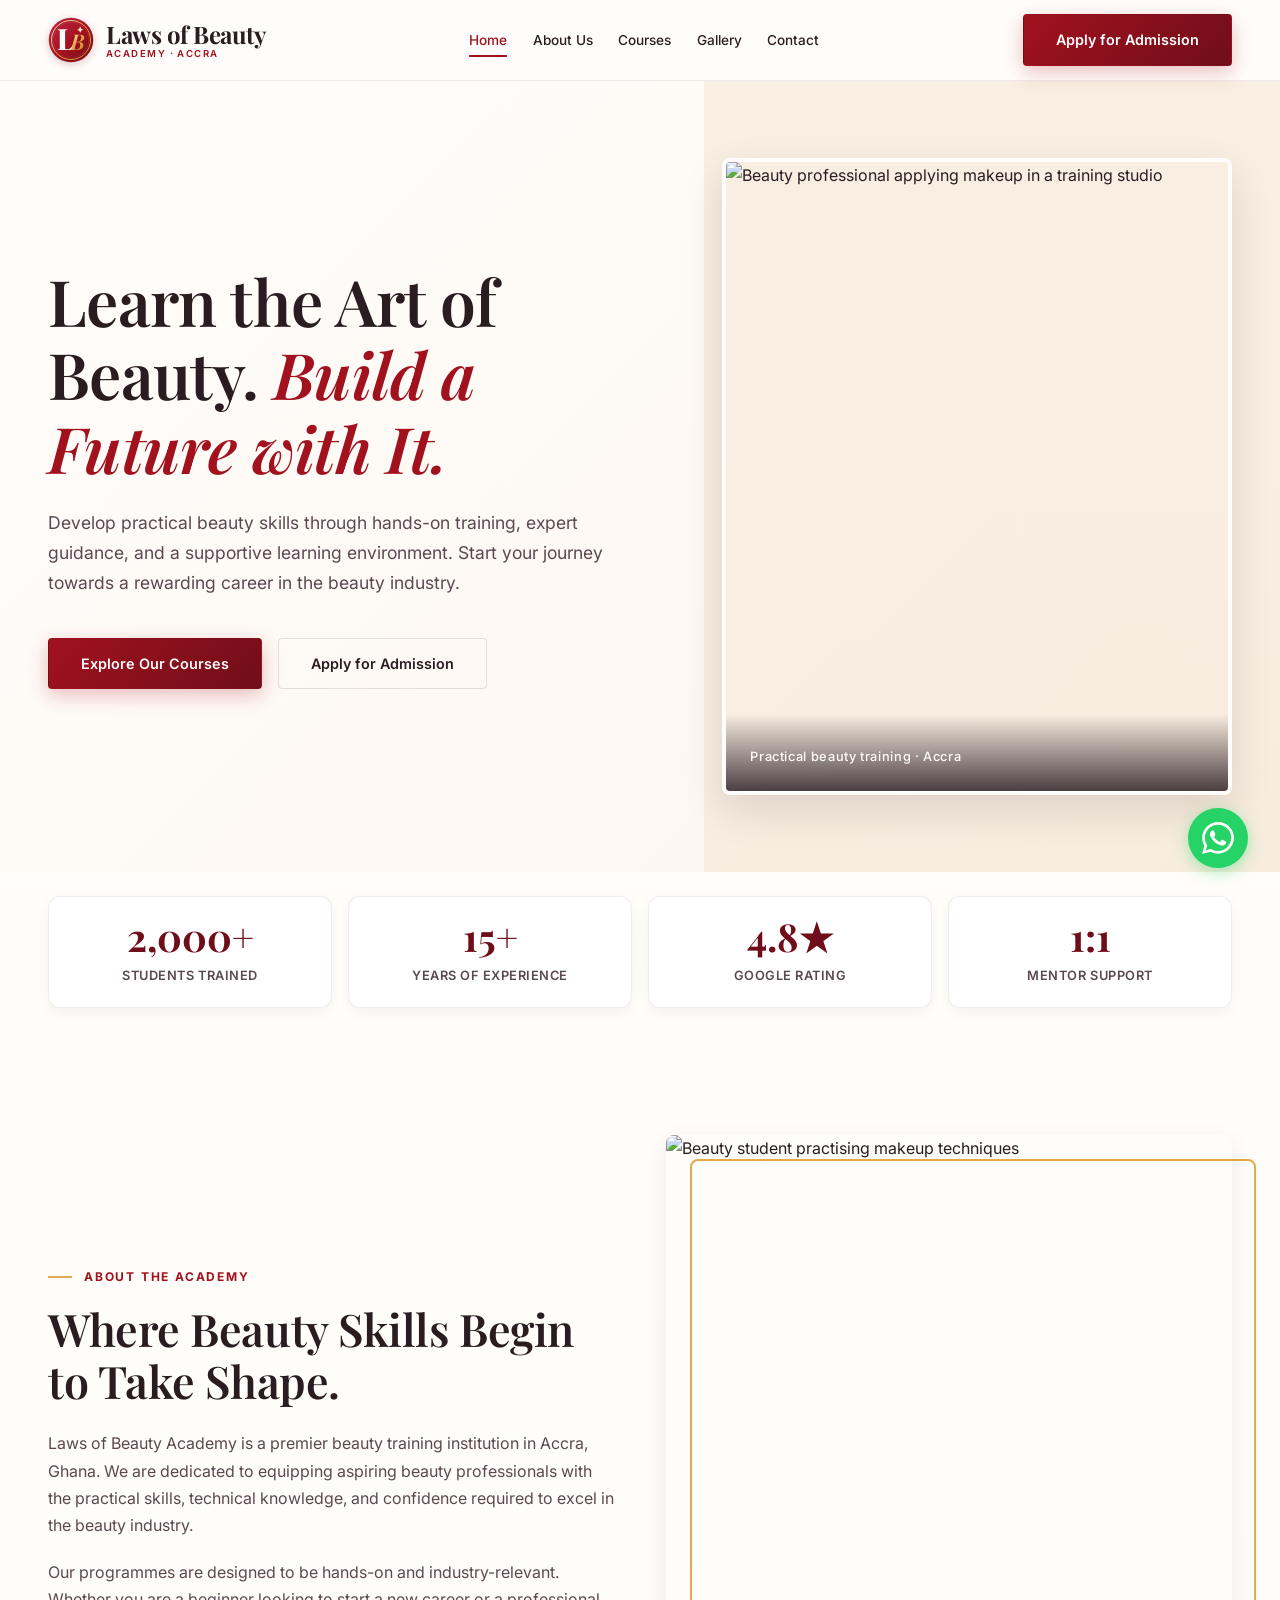
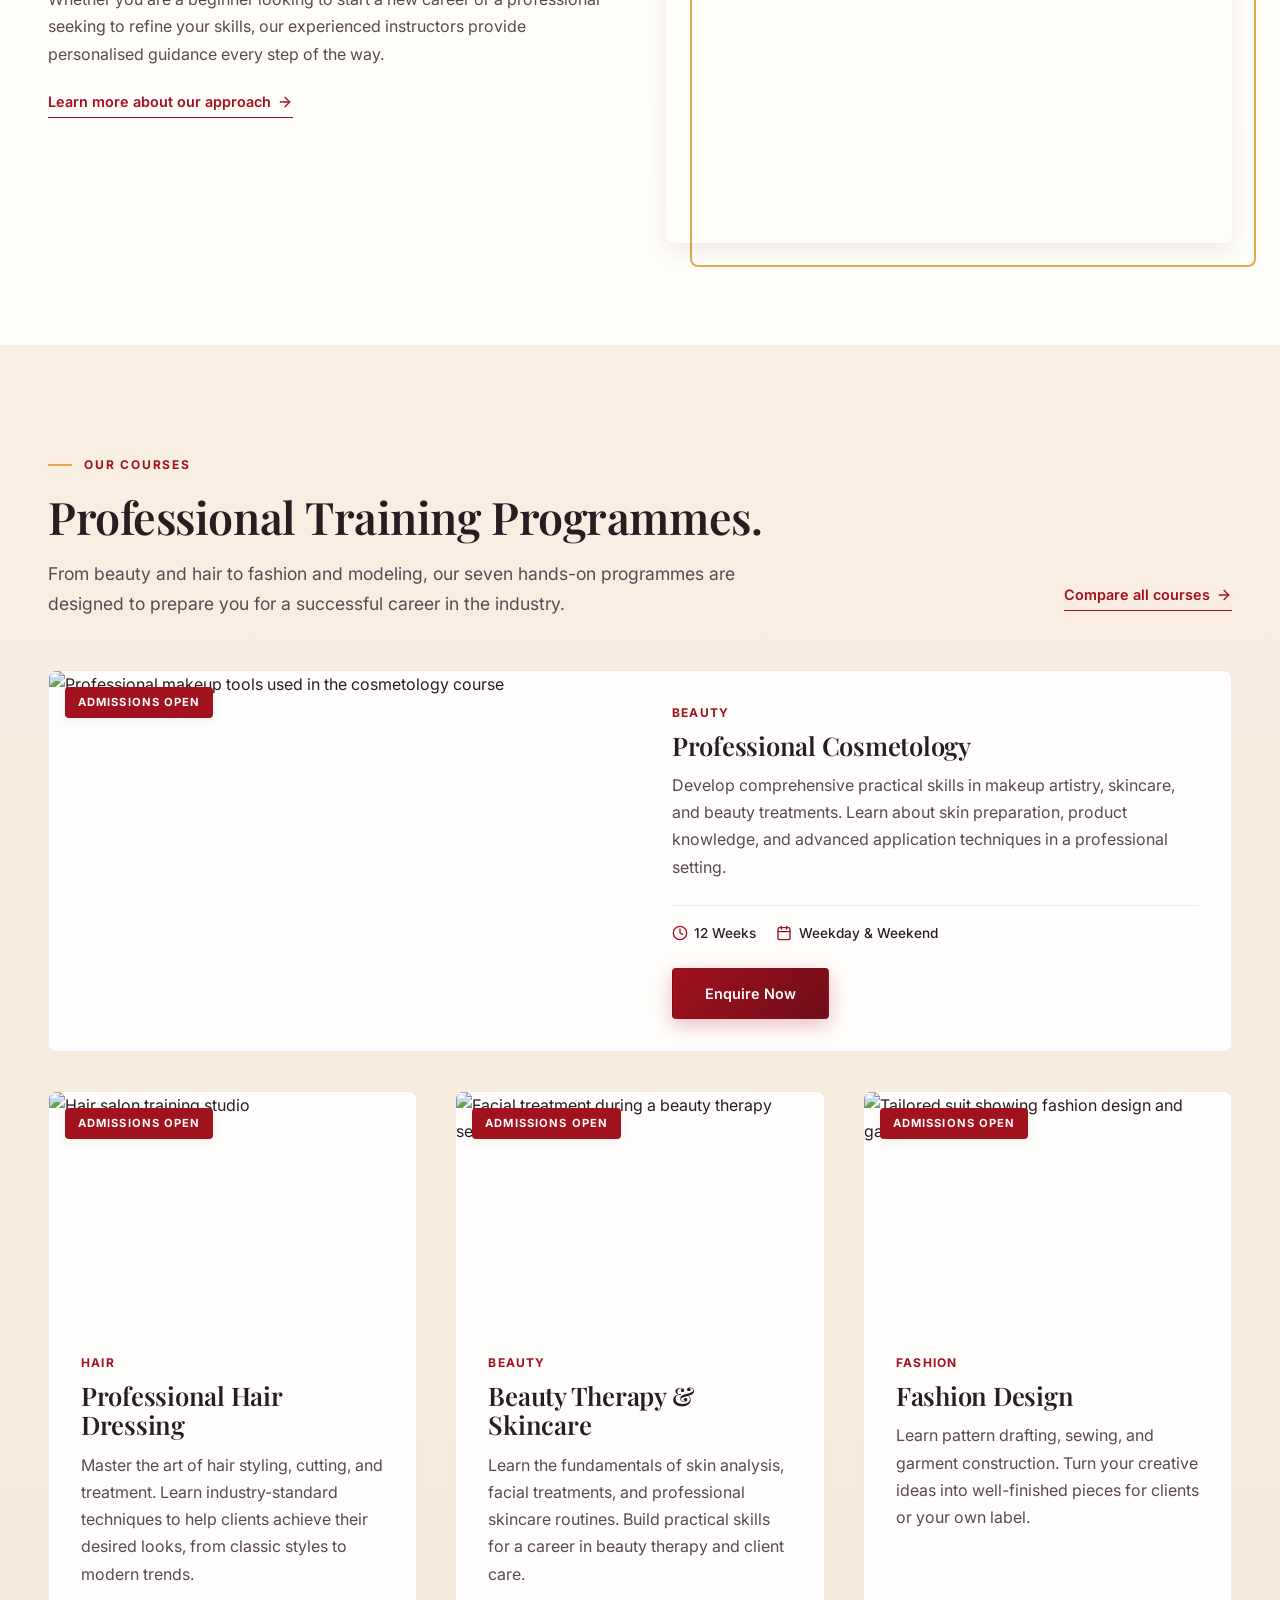
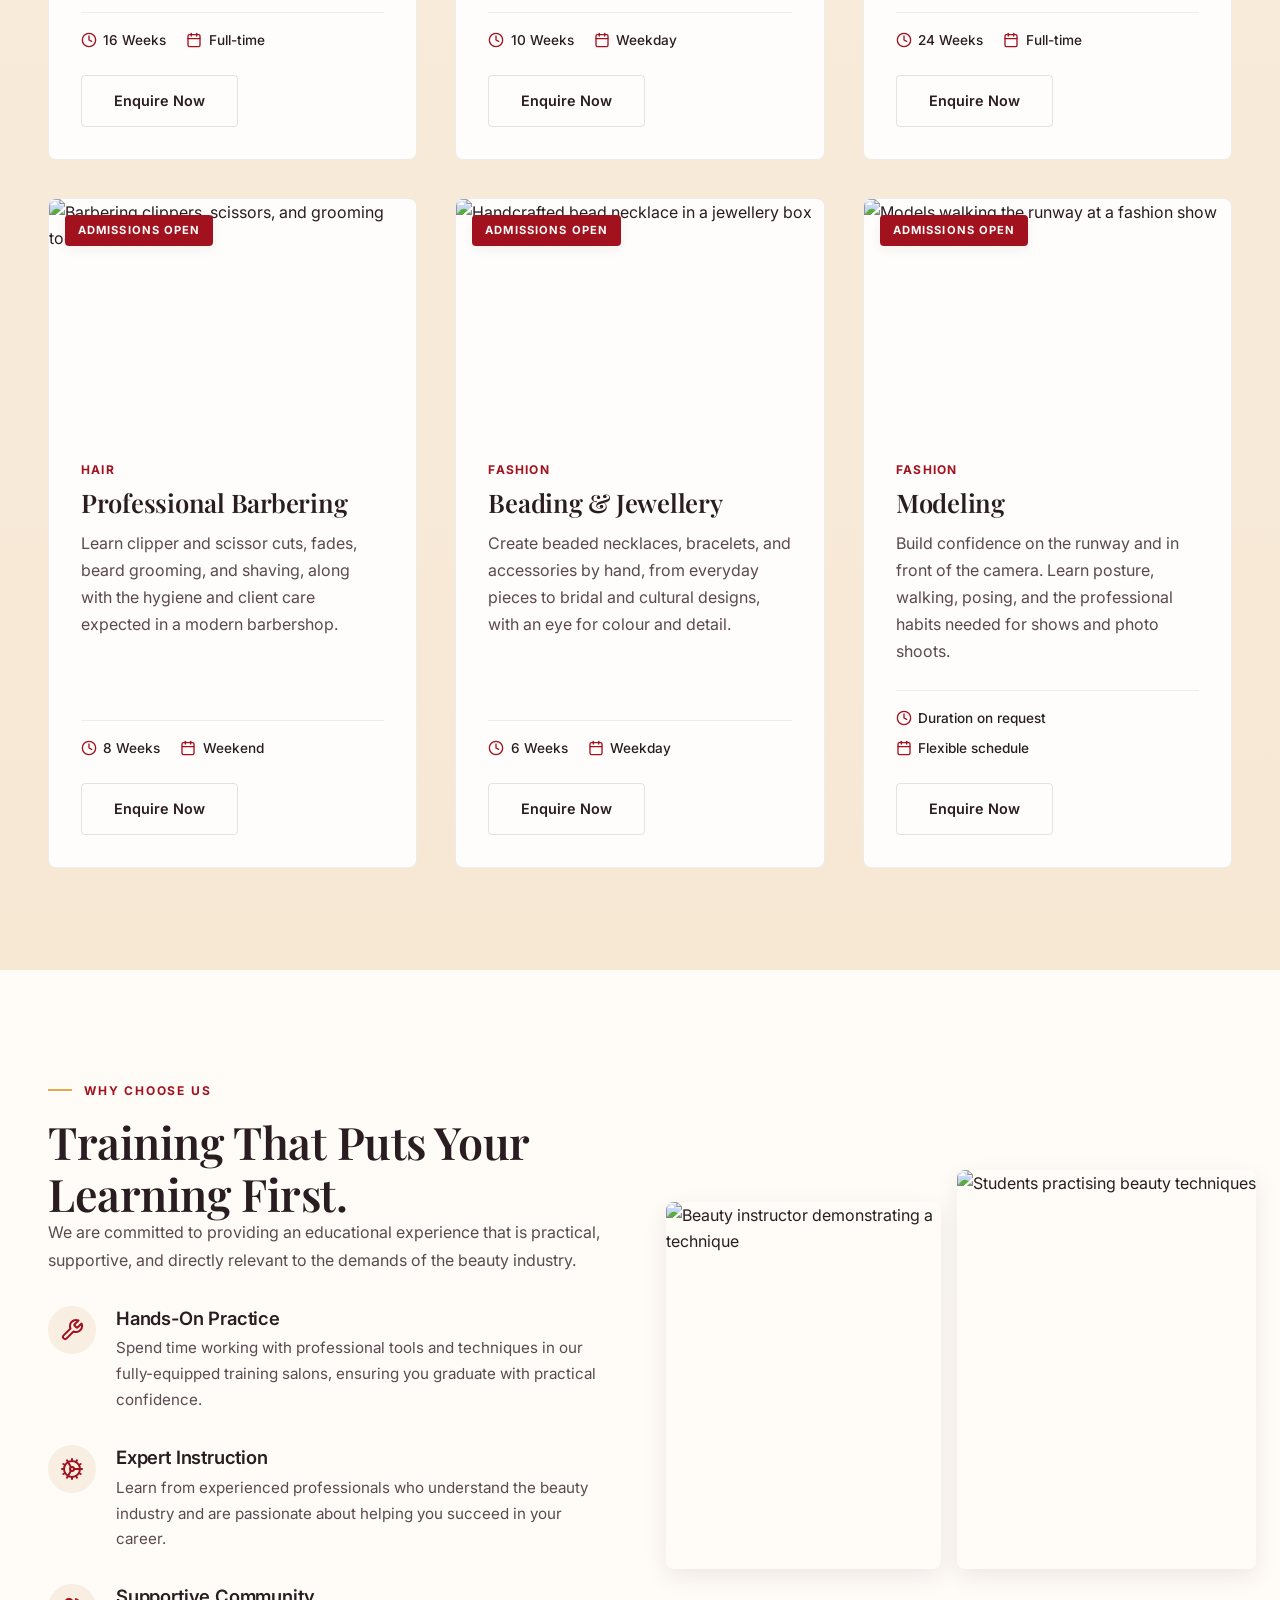
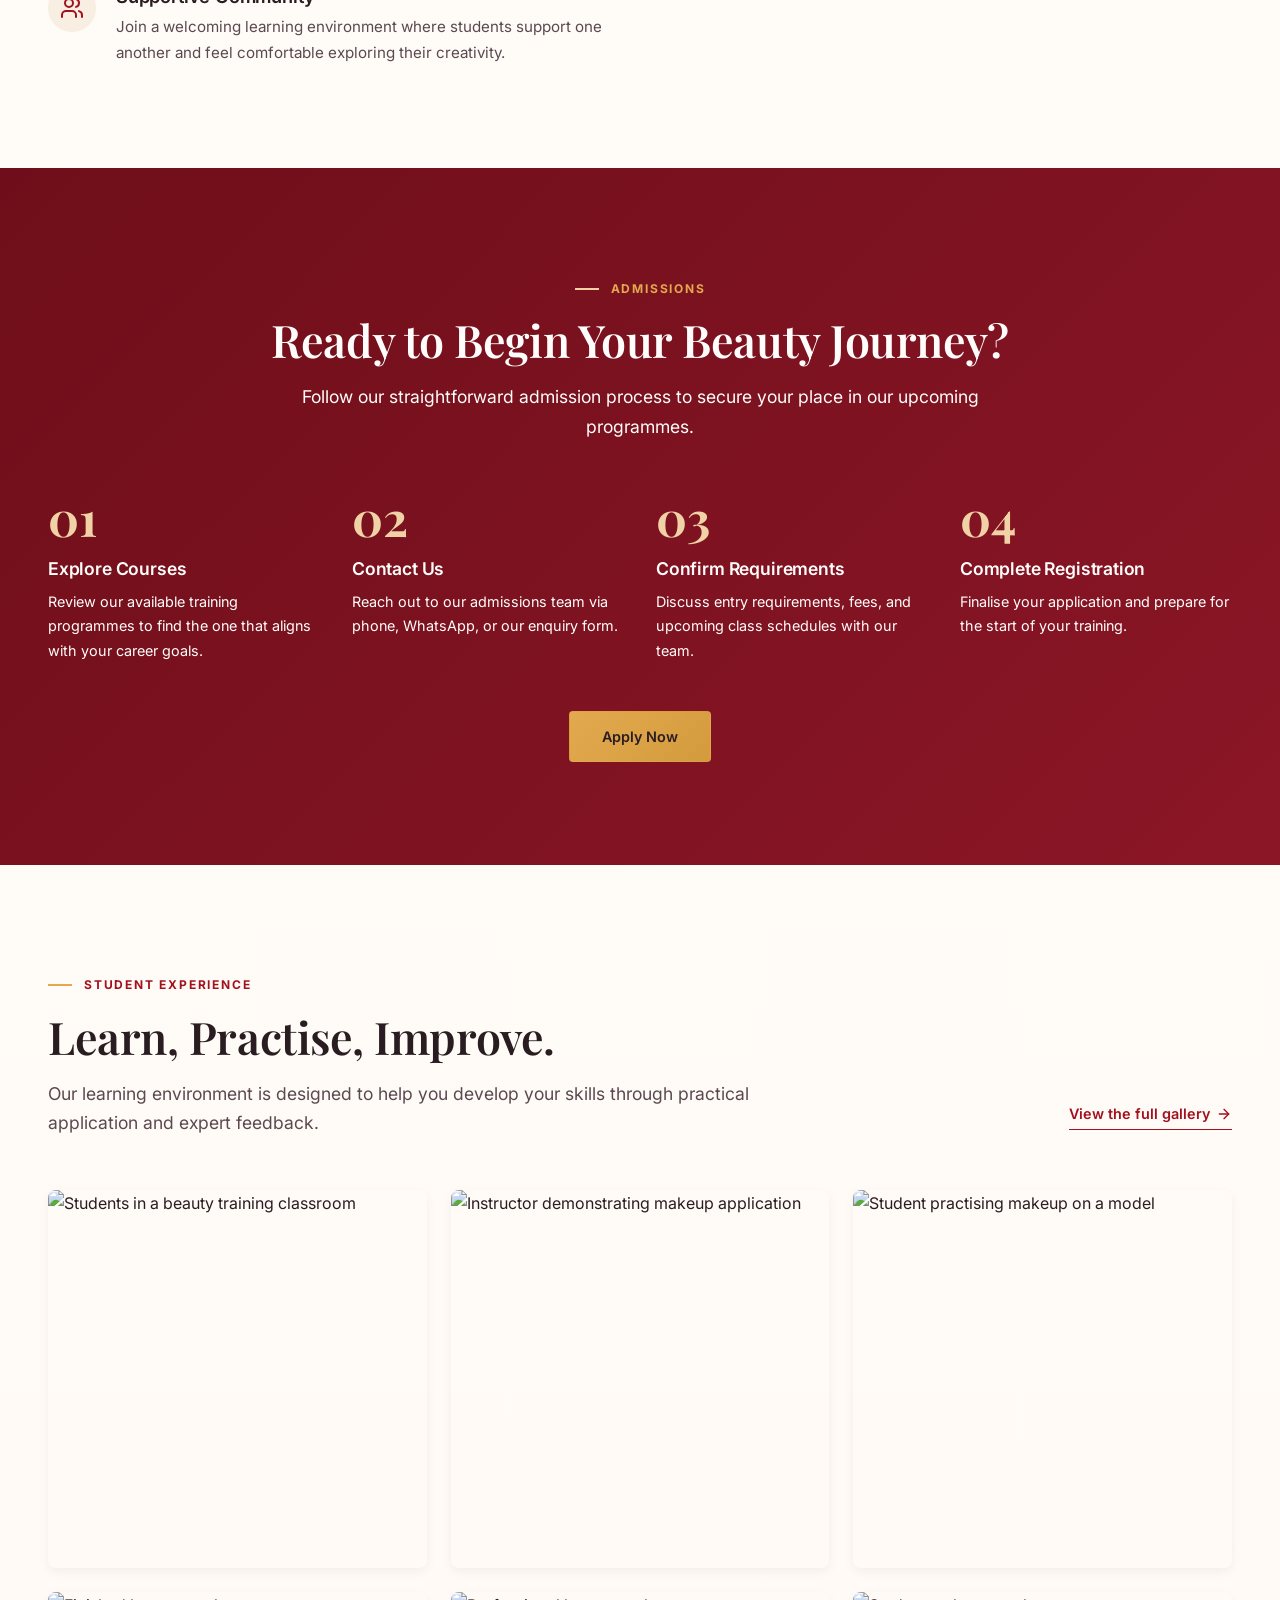
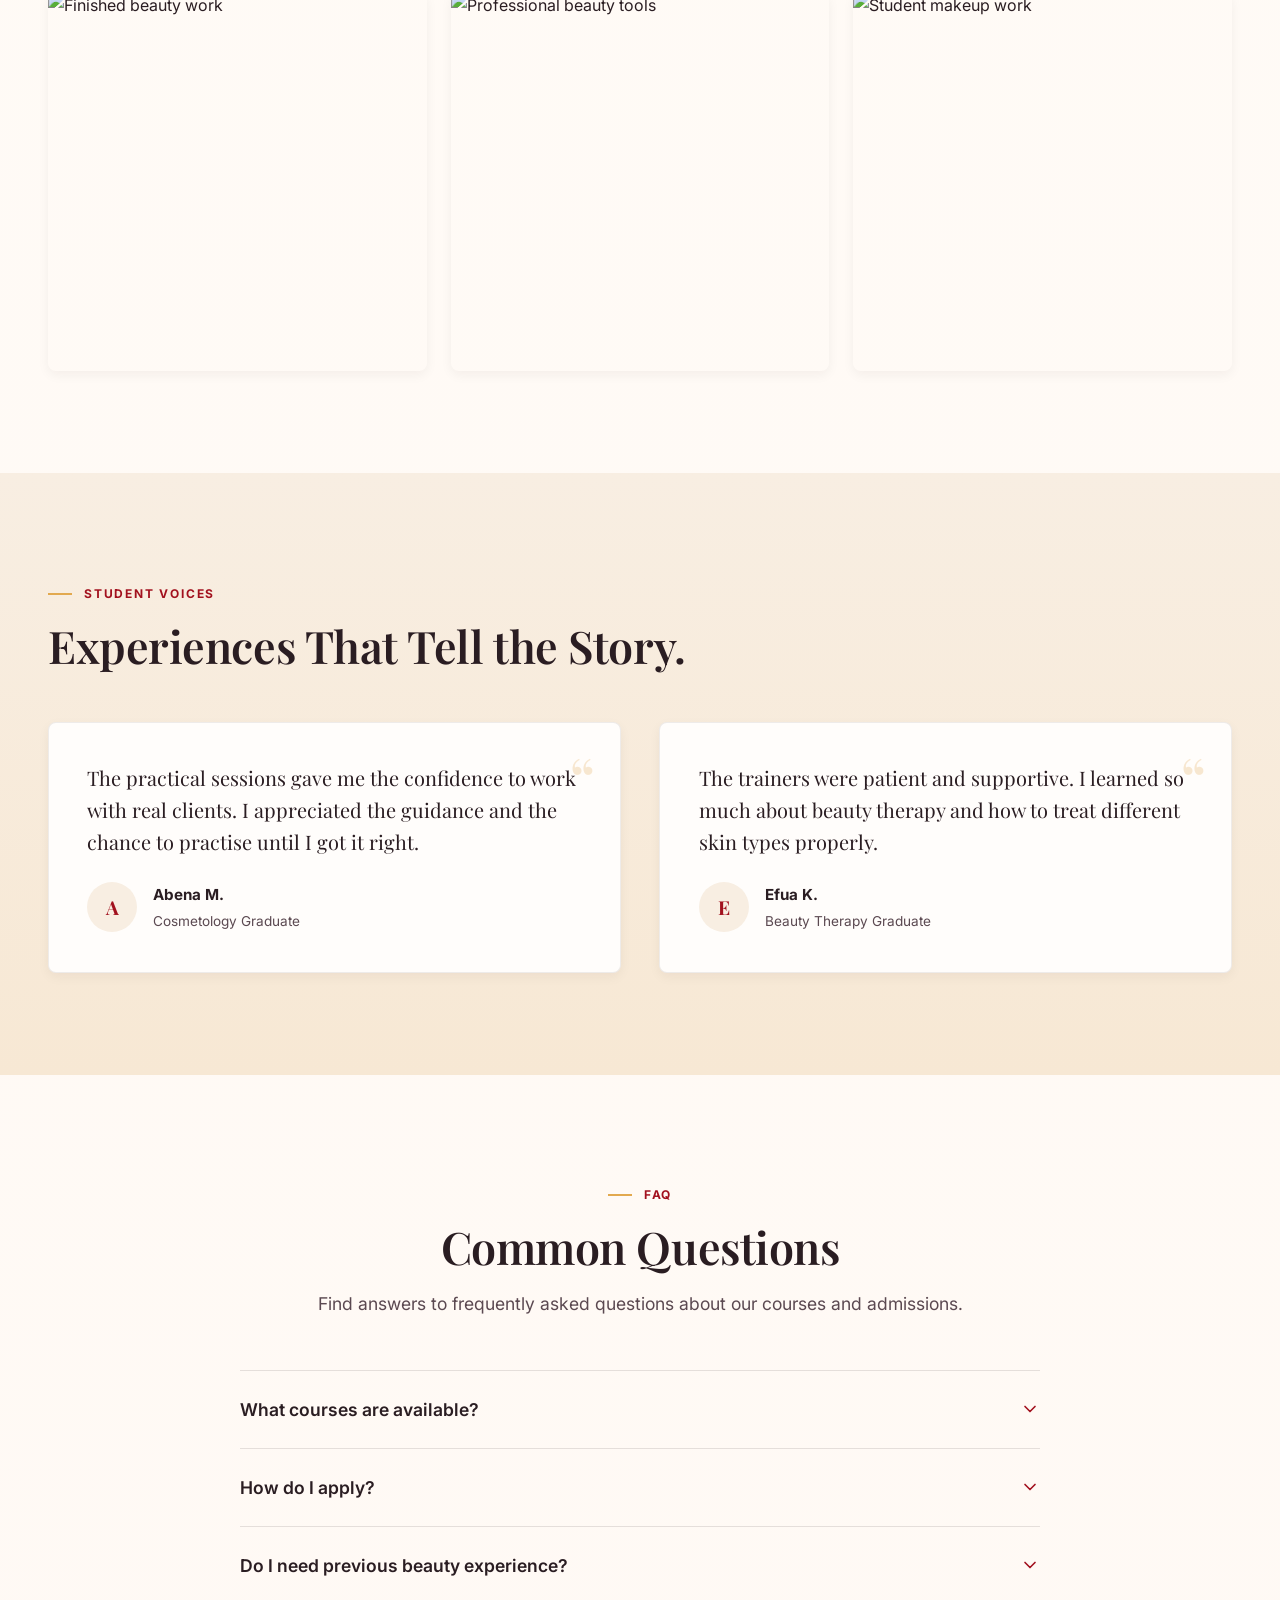
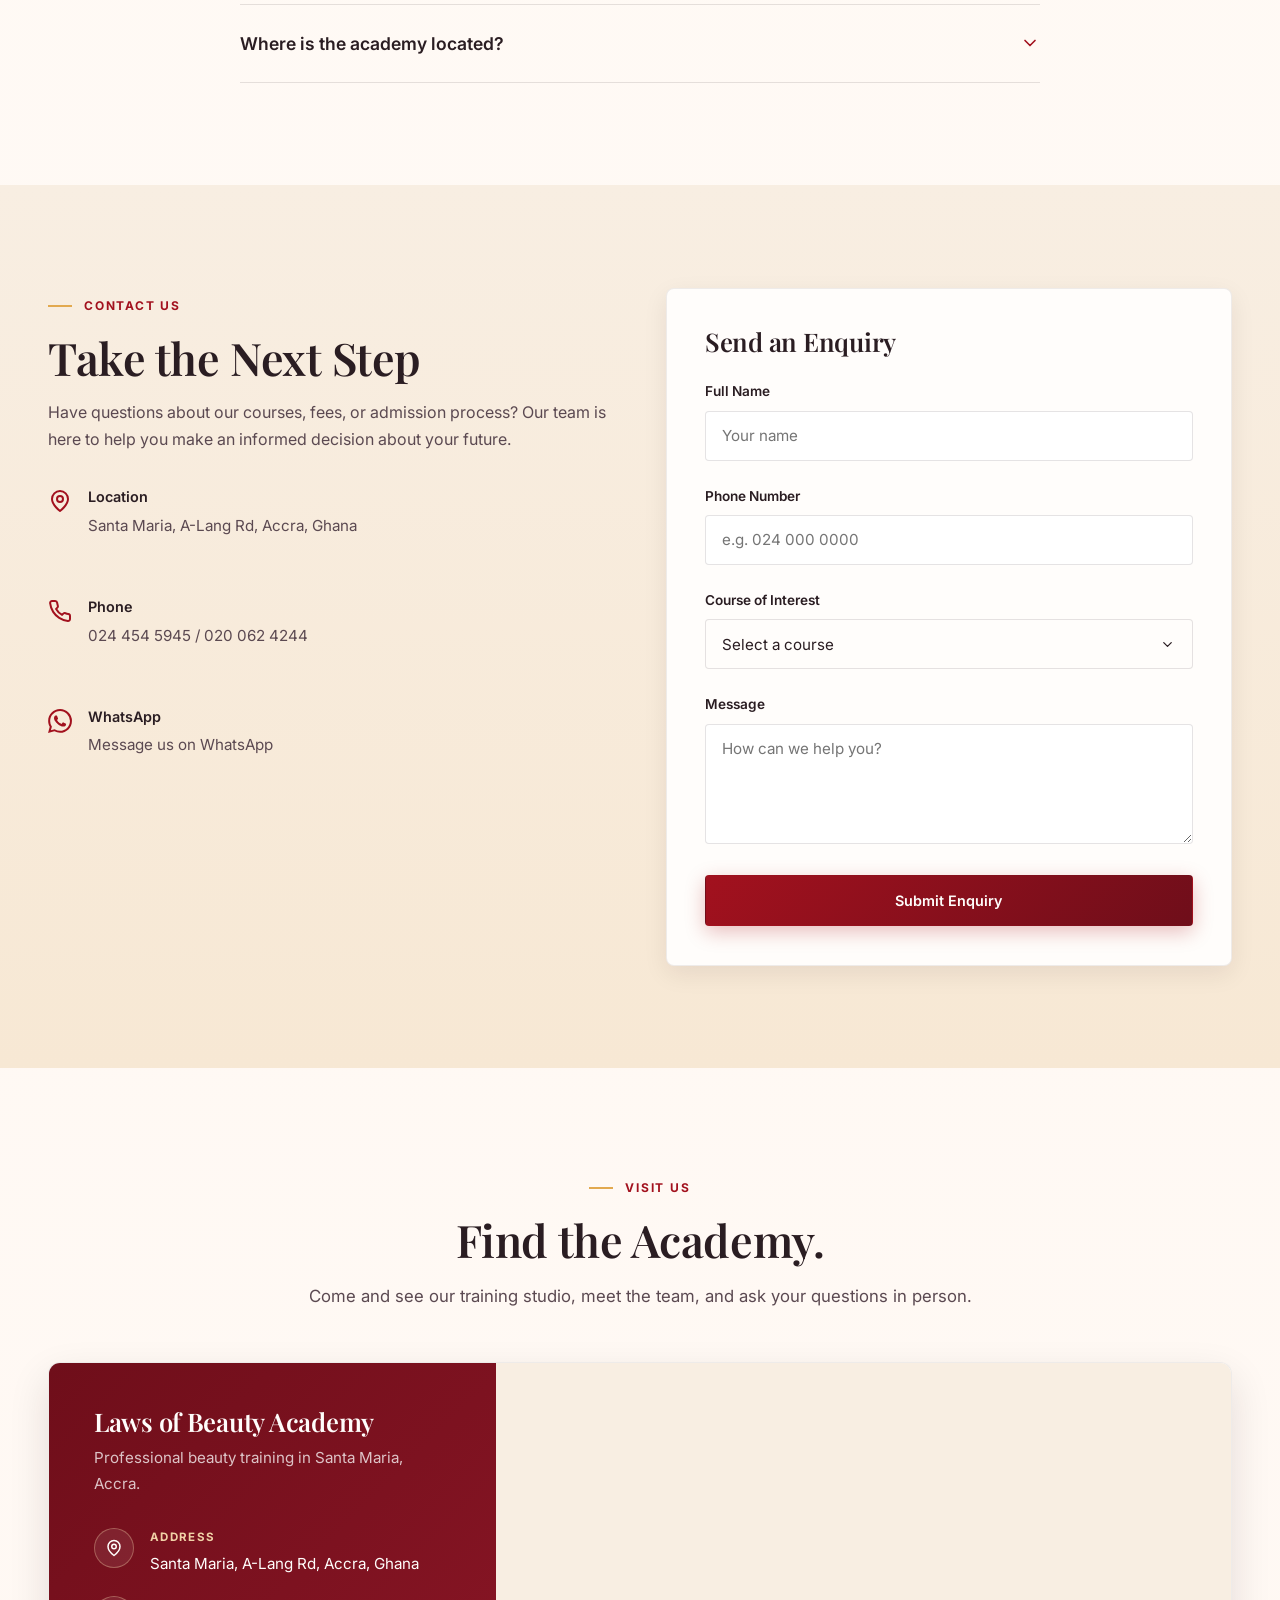
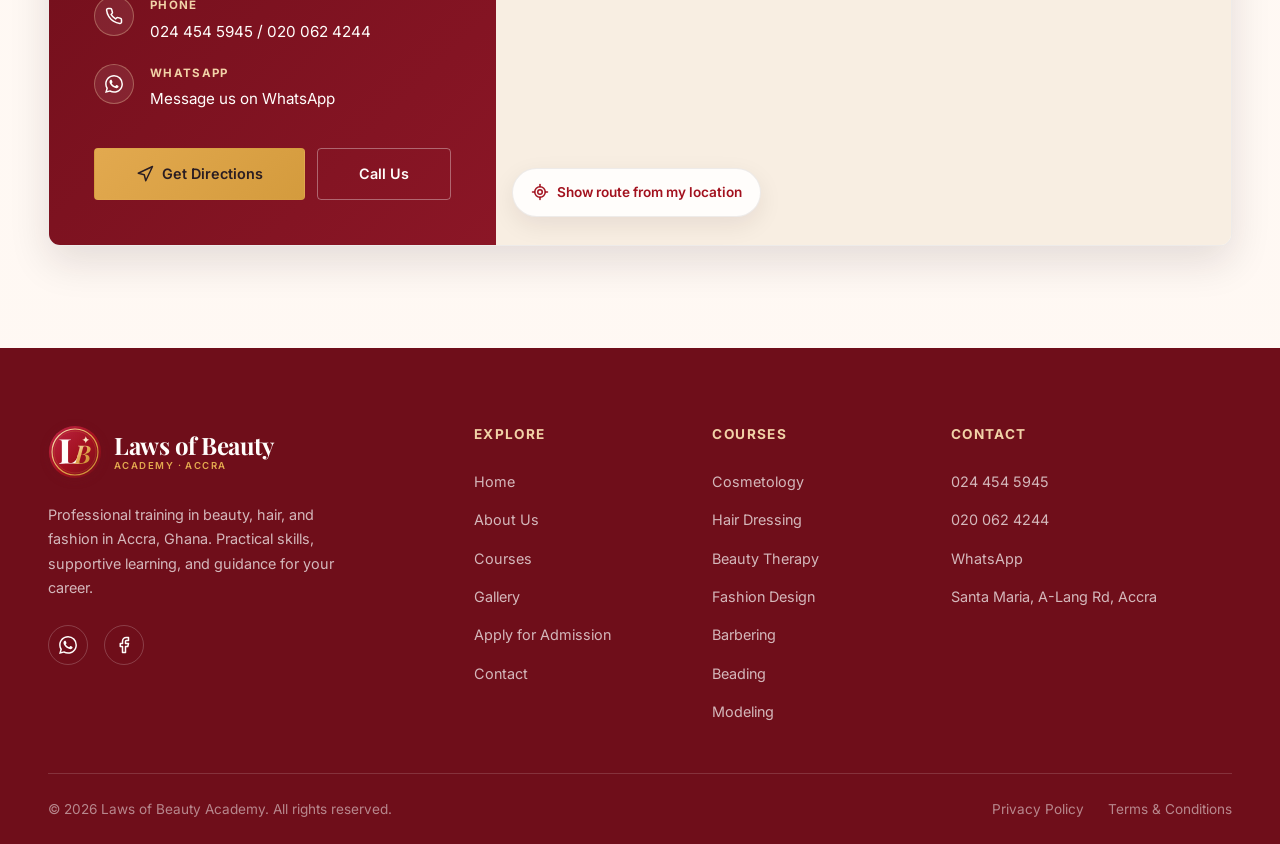
==== index.html @ 18e2b28c "Initial commit: LOBA website Co-Authored-By: Claude Opus 5.5 <noreply@anthropic.com>" ====
<!DOCTYPE html>
<html lang="en">
<head>
  <meta charset="UTF-8" />
  <meta name="viewport" content="width=device-width, initial-scale=1.0" />
  <meta name="theme-color" content="#6F0E1A" />

  <title>Laws of Beauty Academy | Beauty, Hair &amp; Fashion Training in Accra, Ghana</title>
  <meta name="description" content="Laws of Beauty Academy offers professional, hands-on training in Accra, Ghana. Courses in cosmetology, hair dressing, beauty therapy, fashion design, barbering, beading, and modeling. Admissions in progress." />
  <meta name="robots" content="index, follow" />
  <link rel="canonical" href="https://www.lawsofbeautyacademy.org/" />

  <meta property="og:type" content="website" />
  <meta property="og:site_name" content="Laws of Beauty Academy" />
  <meta property="og:locale" content="en_GH" />
  <meta property="og:title" content="Laws of Beauty Academy | Beauty, Hair &amp; Fashion Training in Accra, Ghana" />
  <meta property="og:description" content="Laws of Beauty Academy offers professional, hands-on training in Accra, Ghana. Courses in cosmetology, hair dressing, beauty therapy, fashion design, barbering, beading, and modeling. Admissions in progress." />
  <meta property="og:url" content="https://www.lawsofbeautyacademy.org/" />
  <meta property="og:image" content="https://www.lawsofbeautyacademy.org/assets/img/og-image.png" />
  <meta property="og:image:width" content="1200" />
  <meta property="og:image:height" content="630" />
  <meta name="twitter:card" content="summary_large_image" />

  <link rel="icon" href="assets/img/favicon.svg" type="image/svg+xml" />
  <link rel="apple-touch-icon" href="assets/img/apple-touch-icon.png" />
  <link rel="manifest" href="site.webmanifest" />

  <link rel="preconnect" href="https://fonts.googleapis.com" />
  <link rel="preconnect" href="https://fonts.gstatic.com" crossorigin />
  <link rel="preconnect" href="https://images.unsplash.com" />
  <link href="https://fonts.googleapis.com/css2?family=Inter:wght@400;500;600;700&family=Playfair+Display:ital,wght@0,400;0,500;0,600;0,700;1,400;1,500&display=swap" rel="stylesheet" />
  <link rel="stylesheet" href="assets/css/styles.css" />
  <script type="application/ld+json">
  {
    "@context": "https://schema.org",
    "@type": [
      "EducationalOrganization",
      "LocalBusiness"
    ],
    "name": "Laws of Beauty Academy",
    "description": "Professional, hands-on training in beauty, hair, and fashion in Accra, Ghana.",
    "url": "https://www.lawsofbeautyacademy.org/",
    "image": "https://www.lawsofbeautyacademy.org/assets/img/og-image.png",
    "logo": "https://www.lawsofbeautyacademy.org/assets/img/icon-512.png",
    "telephone": [
      "+233244545945",
      "+233200624244"
    ],
    "address": {
      "@type": "PostalAddress",
      "streetAddress": "A-Lang Rd, Santa Maria",
      "addressLocality": "Accra",
      "addressCountry": "GH"
    },
    "geo": {
      "@type": "GeoCoordinates",
      "latitude": 5.5975005,
      "longitude": -0.2749825
    },
    "hasMap": "https://www.google.com/maps?cid=10413602134288226385"
  }
  </script>
</head>
<body>
  <a class="skip-link" href="#main">Skip to main content</a>

  <!-- ==========================================================================
       HEADER
       ========================================================================== -->
  <header class="site-header" id="site-header">
    <div class="container header-inner">
      <a href="index.html" class="logo" aria-label="Laws of Beauty Academy home">
        <img class="logo-mark" src="assets/img/logo-mark.svg" alt="" width="46" height="46" />
        <span class="logo-text">
          Laws of Beauty
          <small>Academy · Accra</small>
        </span>
      </a>

      <nav class="main-nav" aria-label="Main navigation">
        <a href="index.html" aria-current="page">Home</a>
        <a href="index.html#about">About Us</a>
        <a href="courses.html">Courses</a>
        <a href="gallery.html">Gallery</a>
        <a href="index.html#contact">Contact</a>
      </nav>

      <a href="apply.html" class="btn btn--primary header-cta">Apply for Admission</a>

      <button class="menu-toggle" id="menu-toggle" aria-label="Open navigation menu" aria-expanded="false" aria-controls="mobile-nav">
        <svg class="icon-menu" xmlns="http://www.w3.org/2000/svg" width="24" height="24" viewBox="0 0 24 24" fill="none" stroke="currentColor" stroke-width="2" stroke-linecap="round" stroke-linejoin="round"><line x1="4" x2="20" y1="6" y2="6"/><line x1="4" x2="20" y1="12" y2="12"/><line x1="4" x2="20" y1="18" y2="18"/></svg>
        <svg class="icon-close" xmlns="http://www.w3.org/2000/svg" width="24" height="24" viewBox="0 0 24 24" fill="none" stroke="currentColor" stroke-width="2" stroke-linecap="round" stroke-linejoin="round"><line x1="18" x2="6" y1="6" y2="18"/><line x1="6" x2="18" y1="6" y2="18"/></svg>
      </button>
    </div>
  </header>

  <nav class="mobile-nav" id="mobile-nav" aria-label="Mobile navigation">
    <a href="index.html" aria-current="page">Home</a>
    <a href="index.html#about">About Us</a>
    <a href="courses.html">Courses</a>
    <a href="gallery.html">Gallery</a>
    <a href="index.html#contact">Contact</a>
    <a href="apply.html" class="btn btn--primary">Apply for Admission</a>
  </nav>

  <main id="main">
    <!-- ==========================================================================
         HERO
         ========================================================================== -->
    <section class="hero">
      <div class="container hero-inner">
        <div class="hero-content">
          <h1>Learn the Art of Beauty. <em>Build a Future with It.</em></h1>
          <p>
            Develop practical beauty skills through hands-on training, expert guidance, and a supportive learning environment. Start your journey towards a rewarding career in the beauty industry.
          </p>
          <div class="btn-group">
            <a href="#courses" class="btn btn--primary">Explore Our Courses</a>
            <a href="apply.html" class="btn btn--secondary">Apply for Admission</a>
          </div>
        </div>
        <div class="hero-media">
          <img
            src="https://images.unsplash.com/photo-1522335789203-aabd1fc54bc9?q=80&w=1200&auto=format&fit=crop"
            alt="Beauty professional applying makeup in a training studio"
            width="600" height="750" fetchpriority="high"
          />
          <div class="hero-media-caption">Practical beauty training · Accra</div>
        </div>
      </div>
    </section>

    <section class="section stats-strip" aria-label="Academy highlights">
      <div class="container">
        <div class="stats-grid">
          <div class="stat-card">
            <strong>2,000+</strong>
            <span>Students Trained</span>
          </div>
          <div class="stat-card">
            <strong>15+</strong>
            <span>Years of Experience</span>
          </div>
          <div class="stat-card">
            <strong>4.8★</strong>
            <span>Google Rating</span>
          </div>
          <div class="stat-card">
            <strong>1:1</strong>
            <span>Mentor Support</span>
          </div>
        </div>
      </div>
    </section>

    <!-- ==========================================================================
         ABOUT
         ========================================================================== -->
    <section class="section" id="about">
      <div class="container">
        <div class="about-grid">
          <div class="about-content">
            <span class="eyebrow">About the Academy</span>
            <h2>Where Beauty Skills Begin to Take Shape.</h2>
            <p>
              Laws of Beauty Academy is a premier beauty training institution in Accra, Ghana. We are dedicated to equipping aspiring beauty professionals with the practical skills, technical knowledge, and confidence required to excel in the beauty industry.
            </p>
            <p>
              Our programmes are designed to be hands-on and industry-relevant. Whether you are a beginner looking to start a new career or a professional seeking to refine your skills, our experienced instructors provide personalised guidance every step of the way.
            </p>
            <a href="#experience" class="text-link">
              Learn more about our approach
              <svg xmlns="http://www.w3.org/2000/svg" width="16" height="16" viewBox="0 0 24 24" fill="none" stroke="currentColor" stroke-width="2" stroke-linecap="round" stroke-linejoin="round"><line x1="5" x2="19" y1="12" y2="12"/><polyline points="12 5 19 12 12 19"/></svg>
            </a>
          </div>
          <div class="about-media">
            <img
              src="https://images.unsplash.com/photo-1487412912498-0447578fcca8?q=80&w=1000&auto=format&fit=crop"
              alt="Beauty student practising makeup techniques"
              width="600" height="750" loading="lazy"
            />
          </div>
        </div>
      </div>
    </section>

    <!-- ==========================================================================
         COURSES
         ========================================================================== -->
    <section class="section section--cream" id="courses">
      <div class="container">
        <div class="section-header section-header--split">
          <div>
            <span class="eyebrow">Our Courses</span>
            <h2>Professional Training Programmes.</h2>
            <p>From beauty and hair to fashion and modeling, our seven hands-on programmes are designed to prepare you for a successful career in the industry.</p>
          </div>
          <a href="courses.html" class="text-link">
            Compare all courses
            <svg xmlns="http://www.w3.org/2000/svg" width="16" height="16" viewBox="0 0 24 24" fill="none" stroke="currentColor" stroke-width="2" stroke-linecap="round" stroke-linejoin="round" aria-hidden="true"><line x1="5" x2="19" y1="12" y2="12"/><polyline points="12 5 19 12 12 19"/></svg>
          </a>
        </div>

        <div class="course-grid">
          <article class="course-card course-card--featured">
            <div class="course-card__image">
              <img src="https://images.unsplash.com/photo-1596462502278-27bfdc403348?q=80&w=1000&auto=format&fit=crop" alt="Professional makeup tools used in the cosmetology course" width="800" height="500" loading="lazy" decoding="async" />
              <span class="course-card__status course-card__status--open">Admissions Open</span>
            </div>
            <div class="course-card__body">
              <span class="course-card__category">Beauty</span>
              <h3>Professional Cosmetology</h3>
              <p>Develop comprehensive practical skills in makeup artistry, skincare, and beauty treatments. Learn about skin preparation, product knowledge, and advanced application techniques in a professional setting.</p>
              <div class="course-card__meta">
                <span class="course-meta-item"><svg xmlns="http://www.w3.org/2000/svg" viewBox="0 0 24 24" fill="none" stroke="currentColor" stroke-width="2" stroke-linecap="round" stroke-linejoin="round" aria-hidden="true"><circle cx="12" cy="12" r="10"/><polyline points="12 6 12 12 16 14"/></svg> 12 Weeks</span>
                <span class="course-meta-item"><svg xmlns="http://www.w3.org/2000/svg" viewBox="0 0 24 24" fill="none" stroke="currentColor" stroke-width="2" stroke-linecap="round" stroke-linejoin="round" aria-hidden="true"><rect x="3" y="4" width="18" height="18" rx="2" ry="2"/><line x1="16" y1="2" x2="16" y2="6"/><line x1="8" y1="2" x2="8" y2="6"/><line x1="3" y1="10" x2="21" y2="10"/></svg> Weekday &amp; Weekend</span>
              </div>
              <div class="course-card__actions">
                <a href="apply.html?course=cosmetology#application-form" class="btn btn--primary">Enquire Now</a>
              </div>
            </div>
          </article>

          <article class="course-card">
            <div class="course-card__image">
              <img src="https://images.unsplash.com/photo-1560066984-138dadb4c035?q=80&w=800&auto=format&fit=crop" alt="Hair salon training studio" width="600" height="375" loading="lazy" decoding="async" />
              <span class="course-card__status course-card__status--open">Admissions Open</span>
            </div>
            <div class="course-card__body">
              <span class="course-card__category">Hair</span>
              <h3>Professional Hair Dressing</h3>
              <p>Master the art of hair styling, cutting, and treatment. Learn industry-standard techniques to help clients achieve their desired looks, from classic styles to modern trends.</p>
              <div class="course-card__meta">
                <span class="course-meta-item"><svg xmlns="http://www.w3.org/2000/svg" viewBox="0 0 24 24" fill="none" stroke="currentColor" stroke-width="2" stroke-linecap="round" stroke-linejoin="round" aria-hidden="true"><circle cx="12" cy="12" r="10"/><polyline points="12 6 12 12 16 14"/></svg> 16 Weeks</span>
                <span class="course-meta-item"><svg xmlns="http://www.w3.org/2000/svg" viewBox="0 0 24 24" fill="none" stroke="currentColor" stroke-width="2" stroke-linecap="round" stroke-linejoin="round" aria-hidden="true"><rect x="3" y="4" width="18" height="18" rx="2" ry="2"/><line x1="16" y1="2" x2="16" y2="6"/><line x1="8" y1="2" x2="8" y2="6"/><line x1="3" y1="10" x2="21" y2="10"/></svg> Full-time</span>
              </div>
              <div class="course-card__actions">
                <a href="apply.html?course=hair-dressing#application-form" class="btn btn--secondary">Enquire Now</a>
              </div>
            </div>
          </article>

          <article class="course-card">
            <div class="course-card__image">
              <img src="https://images.unsplash.com/photo-1570172619644-dfd03ed5d881?q=80&w=800&auto=format&fit=crop" alt="Facial treatment during a beauty therapy session" width="600" height="375" loading="lazy" decoding="async" />
              <span class="course-card__status course-card__status--open">Admissions Open</span>
            </div>
            <div class="course-card__body">
              <span class="course-card__category">Beauty</span>
              <h3>Beauty Therapy &amp; Skincare</h3>
              <p>Learn the fundamentals of skin analysis, facial treatments, and professional skincare routines. Build practical skills for a career in beauty therapy and client care.</p>
              <div class="course-card__meta">
                <span class="course-meta-item"><svg xmlns="http://www.w3.org/2000/svg" viewBox="0 0 24 24" fill="none" stroke="currentColor" stroke-width="2" stroke-linecap="round" stroke-linejoin="round" aria-hidden="true"><circle cx="12" cy="12" r="10"/><polyline points="12 6 12 12 16 14"/></svg> 10 Weeks</span>
                <span class="course-meta-item"><svg xmlns="http://www.w3.org/2000/svg" viewBox="0 0 24 24" fill="none" stroke="currentColor" stroke-width="2" stroke-linecap="round" stroke-linejoin="round" aria-hidden="true"><rect x="3" y="4" width="18" height="18" rx="2" ry="2"/><line x1="16" y1="2" x2="16" y2="6"/><line x1="8" y1="2" x2="8" y2="6"/><line x1="3" y1="10" x2="21" y2="10"/></svg> Weekday</span>
              </div>
              <div class="course-card__actions">
                <a href="apply.html?course=beauty-therapy#application-form" class="btn btn--secondary">Enquire Now</a>
              </div>
            </div>
          </article>

          <article class="course-card">
            <div class="course-card__image">
              <img src="https://images.unsplash.com/photo-1594938298603-c8148c4dae35?q=80&w=800&auto=format&fit=crop" alt="Tailored suit showing fashion design and garment construction" width="600" height="375" loading="lazy" decoding="async" />
              <span class="course-card__status course-card__status--open">Admissions Open</span>
            </div>
            <div class="course-card__body">
              <span class="course-card__category">Fashion</span>
              <h3>Fashion Design</h3>
              <p>Learn pattern drafting, sewing, and garment construction. Turn your creative ideas into well-finished pieces for clients or your own label.</p>
              <div class="course-card__meta">
                <span class="course-meta-item"><svg xmlns="http://www.w3.org/2000/svg" viewBox="0 0 24 24" fill="none" stroke="currentColor" stroke-width="2" stroke-linecap="round" stroke-linejoin="round" aria-hidden="true"><circle cx="12" cy="12" r="10"/><polyline points="12 6 12 12 16 14"/></svg> 24 Weeks</span>
                <span class="course-meta-item"><svg xmlns="http://www.w3.org/2000/svg" viewBox="0 0 24 24" fill="none" stroke="currentColor" stroke-width="2" stroke-linecap="round" stroke-linejoin="round" aria-hidden="true"><rect x="3" y="4" width="18" height="18" rx="2" ry="2"/><line x1="16" y1="2" x2="16" y2="6"/><line x1="8" y1="2" x2="8" y2="6"/><line x1="3" y1="10" x2="21" y2="10"/></svg> Full-time</span>
              </div>
              <div class="course-card__actions">
                <a href="apply.html?course=fashion-design#application-form" class="btn btn--secondary">Enquire Now</a>
              </div>
            </div>
          </article>

          <article class="course-card">
            <div class="course-card__image">
              <img src="https://images.unsplash.com/photo-1621605815971-fbc98d665033?q=80&w=800&auto=format&fit=crop" alt="Barbering clippers, scissors, and grooming tools" width="600" height="375" loading="lazy" decoding="async" />
              <span class="course-card__status course-card__status--open">Admissions Open</span>
            </div>
            <div class="course-card__body">
              <span class="course-card__category">Hair</span>
              <h3>Professional Barbering</h3>
              <p>Learn clipper and scissor cuts, fades, beard grooming, and shaving, along with the hygiene and client care expected in a modern barbershop.</p>
              <div class="course-card__meta">
                <span class="course-meta-item"><svg xmlns="http://www.w3.org/2000/svg" viewBox="0 0 24 24" fill="none" stroke="currentColor" stroke-width="2" stroke-linecap="round" stroke-linejoin="round" aria-hidden="true"><circle cx="12" cy="12" r="10"/><polyline points="12 6 12 12 16 14"/></svg> 8 Weeks</span>
                <span class="course-meta-item"><svg xmlns="http://www.w3.org/2000/svg" viewBox="0 0 24 24" fill="none" stroke="currentColor" stroke-width="2" stroke-linecap="round" stroke-linejoin="round" aria-hidden="true"><rect x="3" y="4" width="18" height="18" rx="2" ry="2"/><line x1="16" y1="2" x2="16" y2="6"/><line x1="8" y1="2" x2="8" y2="6"/><line x1="3" y1="10" x2="21" y2="10"/></svg> Weekend</span>
              </div>
              <div class="course-card__actions">
                <a href="apply.html?course=barbering#application-form" class="btn btn--secondary">Enquire Now</a>
              </div>
            </div>
          </article>

          <article class="course-card">
            <div class="course-card__image">
              <img src="https://images.unsplash.com/photo-1515562141207-7a88fb7ce338?q=80&w=800&auto=format&fit=crop" alt="Handcrafted bead necklace in a jewellery box" width="600" height="375" loading="lazy" decoding="async" />
              <span class="course-card__status course-card__status--open">Admissions Open</span>
            </div>
            <div class="course-card__body">
              <span class="course-card__category">Fashion</span>
              <h3>Beading &amp; Jewellery</h3>
              <p>Create beaded necklaces, bracelets, and accessories by hand, from everyday pieces to bridal and cultural designs, with an eye for colour and detail.</p>
              <div class="course-card__meta">
                <span class="course-meta-item"><svg xmlns="http://www.w3.org/2000/svg" viewBox="0 0 24 24" fill="none" stroke="currentColor" stroke-width="2" stroke-linecap="round" stroke-linejoin="round" aria-hidden="true"><circle cx="12" cy="12" r="10"/><polyline points="12 6 12 12 16 14"/></svg> 6 Weeks</span>
                <span class="course-meta-item"><svg xmlns="http://www.w3.org/2000/svg" viewBox="0 0 24 24" fill="none" stroke="currentColor" stroke-width="2" stroke-linecap="round" stroke-linejoin="round" aria-hidden="true"><rect x="3" y="4" width="18" height="18" rx="2" ry="2"/><line x1="16" y1="2" x2="16" y2="6"/><line x1="8" y1="2" x2="8" y2="6"/><line x1="3" y1="10" x2="21" y2="10"/></svg> Weekday</span>
              </div>
              <div class="course-card__actions">
                <a href="apply.html?course=beading#application-form" class="btn btn--secondary">Enquire Now</a>
              </div>
            </div>
          </article>

          <article class="course-card">
            <div class="course-card__image">
              <img src="https://images.unsplash.com/photo-1605289355680-75fb41239154?q=80&w=800&auto=format&fit=crop" alt="Models walking the runway at a fashion show" width="600" height="375" loading="lazy" decoding="async" />
              <span class="course-card__status course-card__status--open">Admissions Open</span>
            </div>
            <div class="course-card__body">
              <span class="course-card__category">Fashion</span>
              <h3>Modeling</h3>
              <p>Build confidence on the runway and in front of the camera. Learn posture, walking, posing, and the professional habits needed for shows and photo shoots.</p>
              <div class="course-card__meta">
                <span class="course-meta-item"><svg xmlns="http://www.w3.org/2000/svg" viewBox="0 0 24 24" fill="none" stroke="currentColor" stroke-width="2" stroke-linecap="round" stroke-linejoin="round" aria-hidden="true"><circle cx="12" cy="12" r="10"/><polyline points="12 6 12 12 16 14"/></svg> Duration on request</span>
                <span class="course-meta-item"><svg xmlns="http://www.w3.org/2000/svg" viewBox="0 0 24 24" fill="none" stroke="currentColor" stroke-width="2" stroke-linecap="round" stroke-linejoin="round" aria-hidden="true"><rect x="3" y="4" width="18" height="18" rx="2" ry="2"/><line x1="16" y1="2" x2="16" y2="6"/><line x1="8" y1="2" x2="8" y2="6"/><line x1="3" y1="10" x2="21" y2="10"/></svg> Flexible schedule</span>
              </div>
              <div class="course-card__actions">
                <a href="apply.html?course=modeling#application-form" class="btn btn--secondary">Enquire Now</a>
              </div>
            </div>
          </article>
        </div>
      </div>
    </section>

    <!-- ==========================================================================
         WHY CHOOSE US
         ========================================================================== -->
    <section class="section">
      <div class="container">
        <div class="why-grid">
          <div class="why-content">
            <span class="eyebrow">Why Choose Us</span>
            <h2>Training That Puts Your Learning First.</h2>
            <p>We are committed to providing an educational experience that is practical, supportive, and directly relevant to the demands of the beauty industry.</p>
            
            <div class="why-list">
              <div class="why-item">
                <div class="why-item__icon">
                  <svg xmlns="http://www.w3.org/2000/svg" width="24" height="24" viewBox="0 0 24 24" fill="none" stroke="currentColor" stroke-width="2" stroke-linecap="round" stroke-linejoin="round"><path d="M14.7 6.3a1 1 0 0 0 0 1.4l1.6 1.6a1 1 0 0 0 1.4 0l3.77-3.77a6 6 0 0 1-7.94 7.94l-6.91 6.91a2.12 2.12 0 0 1-3-3l6.91-6.91a6 6 0 0 1 7.94-7.94l-3.76 3.76z"/></svg>
                </div>
                <div>
                  <h4>Hands-On Practice</h4>
                  <p>Spend time working with professional tools and techniques in our fully-equipped training salons, ensuring you graduate with practical confidence.</p>
                </div>
              </div>
              
              <div class="why-item">
                <div class="why-item__icon">
                  <svg xmlns="http://www.w3.org/2000/svg" width="24" height="24" viewBox="0 0 24 24" fill="none" stroke="currentColor" stroke-width="2" stroke-linecap="round" stroke-linejoin="round"><path d="M12 20a8 8 0 1 0 0-16 8 8 0 0 0 0 16Z"/><path d="M12 14a2 2 0 1 0 0-4 2 2 0 0 0 0 4Z"/><path d="M12 2v2"/><path d="M12 22v-2"/><path d="m17 20.66-1-1.73"/><path d="M11 10.27 7 3.34"/><path d="m20.66 17-1.73-1"/><path d="m3.34 7 1.73 1"/><path d="M14 12h8"/><path d="M2 12h2"/><path d="m20.66 7-1.73 1"/><path d="m3.34 17 1.73-1"/><path d="m17 3.34-1 1.73"/><path d="m11 13.73-4 6.93"/></svg>
                </div>
                <div>
                  <h4>Expert Instruction</h4>
                  <p>Learn from experienced professionals who understand the beauty industry and are passionate about helping you succeed in your career.</p>
                </div>
              </div>
              
              <div class="why-item">
                <div class="why-item__icon">
                  <svg xmlns="http://www.w3.org/2000/svg" width="24" height="24" viewBox="0 0 24 24" fill="none" stroke="currentColor" stroke-width="2" stroke-linecap="round" stroke-linejoin="round"><path d="M16 21v-2a4 4 0 0 0-4-4H6a4 4 0 0 0-4 4v2"/><circle cx="9" cy="7" r="4"/><path d="M22 21v-2a4 4 0 0 0-3-3.87"/><path d="M16 3.13a4 4 0 0 1 0 7.75"/></svg>
                </div>
                <div>
                  <h4>Supportive Community</h4>
                  <p>Join a welcoming learning environment where students support one another and feel comfortable exploring their creativity.</p>
                </div>
              </div>
            </div>
          </div>
          <div class="why-media">
            <img src="https://images.unsplash.com/photo-1522338242992-e1a54906a8da?q=80&w=800&auto=format&fit=crop" alt="Beauty instructor demonstrating a technique" width="400" height="533" loading="lazy" decoding="async" />
            <img src="https://images.unsplash.com/photo-1516975080664-ed2fc6a32937?q=80&w=800&auto=format&fit=crop" alt="Students practising beauty techniques" width="400" height="533" loading="lazy" decoding="async" />
          </div>
        </div>
      </div>
    </section>

    <!-- ==========================================================================
         ADMISSION PROCESS
         ========================================================================== -->
    <section class="section section--maroon" id="admission">
      <div class="container">
        <div class="section-header section-header--center">
          <span class="eyebrow">Admissions</span>
          <h2>Ready to Begin Your Beauty Journey?</h2>
          <p>Follow our straightforward admission process to secure your place in our upcoming programmes.</p>
        </div>
        
        <div class="process-grid">
          <div class="process-step">
            <div class="process-step__number">01</div>
            <h4>Explore Courses</h4>
            <p>Review our available training programmes to find the one that aligns with your career goals.</p>
          </div>
          <div class="process-step">
            <div class="process-step__number">02</div>
            <h4>Contact Us</h4>
            <p>Reach out to our admissions team via phone, WhatsApp, or our enquiry form.</p>
          </div>
          <div class="process-step">
            <div class="process-step__number">03</div>
            <h4>Confirm Requirements</h4>
            <p>Discuss entry requirements, fees, and upcoming class schedules with our team.</p>
          </div>
          <div class="process-step">
            <div class="process-step__number">04</div>
            <h4>Complete Registration</h4>
            <p>Finalise your application and prepare for the start of your training.</p>
          </div>
        </div>
        
        <div class="section-cta">
          <a href="apply.html" class="btn btn--gold">Apply Now</a>
        </div>
      </div>
    </section>

    <!-- ==========================================================================
         STUDENT EXPERIENCE / GALLERY
         ========================================================================== -->
    <section class="section" id="experience">
      <div class="container">
        <div class="section-header section-header--split">
          <div>
            <span class="eyebrow">Student Experience</span>
            <h2>Learn, Practise, Improve.</h2>
            <p>Our learning environment is designed to help you develop your skills through practical application and expert feedback.</p>
          </div>
          <a href="gallery.html" class="text-link">
            View the full gallery
            <svg xmlns="http://www.w3.org/2000/svg" width="16" height="16" viewBox="0 0 24 24" fill="none" stroke="currentColor" stroke-width="2" stroke-linecap="round" stroke-linejoin="round"><line x1="5" x2="19" y1="12" y2="12"/><polyline points="12 5 19 12 12 19"/></svg>
          </a>
        </div>

        <div class="gallery-grid" id="gallery">
          <a href="gallery.html" class="gallery-item">
            <img src="https://images.unsplash.com/photo-1560066984-138dadb4c035?q=80&w=600&auto=format&fit=crop" alt="Students in a beauty training classroom" width="400" height="400" loading="lazy" decoding="async" />
            <div class="gallery-item__overlay">Practical Sessions</div>
          </a>
          <a href="gallery.html" class="gallery-item">
            <img src="https://images.unsplash.com/photo-1522337360788-8b13dee7a37e?q=80&w=600&auto=format&fit=crop" alt="Instructor demonstrating makeup application" width="400" height="400" loading="lazy" decoding="async" />
            <div class="gallery-item__overlay">Instructor Demonstrations</div>
          </a>
          <a href="gallery.html" class="gallery-item">
            <img src="https://images.unsplash.com/photo-1487412947147-5cebf100ffc2?q=80&w=600&auto=format&fit=crop" alt="Student practising makeup on a model" width="400" height="400" loading="lazy" decoding="async" />
            <div class="gallery-item__overlay">Student Practice</div>
          </a>
          <a href="gallery.html" class="gallery-item">
            <img src="https://images.unsplash.com/photo-1519014816548-bf5fe059798b?q=80&w=600&auto=format&fit=crop" alt="Finished beauty work" width="400" height="400" loading="lazy" decoding="async" />
            <div class="gallery-item__overlay">Finished Work</div>
          </a>
          <a href="gallery.html" class="gallery-item">
            <img src="https://images.unsplash.com/photo-1600948836101-f9ffda59d250?q=80&w=600&auto=format&fit=crop" alt="Professional beauty tools" width="400" height="400" loading="lazy" decoding="async" />
            <div class="gallery-item__overlay">Professional Tools</div>
          </a>
          <a href="gallery.html" class="gallery-item">
            <img src="https://images.unsplash.com/photo-1512496015851-a90fb38ba796?q=80&w=600&auto=format&fit=crop" alt="Student makeup work" width="400" height="400" loading="lazy" decoding="async" />
            <div class="gallery-item__overlay">Student Creations</div>
          </a>
        </div>
      </div>
    </section>

    <!-- ==========================================================================
         TESTIMONIALS
         ========================================================================== -->
    <section class="section section--cream">
      <div class="container">
        <div class="section-header">
          <span class="eyebrow">Student Voices</span>
          <h2>Experiences That Tell the Story.</h2>
        </div>
        
        <div class="testimonial-grid">
          <div class="testimonial-card">
            <span class="testimonial-card__quote" aria-hidden="true">&ldquo;</span>
            <blockquote>The practical sessions gave me the confidence to work with real clients. I appreciated the guidance and the chance to practise until I got it right.</blockquote>
            <div class="testimonial-card__author">
              <div class="testimonial-card__avatar" aria-hidden="true">A</div>
              <div class="testimonial-card__author-info">
                <strong>Abena M.</strong>
                <span>Cosmetology Graduate</span>
              </div>
            </div>
          </div>
          <div class="testimonial-card">
            <span class="testimonial-card__quote" aria-hidden="true">&ldquo;</span>
            <blockquote>The trainers were patient and supportive. I learned so much about beauty therapy and how to treat different skin types properly.</blockquote>
            <div class="testimonial-card__author">
              <div class="testimonial-card__avatar" aria-hidden="true">E</div>
              <div class="testimonial-card__author-info">
                <strong>Efua K.</strong>
                <span>Beauty Therapy Graduate</span>
              </div>
            </div>
          </div>
        </div>
      </div>
    </section>

    <!-- ==========================================================================
         FAQ
         ========================================================================== -->
    <section class="section">
      <div class="container">
        <div class="section-header section-header--center">
          <span class="eyebrow">FAQ</span>
          <h2>Common Questions</h2>
          <p>Find answers to frequently asked questions about our courses and admissions.</p>
        </div>
        
        <div class="faq-list">
          <div class="faq-item">
            <button class="faq-question" aria-expanded="false">
              What courses are available?
              <svg xmlns="http://www.w3.org/2000/svg" width="20" height="20" viewBox="0 0 24 24" fill="none" stroke="currentColor" stroke-width="2" stroke-linecap="round" stroke-linejoin="round"><polyline points="6 9 12 15 18 9"/></svg>
            </button>
            <div class="faq-answer">
              <div class="faq-answer-inner">
                We offer seven programmes: Cosmetology, Hair Dressing, Beauty Therapy, Fashion Design, Barbering, Beading, and Modeling. Please contact our admissions team for upcoming start dates.
              </div>
            </div>
          </div>
          <div class="faq-item">
            <button class="faq-question" aria-expanded="false">
              How do I apply?
              <svg xmlns="http://www.w3.org/2000/svg" width="20" height="20" viewBox="0 0 24 24" fill="none" stroke="currentColor" stroke-width="2" stroke-linecap="round" stroke-linejoin="round"><polyline points="6 9 12 15 18 9"/></svg>
            </button>
            <div class="faq-answer">
              <div class="faq-answer-inner">
                Start by exploring our courses, then contact our admissions team to confirm availability, fees, and the registration process. We will guide you through each step.
              </div>
            </div>
          </div>
          <div class="faq-item">
            <button class="faq-question" aria-expanded="false">
              Do I need previous beauty experience?
              <svg xmlns="http://www.w3.org/2000/svg" width="20" height="20" viewBox="0 0 24 24" fill="none" stroke="currentColor" stroke-width="2" stroke-linecap="round" stroke-linejoin="round"><polyline points="6 9 12 15 18 9"/></svg>
            </button>
            <div class="faq-answer">
              <div class="faq-answer-inner">
                Most of our programmes are suitable for beginners. Some advanced courses may have prerequisites. Our admissions team can advise you on the best starting point.
              </div>
            </div>
          </div>
          <div class="faq-item">
            <button class="faq-question" aria-expanded="false">
              Where is the academy located?
              <svg xmlns="http://www.w3.org/2000/svg" width="20" height="20" viewBox="0 0 24 24" fill="none" stroke="currentColor" stroke-width="2" stroke-linecap="round" stroke-linejoin="round"><polyline points="6 9 12 15 18 9"/></svg>
            </button>
            <div class="faq-answer">
              <div class="faq-answer-inner">
                We are located at Santa Maria, A-Lang Rd, Accra. Please contact us if you need directions.
              </div>
            </div>
          </div>
        </div>
      </div>
    </section>

    <!-- ==========================================================================
         CONTACT
         ========================================================================== -->
    <section class="section section--cream" id="contact">
      <div class="container">
        <div class="contact-grid">
          <div class="contact-info">
            <span class="eyebrow">Contact Us</span>
            <h2>Take the Next Step</h2>
            <p>Have questions about our courses, fees, or admission process? Our team is here to help you make an informed decision about your future.</p>
            
            <div class="contact-details">
              <div class="contact-item">
                <svg xmlns="http://www.w3.org/2000/svg" width="24" height="24" viewBox="0 0 24 24" fill="none" stroke="currentColor" stroke-width="2" stroke-linecap="round" stroke-linejoin="round"><path d="M20 10c0 6-8 12-8 12s-8-6-8-12a8 8 0 0 1 16 0Z"/><circle cx="12" cy="10" r="3"/></svg>
                <div>
                  <strong>Location</strong>
                  <p>Santa Maria, A-Lang Rd, Accra, Ghana</p>
                </div>
              </div>
              
              <div class="contact-item">
                <svg xmlns="http://www.w3.org/2000/svg" width="24" height="24" viewBox="0 0 24 24" fill="none" stroke="currentColor" stroke-width="2" stroke-linecap="round" stroke-linejoin="round"><path d="M22 16.92v3a2 2 0 0 1-2.18 2 19.79 19.79 0 0 1-8.63-3.07 19.5 19.5 0 0 1-6-6 19.79 19.79 0 0 1-3.07-8.67A2 2 0 0 1 4.11 2h3a2 2 0 0 1 2 1.72 12.84 12.84 0 0 0 .7 2.81 2 2 0 0 1-.45 2.11L8.09 9.91a16 16 0 0 0 6 6l1.27-1.27a2 2 0 0 1 2.11-.45 12.84 12.84 0 0 0 2.81.7A2 2 0 0 1 22 16.92z"/></svg>
                <div>
                  <strong>Phone</strong>
                  <p><a href="tel:+233244545945">024 454 5945</a> / <a href="tel:+233200624244">020 062 4244</a></p>
                </div>
              </div>
              
              <div class="contact-item">
                <svg xmlns="http://www.w3.org/2000/svg" width="24" height="24" viewBox="0 0 24 24" fill="currentColor"><path d="M17.472 14.382c-.297-.149-1.758-.867-2.03-.967-.273-.099-.471-.148-.67.15-.197.297-.767.966-.94 1.164-.173.199-.347.223-.644.075-.297-.15-1.255-.463-2.39-1.475-.883-.788-1.48-1.761-1.653-2.059-.173-.297-.018-.458.13-.606.134-.133.298-.347.446-.52.149-.174.198-.298.298-.497.099-.198.05-.371-.025-.52-.075-.149-.669-1.612-.916-2.207-.242-.579-.487-.5-.669-.51-.173-.008-.371-.01-.57-.01-.198 0-.52.074-.792.372-.272.297-1.04 1.016-1.04 2.479 0 1.462 1.065 2.875 1.213 3.074.149.198 2.096 3.2 5.077 4.487.709.306 1.262.489 1.694.625.712.227 1.36.195 1.871.118.571-.085 1.758-.719 2.006-1.413.248-.694.248-1.289.173-1.413-.074-.124-.272-.198-.57-.347m-5.421 7.403h-.004a9.87 9.87 0 0 1-5.031-1.378l-.361-.214-3.741.982.998-3.648-.235-.374a9.86 9.86 0 0 1-1.51-5.26c.001-5.45 4.436-9.884 9.888-9.884 2.64 0 5.122 1.03 6.988 2.898a9.825 9.825 0 0 1 2.893 6.994c-.003 5.45-4.437 9.884-9.885 9.884m8.413-18.297A11.815 11.815 0 0 0 12.05 0C5.495 0 .16 5.335.157 11.892c0 2.096.547 4.142 1.588 5.945L.057 24l6.305-1.654a11.882 11.882 0 0 0 5.683 1.448h.005c6.554 0 11.89-5.335 11.893-11.893a11.821 11.821 0 0 0-3.48-8.413Z"/></svg>
                <div>
                  <strong>WhatsApp</strong>
                  <p><a href="https://wa.me/233244545945" target="_blank" rel="noopener">Message us on WhatsApp</a></p>
                </div>
              </div>
            </div>
          </div>
          
          <div class="contact-form">
            <h3>Send an Enquiry</h3>
            <form id="enquiry-form" aria-label="Admission enquiry form" data-whatsapp-form="Hello, I have an enquiry about Laws of Beauty Academy.">
              <div class="form-group">
                <label for="name">Full Name</label>
                <input type="text" id="name" name="name" data-label="Name" class="form-control" placeholder="Your name" autocomplete="name" required />
              </div>
              <div class="form-group">
                <label for="phone">Phone Number</label>
                <input type="tel" id="phone" name="phone" data-label="Phone" class="form-control" placeholder="e.g. 024 000 0000" autocomplete="tel" required />
              </div>
              <div class="form-group">
                <label for="course">Course of Interest</label>
                <select id="course" name="course" data-label="Course of interest" class="form-control" required>
                  <option value="">Select a course</option>
                  <option value="cosmetology">Cosmetology</option>
                  <option value="hair-dressing">Hair Dressing</option>
                  <option value="beauty-therapy">Beauty Therapy</option>
                  <option value="fashion-design">Fashion Design</option>
                  <option value="barbering">Barbering</option>
                  <option value="beading">Beading</option>
                  <option value="modeling">Modeling</option>
                </select>
              </div>
              <div class="form-group">
                <label for="message">Message</label>
                <textarea id="message" name="message" data-label="Message" class="form-control" placeholder="How can we help you?" required></textarea>
              </div>
              <button type="submit" class="btn btn--primary form-submit">Submit Enquiry</button>
              <div class="form-message" id="form-message" aria-live="polite">Thank you. WhatsApp has opened with your enquiry. Just tap send and our team will get back to you soon.</div>
            </form>
          </div>
        </div>
      </div>
    </section>
    <!-- ==========================================================================
         LOCATION
         ========================================================================== -->
    <section class="section" id="location">
      <div class="container">
        <div class="location-header">
          <span class="eyebrow">Visit Us</span>
          <h2>Find the Academy.</h2>
          <p>Come and see our training studio, meet the team, and ask your questions in person.</p>
        </div>

        <div class="location-card">
          <div class="location-details">
            <h3>Laws of Beauty Academy</h3>
            <p>Professional beauty training in Santa Maria, Accra.</p>

            <ul class="location-list">
              <li>
                <span class="location-list__icon" aria-hidden="true">
                  <svg xmlns="http://www.w3.org/2000/svg" viewBox="0 0 24 24" fill="none" stroke="currentColor" stroke-width="2" stroke-linecap="round" stroke-linejoin="round"><path d="M20 10c0 6-8 12-8 12s-8-6-8-12a8 8 0 0 1 16 0Z"/><circle cx="12" cy="10" r="3"/></svg>
                </span>
                <div>
                  <strong>Address</strong>
                  <a href="https://www.google.com/maps?cid=10413602134288226385" target="_blank" rel="noopener">Santa Maria, A-Lang Rd, Accra, Ghana</a>
                </div>
              </li>
              <li>
                <span class="location-list__icon" aria-hidden="true">
                  <svg xmlns="http://www.w3.org/2000/svg" viewBox="0 0 24 24" fill="none" stroke="currentColor" stroke-width="2" stroke-linecap="round" stroke-linejoin="round"><path d="M22 16.92v3a2 2 0 0 1-2.18 2 19.79 19.79 0 0 1-8.63-3.07 19.5 19.5 0 0 1-6-6 19.79 19.79 0 0 1-3.07-8.67A2 2 0 0 1 4.11 2h3a2 2 0 0 1 2 1.72 12.84 12.84 0 0 0 .7 2.81 2 2 0 0 1-.45 2.11L8.09 9.91a16 16 0 0 0 6 6l1.27-1.27a2 2 0 0 1 2.11-.45 12.84 12.84 0 0 0 2.81.7A2 2 0 0 1 22 16.92z"/></svg>
                </span>
                <div>
                  <strong>Phone</strong>
                  <a href="tel:+233244545945">024 454 5945</a> / <a href="tel:+233200624244">020 062 4244</a>
                </div>
              </li>
              <li>
                <span class="location-list__icon" aria-hidden="true">
                  <svg xmlns="http://www.w3.org/2000/svg" viewBox="0 0 24 24" fill="currentColor"><path d="M17.472 14.382c-.297-.149-1.758-.867-2.03-.967-.273-.099-.471-.148-.67.15-.197.297-.767.966-.94 1.164-.173.199-.347.223-.644.075-.297-.15-1.255-.463-2.39-1.475-.883-.788-1.48-1.761-1.653-2.059-.173-.297-.018-.458.13-.606.134-.133.298-.347.446-.52.149-.174.198-.298.298-.497.099-.198.05-.371-.025-.52-.075-.149-.669-1.612-.916-2.207-.242-.579-.487-.5-.669-.51-.173-.008-.371-.01-.57-.01-.198 0-.52.074-.792.372-.272.297-1.04 1.016-1.04 2.479 0 1.462 1.065 2.875 1.213 3.074.149.198 2.096 3.2 5.077 4.487.709.306 1.262.489 1.694.625.712.227 1.36.195 1.871.118.571-.085 1.758-.719 2.006-1.413.248-.694.248-1.289.173-1.413-.074-.124-.272-.198-.57-.347m-5.421 7.403h-.004a9.87 9.87 0 0 1-5.031-1.378l-.361-.214-3.741.982.998-3.648-.235-.374a9.86 9.86 0 0 1-1.51-5.26c.001-5.45 4.436-9.884 9.888-9.884 2.64 0 5.122 1.03 6.988 2.898a9.825 9.825 0 0 1 2.893 6.994c-.003 5.45-4.437 9.884-9.885 9.884m8.413-18.297A11.815 11.815 0 0 0 12.05 0C5.495 0 .16 5.335.157 11.892c0 2.096.547 4.142 1.588 5.945L.057 24l6.305-1.654a11.882 11.882 0 0 0 5.683 1.448h.005c6.554 0 11.89-5.335 11.893-11.893a11.821 11.821 0 0 0-3.48-8.413Z"/></svg>
                </span>
                <div>
                  <strong>WhatsApp</strong>
                  <a href="https://wa.me/233244545945" target="_blank" rel="noopener">Message us on WhatsApp</a>
                </div>
              </li>
            </ul>

            <div class="location-actions">
              <a href="https://www.google.com/maps/dir/?api=1&amp;destination=Laws+of+Beauty+Academy,+A-Lang+Rd,+Accra" class="btn btn--gold" target="_blank" rel="noopener">
                <svg xmlns="http://www.w3.org/2000/svg" width="18" height="18" viewBox="0 0 24 24" fill="none" stroke="currentColor" stroke-width="2" stroke-linecap="round" stroke-linejoin="round" aria-hidden="true"><polygon points="3 11 22 2 13 21 11 13 3 11"/></svg>
                Get Directions
              </a>
              <a href="tel:+233244545945" class="btn btn--outline-light">Call Us</a>
            </div>
          </div>

          <div class="location-map">
            <iframe
              id="location-map"
              src="https://www.google.com/maps?q=Laws+of+Beauty+Academy,+A-Lang+Rd,+Accra&amp;ll=5.5975005,-0.2749825&amp;z=17&amp;output=embed"
              title="Map showing Laws of Beauty Academy, A-Lang Rd, Santa Maria, Accra"
              loading="lazy"
              referrerpolicy="no-referrer-when-downgrade"
              allowfullscreen
            ></iframe>

            <div class="locator">
              <button type="button" class="locate-btn" id="locate-btn">
                <svg xmlns="http://www.w3.org/2000/svg" viewBox="0 0 24 24" fill="none" stroke="currentColor" stroke-width="2" stroke-linecap="round" stroke-linejoin="round" aria-hidden="true"><circle cx="12" cy="12" r="3"/><path d="M12 2v3"/><path d="M12 19v3"/><path d="M2 12h3"/><path d="M19 12h3"/><circle cx="12" cy="12" r="7"/></svg>
                <span id="locate-label">Show route from my location</span>
              </button>
              <p class="locate-status" id="locate-status" aria-live="polite"></p>
            </div>
          </div>
        </div>
      </div>
    </section>
  </main>

  <!-- ==========================================================================
       FOOTER
       ========================================================================== -->
  <footer class="site-footer">
    <div class="container">
      <div class="footer-grid">
        <div class="footer-brand">
          <a href="index.html" class="logo" aria-label="Laws of Beauty Academy home">
            <img class="logo-mark" src="assets/img/logo-mark.svg" alt="" width="46" height="46" />
            <span class="logo-text">
              Laws of Beauty
              <small>Academy · Accra</small>
            </span>
          </a>
          <p>Professional training in beauty, hair, and fashion in Accra, Ghana. Practical skills, supportive learning, and guidance for your career.</p>
          <div class="footer-social">
            <a href="https://wa.me/233244545945" aria-label="WhatsApp" target="_blank" rel="noopener">
              <svg xmlns="http://www.w3.org/2000/svg" width="18" height="18" viewBox="0 0 24 24" fill="currentColor" aria-hidden="true"><path d="M17.472 14.382c-.297-.149-1.758-.867-2.03-.967-.273-.099-.471-.148-.67.15-.197.297-.767.966-.94 1.164-.173.199-.347.223-.644.075-.297-.15-1.255-.463-2.39-1.475-.883-.788-1.48-1.761-1.653-2.059-.173-.297-.018-.458.13-.606.134-.133.298-.347.446-.52.149-.174.198-.298.298-.497.099-.198.05-.371-.025-.52-.075-.149-.669-1.612-.916-2.207-.242-.579-.487-.5-.669-.51-.173-.008-.371-.01-.57-.01-.198 0-.52.074-.792.372-.272.297-1.04 1.016-1.04 2.479 0 1.462 1.065 2.875 1.213 3.074.149.198 2.096 3.2 5.077 4.487.709.306 1.262.489 1.694.625.712.227 1.36.195 1.871.118.571-.085 1.758-.719 2.006-1.413.248-.694.248-1.289.173-1.413-.074-.124-.272-.198-.57-.347m-5.421 7.403h-.004a9.87 9.87 0 0 1-5.031-1.378l-.361-.214-3.741.982.998-3.648-.235-.374a9.86 9.86 0 0 1-1.51-5.26c.001-5.45 4.436-9.884 9.888-9.884 2.64 0 5.122 1.03 6.988 2.898a9.825 9.825 0 0 1 2.893 6.994c-.003 5.45-4.437 9.884-9.885 9.884m8.413-18.297A11.815 11.815 0 0 0 12.05 0C5.495 0 .16 5.335.157 11.892c0 2.096.547 4.142 1.588 5.945L.057 24l6.305-1.654a11.882 11.882 0 0 0 5.683 1.448h.005c6.554 0 11.89-5.335 11.893-11.893a11.821 11.821 0 0 0-3.48-8.413Z"/></svg>
            </a>
            <!-- TODO: replace with the academy's Facebook page URL -->
            <a href="https://www.facebook.com/search/top?q=Laws%20of%20Beauty%20Academy" aria-label="Facebook" target="_blank" rel="noopener">
              <svg xmlns="http://www.w3.org/2000/svg" width="18" height="18" viewBox="0 0 24 24" fill="none" stroke="currentColor" stroke-width="2" stroke-linecap="round" stroke-linejoin="round" aria-hidden="true"><path d="M18 2h-3a5 5 0 0 0-5 5v3H7v4h3v8h4v-8h3l1-4h-4V7a1 1 0 0 1 1-1h3z"/></svg>
            </a>
          </div>
        </div>

        <div class="footer-col">
          <h4>Explore</h4>
          <ul>
            <li><a href="index.html">Home</a></li>
            <li><a href="index.html#about">About Us</a></li>
            <li><a href="courses.html">Courses</a></li>
            <li><a href="gallery.html">Gallery</a></li>
            <li><a href="apply.html">Apply for Admission</a></li>
            <li><a href="index.html#contact">Contact</a></li>
          </ul>
        </div>

        <div class="footer-col">
          <h4>Courses</h4>
          <ul>
            <li><a href="courses.html#cosmetology">Cosmetology</a></li>
            <li><a href="courses.html#hair-dressing">Hair Dressing</a></li>
            <li><a href="courses.html#beauty-therapy">Beauty Therapy</a></li>
            <li><a href="courses.html#fashion-design">Fashion Design</a></li>
            <li><a href="courses.html#barbering">Barbering</a></li>
            <li><a href="courses.html#beading">Beading</a></li>
            <li><a href="courses.html#modeling">Modeling</a></li>
          </ul>
        </div>

        <div class="footer-col">
          <h4>Contact</h4>
          <ul>
            <li><a href="tel:+233244545945">024 454 5945</a></li>
            <li><a href="tel:+233200624244">020 062 4244</a></li>
            <li><a href="https://wa.me/233244545945" target="_blank" rel="noopener">WhatsApp</a></li>
            <li><a href="https://www.google.com/maps?cid=10413602134288226385" target="_blank" rel="noopener">Santa Maria, A-Lang Rd, Accra</a></li>
          </ul>
        </div>
      </div>

      <div class="footer-bottom">
        <span>&copy; <span id="year">2026</span> Laws of Beauty Academy. All rights reserved.</span>
        <div class="footer-legal">
          <a href="privacy.html">Privacy Policy</a>
          <a href="terms.html">Terms &amp; Conditions</a>
        </div>
      </div>
    </div>
  </footer>

  <!-- WhatsApp Float -->
  <a href="https://wa.me/233244545945" class="whatsapp-float" target="_blank" rel="noopener" aria-label="Chat with us on WhatsApp">
    <svg xmlns="http://www.w3.org/2000/svg" viewBox="0 0 24 24" fill="currentColor" aria-hidden="true"><path d="M17.472 14.382c-.297-.149-1.758-.867-2.03-.967-.273-.099-.471-.148-.67.15-.197.297-.767.966-.94 1.164-.173.199-.347.223-.644.075-.297-.15-1.255-.463-2.39-1.475-.883-.788-1.48-1.761-1.653-2.059-.173-.297-.018-.458.13-.606.134-.133.298-.347.446-.52.149-.174.198-.298.298-.497.099-.198.05-.371-.025-.52-.075-.149-.669-1.612-.916-2.207-.242-.579-.487-.5-.669-.51-.173-.008-.371-.01-.57-.01-.198 0-.52.074-.792.372-.272.297-1.04 1.016-1.04 2.479 0 1.462 1.065 2.875 1.213 3.074.149.198 2.096 3.2 5.077 4.487.709.306 1.262.489 1.694.625.712.227 1.36.195 1.871.118.571-.085 1.758-.719 2.006-1.413.248-.694.248-1.289.173-1.413-.074-.124-.272-.198-.57-.347m-5.421 7.403h-.004a9.87 9.87 0 0 1-5.031-1.378l-.361-.214-3.741.982.998-3.648-.235-.374a9.86 9.86 0 0 1-1.51-5.26c.001-5.45 4.436-9.884 9.888-9.884 2.64 0 5.122 1.03 6.988 2.898a9.825 9.825 0 0 1 2.893 6.994c-.003 5.45-4.437 9.884-9.885 9.884m8.413-18.297A11.815 11.815 0 0 0 12.05 0C5.495 0 .16 5.335.157 11.892c0 2.096.547 4.142 1.588 5.945L.057 24l6.305-1.654a11.882 11.882 0 0 0 5.683 1.448h.005c6.554 0 11.89-5.335 11.893-11.893a11.821 11.821 0 0 0-3.48-8.413Z"/></svg>
  </a>

  <script src="assets/js/main.js" defer></script>
</body>
</html>
---- assets/css/styles.css ----
/* ==========================================================================
   Laws of Beauty Academy – site stylesheet
   Shared by every page. Sections 1–20 cover the core design system and the
   homepage; 21+ cover the inner pages.
   ========================================================================== */

/* ==========================================================================
   1. DESIGN SYSTEM & CSS VARIABLES
   ========================================================================== */
:root {
  /* Brand palette */
  --color-crimson: #A2111E;
  --color-maroon: #6F0E1A;
  --color-cherry: #BF2648;
  --color-marigold: #E2A94F;
  --color-champagne: #F1D2A7;
  --color-pale-gold: #F8E7C3;
  --color-white: #FFFDFB;
  --color-cream: #F8EEE2;
  --color-cream-strong: #F1E1CB;
  --color-charcoal: #2A1D22;
  --color-charcoal-soft: #5B4951;

  /* UI Colours */
  --color-border: rgba(42, 29, 34, 0.12);
  --color-border-light: rgba(42, 29, 34, 0.08);
  --color-text-muted: #5B4951;

  /* Typography */
  --font-serif: 'Playfair Display', Georgia, serif;
  --font-sans: 'Inter', -apple-system, BlinkMacSystemFont, 'Segoe UI', sans-serif;

  /* Spacing & Layout */
  --max-width: 1280px;
  --header-height: 80px;
  --section-padding: clamp(4rem, 8vw, 7rem);
  --container-padding: clamp(1.25rem, 4vw, 3rem);

  /* Transitions */
  --transition-fast: 0.2s ease;
  --transition-smooth: 0.4s cubic-bezier(0.22, 0.61, 0.36, 1);

  /* Shadows */
  --shadow-sm: 0 4px 12px rgba(33, 19, 28, 0.05);
  --shadow-md: 0 8px 24px rgba(33, 19, 28, 0.08);
  --shadow-lg: 0 16px 40px rgba(33, 19, 28, 0.12);
  --shadow-crimson: 0 6px 20px rgba(162, 4, 10, 0.25);
}

/* ==========================================================================
   2. RESET & BASE
   ========================================================================== */
*, *::before, *::after {
  box-sizing: border-box;
  margin: 0;
  padding: 0;
}

html {
  scroll-behavior: smooth;
  scroll-padding-top: calc(var(--header-height) + 1rem);
  -webkit-text-size-adjust: 100%;
}

body {
  font-family: var(--font-sans);
  background: linear-gradient(180deg, #fffefa 0%, #fff8f3 100%);
  color: var(--color-charcoal);
  line-height: 1.65;
  font-weight: 400;
  -webkit-font-smoothing: antialiased;
  -moz-osx-font-smoothing: grayscale;
  overflow-x: hidden;
}

img {
  max-width: 100%;
  height: auto;
  display: block;
}

a {
  color: inherit;
  text-decoration: none;
}

button {
  font: inherit;
  cursor: pointer;
  border: none;
  background: none;
  color: inherit;
}

ul, ol {
  list-style: none;
}

/* Accessibility */
:focus-visible {
  outline: 2px solid var(--color-crimson);
  outline-offset: 3px;
}

.sr-only {
  position: absolute;
  width: 1px;
  height: 1px;
  padding: 0;
  margin: -1px;
  overflow: hidden;
  clip: rect(0, 0, 0, 0);
  white-space: nowrap;
  border-width: 0;
}

@media (prefers-reduced-motion: reduce) {
  *, *::before, *::after {
    animation-duration: 0.01ms !important;
    animation-iteration-count: 1 !important;
    transition-duration: 0.01ms !important;
    scroll-behavior: auto !important;
  }
}

/* ==========================================================================
   3. TYPOGRAPHY
   ========================================================================== */
h1, h2, h3, h4 {
  font-family: var(--font-serif);
  font-weight: 600;
  line-height: 1.15;
  color: var(--color-charcoal);
  letter-spacing: -0.01em;
}

h1 { font-size: clamp(2.5rem, 5vw, 4rem); }
h2 { font-size: clamp(2rem, 3.5vw, 3rem); }
h3 { font-size: clamp(1.35rem, 2vw, 1.75rem); }
h4 { font-size: 1.1rem; font-family: var(--font-sans); font-weight: 600; line-height: 1.4; }

p {
  max-width: 65ch;
  color: var(--color-text-muted);
  line-height: 1.7;
}

.eyebrow {
  display: inline-flex;
  align-items: center;
  gap: 0.75rem;
  font-family: var(--font-sans);
  font-size: 0.75rem;
  font-weight: 700;
  letter-spacing: 0.15em;
  text-transform: uppercase;
  color: var(--color-crimson);
  margin-bottom: 1rem;
}

.eyebrow::before {
  content: '';
  width: 24px;
  height: 2px;
  background-color: var(--color-marigold);
}

.section-header {
  margin-bottom: clamp(2.5rem, 4vw, 4rem);
  max-width: 760px;
}

.section-header h2 {
  margin-bottom: 1rem;
}

.section-header p {
  font-size: 1.1rem;
}

.section-header--split {
  display: flex;
  justify-content: space-between;
  align-items: flex-end;
  gap: 2rem;
  max-width: none;
}

/* ==========================================================================
   4. LAYOUT UTILITIES
   ========================================================================== */
.container {
  width: 100%;
  max-width: var(--max-width);
  margin: 0 auto;
  padding: 0 var(--container-padding);
}

.section {
  padding: var(--section-padding) 0;
}

.section--cream {
  background: linear-gradient(180deg, var(--color-cream) 0%, #f7e8d4 100%);
}

.section--maroon {
  background: linear-gradient(135deg, var(--color-maroon) 0%, #8b1626 100%);
  color: var(--color-white);
}

.section--maroon h2, .section--maroon h3, .section--maroon h4, .section--maroon p {
  color: var(--color-white);
}

.section--maroon .eyebrow {
  color: var(--color-marigold);
}

.section--maroon .eyebrow::before {
  background-color: var(--color-champagne);
}

.grid-2 {
  display: grid;
  grid-template-columns: 1fr 1fr;
  gap: clamp(2rem, 4vw, 4rem);
  align-items: center;
}

/* ==========================================================================
   5. BUTTONS
   ========================================================================== */
.btn {
  display: inline-flex;
  align-items: center;
  justify-content: center;
  gap: 0.5rem;
  font-family: var(--font-sans);
  font-size: 0.9rem;
  font-weight: 600;
  padding: 1rem 2rem;
  border-radius: 4px;
  transition: all var(--transition-fast);
  border: 1px solid transparent;
  text-align: center;
  line-height: 1.2;
  white-space: nowrap;
}

.btn--primary {
  background: linear-gradient(135deg, var(--color-crimson) 0%, var(--color-maroon) 100%);
  color: var(--color-white);
  box-shadow: var(--shadow-crimson);
}

.btn--primary:hover {
  background: linear-gradient(135deg, var(--color-maroon) 0%, var(--color-crimson) 100%);
  transform: translateY(-2px);
}

.btn--secondary {
  background-color: transparent;
  color: var(--color-charcoal);
  border-color: var(--color-border);
}

.btn--secondary:hover {
  border-color: var(--color-charcoal);
  background-color: rgba(33, 19, 28, 0.03);
}

.btn--gold {
  background: linear-gradient(135deg, var(--color-marigold) 0%, #d49b3d 100%);
  color: var(--color-charcoal);
}

.btn--gold:hover {
  background: linear-gradient(135deg, #d49b3d 0%, var(--color-marigold) 100%);
  transform: translateY(-2px);
}

.btn--whatsapp {
  background-color: #25D366;
  color: var(--color-white);
}

.btn--whatsapp:hover {
  background-color: #1ebe5a;
  transform: translateY(-2px);
}

.btn-group {
  display: flex;
  flex-wrap: wrap;
  gap: 1rem;
}

.text-link {
  display: inline-flex;
  align-items: center;
  gap: 0.4rem;
  font-weight: 600;
  font-size: 0.9rem;
  color: var(--color-crimson);
  border-bottom: 1px solid var(--color-crimson);
  padding-bottom: 0.2rem;
  transition: color var(--transition-fast);
}

.text-link:hover {
  color: var(--color-maroon);
}

.text-link svg {
  transition: transform var(--transition-fast);
}

.text-link:hover svg {
  transform: translateX(4px);
}

/* ==========================================================================
   6. HEADER & NAVIGATION
   ========================================================================== */
.site-header {
  position: sticky;
  top: 0;
  z-index: 100;
  background-color: rgba(255, 253, 251, 0.92);
  backdrop-filter: blur(12px);
  -webkit-backdrop-filter: blur(12px);
  border-bottom: 1px solid var(--color-border-light);
  transition: box-shadow var(--transition-fast), background-color var(--transition-fast);
}

.site-header.is-scrolled {
  box-shadow: var(--shadow-sm);
}

.header-inner {
  display: flex;
  align-items: center;
  justify-content: space-between;
  height: var(--header-height);
  gap: 1.5rem;
}

.logo {
  display: flex;
  align-items: center;
  gap: 0.75rem;
  font-family: var(--font-serif);
  font-weight: 700;
  font-size: 1.5rem;
  color: var(--color-charcoal);
  letter-spacing: -0.02em;
}

.logo-mark {
  width: 46px;
  height: 46px;
  flex-shrink: 0;
  filter: drop-shadow(0 2px 4px rgba(111, 14, 26, 0.25));
}

.logo-text {
  display: flex;
  flex-direction: column;
  line-height: 1.1;
  min-width: 0;
}

.logo-text small {
  font-family: var(--font-sans);
  font-size: 0.6rem;
  font-weight: 600;
  letter-spacing: 0.15em;
  text-transform: uppercase;
  color: var(--color-crimson);
  margin-top: 2px;
}

.main-nav {
  display: flex;
  align-items: center;
  gap: clamp(1.25rem, 2vw, 2rem);
}

.main-nav a {
  font-size: 0.85rem;
  font-weight: 500;
  color: var(--color-charcoal);
  position: relative;
  padding: 0.25rem 0;
  transition: color var(--transition-fast);
}

.main-nav a::after {
  content: '';
  position: absolute;
  left: 0;
  bottom: -2px;
  width: 0;
  height: 2px;
  background-color: var(--color-crimson);
  transition: width var(--transition-fast);
}

.main-nav a:hover, .main-nav a[aria-current="page"] {
  color: var(--color-crimson);
}

.main-nav a:hover::after, .main-nav a[aria-current="page"]::after {
  width: 100%;
}

.header-cta {
  display: inline-flex;
}

.menu-toggle {
  display: none;
  width: 44px;
  height: 44px;
  align-items: center;
  justify-content: center;
  border-radius: 4px;
  color: var(--color-charcoal);
  transition: background-color var(--transition-fast);
}

.menu-toggle:hover {
  background-color: var(--color-cream);
}

.menu-toggle svg {
  width: 24px;
  height: 24px;
}

.menu-toggle .icon-close { display: none; }
.menu-toggle[aria-expanded="true"] .icon-menu { display: none; }
.menu-toggle[aria-expanded="true"] .icon-close { display: block; }

/* Lives outside .site-header: the header's backdrop-filter would otherwise
   become the containing block for this fixed element and collapse it. */
.mobile-nav {
  display: none;
  position: fixed;
  inset: var(--header-height) 0 0 0;
  background-color: var(--color-white);
  z-index: 99;
  padding: 1rem var(--container-padding) 2rem;
  flex-direction: column;
  overflow-y: auto;
  overscroll-behavior: contain;
  opacity: 0;
  visibility: hidden;
  transform: translateY(-0.75rem);
  transition: opacity var(--transition-fast), transform var(--transition-fast), visibility 0s linear 0.2s;
}

.mobile-nav.is-open {
  opacity: 1;
  visibility: visible;
  transform: none;
  transition: opacity var(--transition-fast), transform var(--transition-fast), visibility 0s;
}

.mobile-nav a:not(.btn) {
  display: flex;
  align-items: center;
  justify-content: space-between;
  font-family: var(--font-serif);
  font-size: 1.35rem;
  padding: 1rem 0;
  border-bottom: 1px solid var(--color-border-light);
  color: var(--color-charcoal);
  transition: color var(--transition-fast);
}

.mobile-nav a:not(.btn)::after {
  content: '→';
  font-family: var(--font-sans);
  font-size: 1rem;
  color: var(--color-marigold);
}

.mobile-nav a:not(.btn):hover {
  color: var(--color-crimson);
}

.mobile-nav .btn {
  margin-top: 2rem;
  width: 100%;
}

/* ==========================================================================
   7. HERO SECTION
   ========================================================================== */
.hero {
  position: relative;
  background: linear-gradient(135deg, #fffdfb 0%, #fdf5ed 100%);
  overflow: hidden;
}

.hero::before {
  content: '';
  position: absolute;
  top: 0;
  right: 0;
  width: 45%;
  height: 100%;
  background: linear-gradient(180deg, var(--color-cream) 0%, rgba(241, 225, 203, 0.45) 100%);
  z-index: 0;
}

.hero-inner {
  position: relative;
  z-index: 1;
  display: grid;
  grid-template-columns: 1.1fr 0.9fr;
  align-items: center;
  gap: clamp(2rem, 4vw, 5rem);
  padding-block: clamp(3rem, 6vw, 5.5rem);
}

.hero-content {
  max-width: 580px;
}

.hero-content h1 {
  margin-bottom: 1.5rem;
}

.hero-content h1 em {
  font-style: italic;
  color: var(--color-crimson);
}

.hero-content p {
  font-size: 1.1rem;
  margin-bottom: 2.5rem;
}

.hero-media {
  position: relative;
  border-radius: 8px;
  overflow: hidden;
  box-shadow: var(--shadow-lg);
  aspect-ratio: 4 / 5;
  border: 4px solid var(--color-white);
}

.hero-media img {
  width: 100%;
  height: 100%;
  object-fit: cover;
  transition: transform 1s var(--transition-smooth);
}

.hero-media:hover img {
  transform: scale(1.04);
}

.hero-media-caption {
  position: absolute;
  bottom: 0;
  left: 0;
  right: 0;
  padding: 2rem 1.5rem 1.5rem;
  background: linear-gradient(to top, rgba(33, 19, 28, 0.8), transparent);
  color: var(--color-white);
  font-size: 0.8rem;
  font-weight: 500;
  letter-spacing: 0.05em;
  pointer-events: none;
}

/* ==========================================================================
   8. ABOUT SECTION
   ========================================================================== */
.about-grid {
  display: grid;
  grid-template-columns: 1fr 1fr;
  gap: clamp(2rem, 4vw, 5rem);
  align-items: center;
}

.about-media {
  position: relative;
}

.about-media img {
  width: 100%;
  aspect-ratio: 4 / 5;
  object-fit: cover;
  border-radius: 8px;
  box-shadow: var(--shadow-md);
}

.about-media::after {
  content: '';
  position: absolute;
  inset: 1.5rem -1.5rem -1.5rem 1.5rem;
  border: 2px solid var(--color-marigold);
  border-radius: 8px;
  z-index: -1;
}

.about-content h2 {
  margin-bottom: 1.5rem;
}

.about-content p {
  margin-bottom: 1.25rem;
}

/* ==========================================================================
   9. COURSES SECTION
   ========================================================================== */
.course-grid {
  display: grid;
  grid-template-columns: repeat(3, 1fr);
  gap: clamp(1.5rem, 3vw, 2.5rem);
}

.course-card {
  display: flex;
  flex-direction: column;
  background-color: var(--color-white);
  border: 1px solid var(--color-border-light);
  border-radius: 8px;
  overflow: hidden;
  transition: box-shadow var(--transition-smooth), transform var(--transition-smooth);
}

.course-card:hover {
  box-shadow: var(--shadow-lg);
  transform: translateY(-4px);
}

.course-card--featured {
  grid-column: 1 / -1;
  display: grid;
  grid-template-columns: 1fr 1fr;
}

.course-card__image {
  position: relative;
  overflow: hidden;
  aspect-ratio: 16 / 10;
}

.course-card--featured .course-card__image {
  aspect-ratio: auto;
  min-height: 340px;
}

/* Let the text set the featured card's height; the photo just fills it */
.course-card--featured .course-card__image img {
  position: absolute;
  inset: 0;
}

.course-card--featured .course-card__body {
  justify-content: center;
}

.course-card--featured .course-card__body p {
  flex: none;
}

.course-card__image img {
  width: 100%;
  height: 100%;
  object-fit: cover;
  transition: transform var(--transition-smooth);
}

.course-card:hover .course-card__image img {
  transform: scale(1.05);
}

.course-card__status {
  position: absolute;
  top: 1rem;
  left: 1rem;
  background-color: var(--color-white);
  color: var(--color-charcoal);
  font-size: 0.7rem;
  font-weight: 700;
  letter-spacing: 0.1em;
  text-transform: uppercase;
  padding: 0.4rem 0.8rem;
  border-radius: 4px;
  box-shadow: var(--shadow-sm);
}

.course-card__status--open {
  background-color: var(--color-crimson);
  color: var(--color-white);
}

.course-card__body {
  padding: clamp(1.5rem, 2.5vw, 2.5rem);
  display: flex;
  flex-direction: column;
  flex: 1;
}

.course-card__category {
  font-size: 0.75rem;
  font-weight: 700;
  letter-spacing: 0.1em;
  text-transform: uppercase;
  color: var(--color-crimson);
  margin-bottom: 0.5rem;
}

.course-card__body h3 {
  margin-bottom: 0.75rem;
}

.course-card__body p {
  margin-bottom: 1.5rem;
  flex: 1;
}

.course-card__actions {
  display: flex;
  flex-wrap: wrap;
  gap: 0.75rem;
  margin-top: auto;
}

/* ==========================================================================
   10. WHY CHOOSE US
   ========================================================================== */
.why-grid {
  display: grid;
  grid-template-columns: 1fr 1fr;
  gap: clamp(2rem, 4vw, 5rem);
  align-items: center;
}

.why-list {
  display: flex;
  flex-direction: column;
  gap: 2rem;
  margin-top: 2rem;
}

.why-item {
  display: flex;
  gap: 1.25rem;
  align-items: flex-start;
}

.why-item__icon {
  flex-shrink: 0;
  width: 48px;
  height: 48px;
  background-color: var(--color-cream);
  border-radius: 50%;
  display: flex;
  align-items: center;
  justify-content: center;
  color: var(--color-crimson);
}

.why-item__icon svg {
  width: 24px;
  height: 24px;
}

.why-item h4 {
  margin-bottom: 0.25rem;
  font-size: 1.15rem;
}

.why-item p {
  font-size: 0.95rem;
}

.why-media {
  display: grid;
  grid-template-columns: 1fr 1fr;
  gap: 1rem;
}

.why-media img {
  width: 100%;
  aspect-ratio: 3 / 4;
  object-fit: cover;
  border-radius: 8px;
  box-shadow: var(--shadow-md);
}

.why-media img:first-child {
  margin-top: 2rem;
}

/* ==========================================================================
   11. ADMISSION PROCESS
   ========================================================================== */
.process-grid {
  display: grid;
  grid-template-columns: repeat(4, 1fr);
  gap: 2rem;
  margin-top: 3rem;
}

.process-step {
  position: relative;
}

.process-step__number {
  font-family: var(--font-serif);
  font-size: 3rem;
  font-weight: 700;
  color: var(--color-champagne);
  line-height: 1;
  margin-bottom: 1rem;
}

.process-step h4 {
  margin-bottom: 0.5rem;
  font-size: 1.1rem;
}

.process-step p {
  font-size: 0.9rem;
}

/* ==========================================================================
   12. GALLERY SECTION
   ========================================================================== */
.gallery-grid {
  display: grid;
  grid-template-columns: repeat(3, 1fr);
  gap: 1.5rem;
}

.gallery-item {
  position: relative;
  overflow: hidden;
  border-radius: 8px;
  aspect-ratio: 1 / 1;
  cursor: pointer;
  box-shadow: var(--shadow-sm);
}

.gallery-item img {
  width: 100%;
  height: 100%;
  object-fit: cover;
  transition: transform var(--transition-smooth);
}

.gallery-item:hover img {
  transform: scale(1.05);
}

.gallery-item__overlay {
  position: absolute;
  inset: 0;
  background: linear-gradient(to top, rgba(125, 11, 18, 0.8), transparent 60%);
  opacity: 0;
  transition: opacity var(--transition-fast);
  display: flex;
  align-items: flex-end;
  padding: 1.5rem;
  color: var(--color-white);
  font-size: 0.9rem;
  font-weight: 500;
}

.gallery-item:hover .gallery-item__overlay {
  opacity: 1;
}

/* ==========================================================================
   13. TESTIMONIALS
   ========================================================================== */
.testimonial-grid {
  display: grid;
  grid-template-columns: repeat(2, 1fr);
  gap: clamp(1.5rem, 3vw, 2.5rem);
}

.testimonial-card {
  background-color: var(--color-white);
  padding: clamp(2rem, 3vw, 2.5rem);
  border-radius: 8px;
  border: 1px solid var(--color-border-light);
  box-shadow: var(--shadow-sm);
  position: relative;
}

.testimonial-card__quote {
  font-family: var(--font-serif);
  font-size: 4rem;
  line-height: 1;
  color: var(--color-champagne);
  position: absolute;
  top: 1.5rem;
  right: 1.5rem;
  opacity: 0.5;
  pointer-events: none;
}

.testimonial-card blockquote {
  font-family: var(--font-serif);
  font-size: 1.25rem;
  line-height: 1.6;
  color: var(--color-charcoal);
  margin-bottom: 1.5rem;
  position: relative;
  z-index: 1;
}

.testimonial-card__author {
  display: flex;
  align-items: center;
  gap: 1rem;
}

.testimonial-card__avatar {
  width: 50px;
  height: 50px;
  border-radius: 50%;
  background-color: var(--color-cream);
  display: flex;
  align-items: center;
  justify-content: center;
  font-family: var(--font-serif);
  font-size: 1.2rem;
  font-weight: 700;
  color: var(--color-crimson);
  flex-shrink: 0;
}

.testimonial-card__author-info strong {
  display: block;
  font-size: 0.95rem;
  color: var(--color-charcoal);
}

.testimonial-card__author-info span {
  font-size: 0.85rem;
  color: var(--color-text-muted);
}

/* ==========================================================================
   14. FAQ SECTION
   ========================================================================== */
.faq-list {
  max-width: 800px;
  margin: 0 auto;
}

.faq-item {
  border-bottom: 1px solid var(--color-border);
}

.faq-item:first-child {
  border-top: 1px solid var(--color-border);
}

.faq-question {
  display: flex;
  justify-content: space-between;
  align-items: center;
  width: 100%;
  padding: 1.5rem 0;
  text-align: left;
  font-family: var(--font-sans);
  font-size: 1.1rem;
  font-weight: 600;
  color: var(--color-charcoal);
  transition: color var(--transition-fast);
}

.faq-question:hover {
  color: var(--color-crimson);
}

.faq-question svg {
  flex-shrink: 0;
  width: 20px;
  height: 20px;
  color: var(--color-crimson);
  transition: transform var(--transition-fast);
}

.faq-question[aria-expanded="true"] svg {
  transform: rotate(180deg);
}

.faq-answer {
  max-height: 0;
  overflow: hidden;
  transition: max-height 0.4s var(--transition-smooth);
}

.faq-answer-inner {
  padding-bottom: 1.5rem;
  color: var(--color-text-muted);
  font-size: 0.95rem;
  line-height: 1.7;
}

/* ==========================================================================
   15. STATS / TRUST BAR
   ========================================================================== */
.stats-strip {
  padding-top: 1.5rem;
  padding-bottom: 0;
}

.stats-grid {
  display: grid;
  grid-template-columns: repeat(4, minmax(0, 1fr));
  gap: 1rem;
  margin-bottom: 1.5rem;
}

.stat-card {
  background: rgba(255, 255, 255, 0.9);
  border: 1px solid var(--color-border-light);
  border-radius: 12px;
  padding: 1.25rem 1rem;
  text-align: center;
  box-shadow: var(--shadow-sm);
}

.stat-card strong {
  display: block;
  font-family: var(--font-serif);
  font-size: clamp(1.8rem, 3vw, 2.5rem);
  line-height: 1;
  color: var(--color-maroon);
  margin-bottom: 0.35rem;
}

.stat-card span {
  font-size: 0.8rem;
  font-weight: 600;
  letter-spacing: 0.04em;
  text-transform: uppercase;
  color: var(--color-text-muted);
}

/* ==========================================================================
   16. CONTACT & CTA
   ========================================================================== */
.contact-grid {
  display: grid;
  grid-template-columns: 1fr 1fr;
  gap: clamp(2rem, 4vw, 4rem);
  align-items: start;
}

.contact-info h2 {
  margin-bottom: 1rem;
}

.contact-info p {
  margin-bottom: 2rem;
}

.contact-details {
  display: flex;
  flex-direction: column;
  gap: 1.5rem;
  margin-bottom: 2rem;
}

.contact-item {
  display: flex;
  gap: 1rem;
  align-items: flex-start;
}

.contact-item svg {
  width: 24px;
  height: 24px;
  color: var(--color-crimson);
  flex-shrink: 0;
  margin-top: 0.25rem;
}

.contact-item strong {
  display: block;
  font-size: 0.9rem;
  font-weight: 600;
  color: var(--color-charcoal);
  margin-bottom: 0.25rem;
}

.contact-item p, .contact-item a {
  font-size: 0.95rem;
  color: var(--color-text-muted);
}

.contact-item a:hover {
  color: var(--color-crimson);
}

.contact-form {
  background-color: var(--color-white);
  padding: clamp(2rem, 3vw, 3rem);
  border-radius: 8px;
  box-shadow: var(--shadow-md);
  border: 1px solid var(--color-border-light);
}

.form-group {
  margin-bottom: 1.5rem;
}

.form-group label {
  display: block;
  font-size: 0.85rem;
  font-weight: 600;
  color: var(--color-charcoal);
  margin-bottom: 0.5rem;
}

.form-control {
  width: 100%;
  padding: 0.9rem 1rem;
  border: 1px solid var(--color-border);
  border-radius: 4px;
  font-family: var(--font-sans);
  font-size: 0.95rem;
  color: var(--color-charcoal);
  transition: border-color var(--transition-fast);
}

.form-control:focus {
  outline: none;
  border-color: var(--color-crimson);
}

textarea.form-control {
  min-height: 120px;
  resize: vertical;
}

.form-submit {
  width: 100%;
}

/* ==========================================================================
   17. LOCATION MAP
   ========================================================================== */
.location-header {
  text-align: center;
  max-width: 700px;
  margin: 0 auto clamp(2.5rem, 4vw, 3.5rem);
}

.location-header .eyebrow {
  justify-content: center;
}

.location-header h2 {
  margin-bottom: 1rem;
}

.location-header p {
  margin: 0 auto;
  font-size: 1.05rem;
}

.location-card {
  display: grid;
  grid-template-columns: minmax(300px, 0.85fr) 1.4fr;
  border-radius: 12px;
  overflow: hidden;
  background-color: var(--color-white);
  border: 1px solid var(--color-border-light);
  box-shadow: var(--shadow-lg);
}

.location-details {
  display: flex;
  flex-direction: column;
  padding: clamp(2rem, 3.5vw, 3rem);
  background: linear-gradient(135deg, var(--color-maroon) 0%, #8b1626 100%);
  color: var(--color-white);
}

.location-details h3 {
  color: var(--color-white);
  margin-bottom: 0.5rem;
}

.location-details > p {
  color: rgba(255, 255, 255, 0.75);
  font-size: 0.95rem;
  margin-bottom: 2rem;
}

.location-list {
  display: flex;
  flex-direction: column;
  gap: 1.25rem;
  margin-bottom: 2.25rem;
}

.location-list li {
  display: flex;
  gap: 1rem;
  align-items: flex-start;
}

.location-list__icon {
  flex-shrink: 0;
  width: 40px;
  height: 40px;
  border-radius: 50%;
  background-color: rgba(255, 255, 255, 0.08);
  border: 1px solid rgba(241, 210, 167, 0.35);
  display: flex;
  align-items: center;
  justify-content: center;
  color: var(--color-marigold);
}

.location-list__icon svg {
  width: 18px;
  height: 18px;
}

.location-list strong {
  display: block;
  font-size: 0.72rem;
  font-weight: 700;
  letter-spacing: 0.12em;
  text-transform: uppercase;
  color: var(--color-champagne);
  margin-bottom: 0.15rem;
}

.location-list span,
.location-list a {
  font-size: 0.95rem;
  color: var(--color-white);
  transition: color var(--transition-fast);
}

.location-list a:hover {
  color: var(--color-marigold);
}

.location-list a[href^="tel:"] {
  white-space: nowrap;
}

.location-actions {
  display: flex;
  flex-wrap: wrap;
  gap: 0.75rem;
  margin-top: auto;
}

.location-actions .btn {
  flex: 1 1 auto;
}

.btn--outline-light {
  color: var(--color-white);
  border-color: rgba(255, 255, 255, 0.35);
}

.btn--outline-light:hover {
  border-color: var(--color-white);
  background-color: rgba(255, 255, 255, 0.08);
}

.location-map {
  position: relative;
  min-height: 480px;
  background-color: var(--color-cream);
}

.location-map iframe {
  position: absolute;
  inset: 0;
  width: 100%;
  height: 100%;
  border: 0;
}

/* "Show route from my location" control, floated over the map */
.locator {
  position: absolute;
  left: 1rem;
  right: 4rem;
  bottom: 1.75rem;
  display: flex;
  flex-wrap: wrap;
  align-items: center;
  gap: 0.5rem 0.75rem;
  pointer-events: none;
}

.locate-btn {
  pointer-events: auto;
  display: inline-flex;
  align-items: center;
  gap: 0.5rem;
  padding: 0.75rem 1.15rem;
  border-radius: 999px;
  background-color: var(--color-white);
  color: var(--color-crimson);
  border: 1px solid var(--color-border-light);
  font-size: 0.85rem;
  font-weight: 600;
  box-shadow: var(--shadow-md);
  transition: transform var(--transition-fast), box-shadow var(--transition-fast);
}

.locate-btn:hover {
  transform: translateY(-2px);
  box-shadow: var(--shadow-lg);
}

.locate-btn:disabled {
  cursor: wait;
  opacity: 0.75;
  transform: none;
}

.locate-btn svg {
  width: 18px;
  height: 18px;
  flex-shrink: 0;
}

.locate-status {
  pointer-events: auto;
  max-width: 100%;
  padding: 0.45rem 0.8rem;
  border-radius: 6px;
  background-color: rgba(42, 29, 34, 0.88);
  color: var(--color-white);
  font-size: 0.8rem;
  line-height: 1.4;
}

.locate-status:empty {
  display: none;
}

@media (max-width: 900px) {
  .location-card { grid-template-columns: 1fr; }
  .location-map { order: -1; min-height: 380px; }
}

@media (max-width: 600px) {
  .location-card { border-radius: 8px; }
  .location-map { min-height: 320px; }
  .locator { left: 0.75rem; right: 3.25rem; bottom: 1.5rem; }
  .locate-btn { padding: 0.65rem 1rem; font-size: 0.8rem; }
  .location-actions { flex-direction: column; }
  .location-actions .btn { width: 100%; }
}

/* ==========================================================================
   18. FOOTER
   ========================================================================== */
.site-footer {
  background-color: var(--color-maroon);
  color: var(--color-white);
  padding: clamp(3rem, 6vw, 5rem) 0 0;
}

.footer-grid {
  display: grid;
  grid-template-columns: 2fr 1fr 1fr 1.5fr;
  gap: clamp(2rem, 4vw, 4rem);
  padding-bottom: 3rem;
  border-bottom: 1px solid rgba(255, 255, 255, 0.15);
}

.footer-brand .logo {
  color: var(--color-white);
  margin-bottom: 1.5rem;
}

.footer-brand .logo-mark {
  width: 54px;
  height: 54px;
}

.footer-brand .logo-text small {
  color: var(--color-marigold);
}

.footer-brand p {
  color: rgba(255, 255, 255, 0.7);
  font-size: 0.9rem;
  margin-bottom: 1.5rem;
  max-width: 300px;
}

.footer-social {
  display: flex;
  gap: 1rem;
}

.footer-social a {
  width: 40px;
  height: 40px;
  border-radius: 50%;
  border: 1px solid rgba(255, 255, 255, 0.2);
  display: flex;
  align-items: center;
  justify-content: center;
  transition: background-color var(--transition-fast);
}

.footer-social a:hover {
  background-color: var(--color-crimson);
  border-color: var(--color-crimson);
}

.footer-social svg {
  width: 18px;
  height: 18px;
}

.footer-col h4 {
  font-size: 0.85rem;
  font-weight: 700;
  letter-spacing: 0.1em;
  text-transform: uppercase;
  color: var(--color-champagne);
  margin-bottom: 1.5rem;
}

.footer-col ul {
  display: flex;
  flex-direction: column;
  gap: 0.75rem;
}

.footer-col a {
  color: rgba(255, 255, 255, 0.7);
  font-size: 0.9rem;
  transition: color var(--transition-fast);
}

.footer-col a:hover {
  color: var(--color-white);
}

.footer-bottom {
  display: flex;
  justify-content: space-between;
  align-items: center;
  padding: 1.5rem 0;
  font-size: 0.85rem;
  color: rgba(255, 255, 255, 0.5);
}

.footer-legal {
  display: flex;
  gap: 1.5rem;
}

.footer-legal a:hover {
  color: var(--color-white);
}

.form-message {
  display: none;
  margin-top: 1rem;
  padding: 0.85rem 1rem;
  border-radius: 6px;
  background: rgba(162, 17, 30, 0.08);
  color: var(--color-maroon);
  font-size: 0.9rem;
  font-weight: 600;
}

.form-message.is-visible {
  display: block;
}

/* ==========================================================================
   19. WHATSAPP FLOAT
   ========================================================================== */
.whatsapp-float {
  position: fixed;
  bottom: 2rem;
  right: 2rem;
  width: 60px;
  height: 60px;
  background-color: #25D366;
  color: var(--color-white);
  border-radius: 50%;
  display: flex;
  align-items: center;
  justify-content: center;
  box-shadow: 0 4px 16px rgba(37, 211, 102, 0.4);
  z-index: 90;
  transition: transform var(--transition-fast);
}

.whatsapp-float:hover {
  transform: scale(1.1);
}

.whatsapp-float svg {
  width: 32px;
  height: 32px;
}

/* ==========================================================================
   20. RESPONSIVE DESIGN
   ========================================================================== */
@media (max-width: 1024px) {
  .hero::before { width: 40%; }
  .hero-inner { grid-template-columns: 1fr 1fr; gap: 2rem; }
  .main-nav { gap: 1rem; }
  .main-nav a { font-size: 0.8rem; }
  .header-cta { display: none; }

  .process-grid { grid-template-columns: repeat(2, 1fr); gap: 3rem; }
  .course-grid { grid-template-columns: repeat(2, 1fr); }
  .footer-grid { grid-template-columns: 1fr 1fr; gap: 3rem; }
}

@media (max-width: 900px) {
  .main-nav { display: none; }
  .menu-toggle { display: flex; }
  .mobile-nav { display: flex; }

  .hero::before { display: none; }
  .hero-inner { grid-template-columns: 1fr; padding-block: 2rem; }
  .hero-content { order: 2; text-align: center; margin: 0 auto; }
  .hero-content p { margin-left: auto; margin-right: auto; }
  .hero-content .btn-group { justify-content: center; }
  .hero-media { order: 1; max-height: 400px; aspect-ratio: 16 / 9; }

  .about-grid { grid-template-columns: 1fr; }
  .about-media { order: 2; }
  .about-media::after { inset: 1rem -1rem -1rem 1rem; }

  .course-card--featured { grid-template-columns: 1fr; }
  .course-card--featured .course-card__image { aspect-ratio: 16 / 10; min-height: 0; }

  .why-grid { grid-template-columns: 1fr; }
  .why-media { order: 2; }
  .why-media img:first-child { margin-top: 0; }

  .contact-grid { grid-template-columns: 1fr; }

  .testimonial-grid { grid-template-columns: 1fr; }

  .gallery-grid { grid-template-columns: repeat(2, 1fr); }
  .stats-grid { grid-template-columns: repeat(2, minmax(0, 1fr)); }
  .section-header--split { flex-direction: column; align-items: flex-start; }
}

@media (max-width: 600px) {
  :root { --header-height: 70px; }
  .header-inner { gap: 0.75rem; }
  .logo { font-size: 1.15rem; }
  .logo-mark { width: 40px; height: 40px; }
  .logo-text small { letter-spacing: 0.08em; }

  .hero-content h1 { font-size: 2.2rem; }
  .btn-group { flex-direction: column; width: 100%; }
  .btn-group .btn { width: 100%; }

  .process-grid { grid-template-columns: 1fr; gap: 2rem; }

  .gallery-grid { grid-template-columns: 1fr; }
  .stats-grid { grid-template-columns: 1fr; }

  .contact-item { flex-direction: column; }
  .contact-item svg { margin-top: 0; }
  .faq-question { gap: 1rem; }

  .footer-grid { grid-template-columns: 1fr; }
  .footer-bottom { flex-direction: column; gap: 1rem; text-align: center; }
  .footer-legal { justify-content: center; }

  .whatsapp-float { width: 50px; height: 50px; bottom: 1.5rem; right: 1.5rem; }
  .whatsapp-float svg { width: 28px; height: 28px; }

  .course-grid { grid-template-columns: 1fr; }
  .course-card__actions { flex-direction: column; }
  .course-card__actions .btn { width: 100%; }
}

/* ==========================================================================
   21. UTILITIES
   ========================================================================== */
.skip-link {
  position: absolute;
  top: -100px;
  left: 1rem;
  z-index: 300;
  padding: 0.75rem 1.25rem;
  border-radius: 4px;
  background-color: var(--color-crimson);
  color: var(--color-white);
  font-weight: 600;
  transition: top var(--transition-fast);
}

.skip-link:focus {
  top: 1rem;
}

.section-header--center {
  text-align: center;
  margin-left: auto;
  margin-right: auto;
}

.section-header--center .eyebrow {
  justify-content: center;
}

.section-header--center p {
  margin-left: auto;
  margin-right: auto;
}

.section-header--split .text-link {
  flex-shrink: 0;
  margin-bottom: 0.5rem;
}

.section-cta {
  text-align: center;
  margin-top: 3rem;
}

.contact-form h3 {
  margin-bottom: 1.5rem;
}

/* ==========================================================================
   22. PAGE HERO (inner pages)
   ========================================================================== */
.page-hero {
  position: relative;
  background: linear-gradient(135deg, #fffdfb 0%, #fdf5ed 100%);
  border-bottom: 1px solid var(--color-border-light);
  overflow: hidden;
  text-align: center;
}

.page-hero::before {
  content: '';
  position: absolute;
  inset: 0;
  background: radial-gradient(ellipse at 50% 120%, var(--color-cream) 0%, transparent 70%);
}

.page-hero-inner {
  position: relative;
  padding-block: clamp(3rem, 6vw, 5.5rem);
}

.page-hero .eyebrow {
  justify-content: center;
}

.page-hero h1 {
  max-width: 820px;
  margin: 0 auto 1.5rem;
}

.page-hero h1 em {
  font-style: italic;
  color: var(--color-crimson);
}

.page-hero p {
  font-size: 1.1rem;
  margin: 0 auto;
  max-width: 620px;
}

/* ==========================================================================
   23. FILTERS
   ========================================================================== */
.filter-bar {
  display: flex;
  flex-wrap: wrap;
  justify-content: center;
  gap: 0.75rem;
  margin-bottom: clamp(2rem, 4vw, 3rem);
}

.filter-btn {
  font-size: 0.85rem;
  font-weight: 600;
  padding: 0.65rem 1.4rem;
  border-radius: 999px;
  border: 1px solid var(--color-border);
  background-color: var(--color-white);
  color: var(--color-charcoal);
  transition: all var(--transition-fast);
}

.filter-btn:hover {
  border-color: var(--color-crimson);
  color: var(--color-crimson);
}

.filter-btn.is-active {
  background: linear-gradient(135deg, var(--color-crimson) 0%, var(--color-maroon) 100%);
  color: var(--color-white);
  border-color: transparent;
  box-shadow: var(--shadow-crimson);
}

[data-category][hidden] {
  display: none;
}

/* ==========================================================================
   24. COURSE DETAILS
   ========================================================================== */
.course-card__meta {
  display: flex;
  flex-wrap: wrap;
  gap: 0.5rem 1.25rem;
  padding-top: 1rem;
  margin-bottom: 1.5rem;
  border-top: 1px solid var(--color-border-light);
}

.course-meta-item {
  display: inline-flex;
  align-items: center;
  gap: 0.4rem;
  font-size: 0.85rem;
  font-weight: 500;
  color: var(--color-charcoal);
}

.course-meta-item svg {
  width: 16px;
  height: 16px;
  color: var(--color-crimson);
  flex-shrink: 0;
}

.course-grid--catalog .course-card {
  scroll-margin-top: calc(var(--header-height) + 1.5rem);
}

.course-note {
  text-align: center;
  font-size: 0.9rem;
  margin: 2.5rem auto 0;
}

/* ==========================================================================
   25. GALLERY PAGE
   ========================================================================== */
.masonry {
  display: grid;
  grid-template-columns: repeat(3, 1fr);
  grid-auto-rows: 250px;
  grid-auto-flow: dense;
  gap: 1.5rem;
}

.masonry-item {
  position: relative;
  display: block;
  width: 100%;
  overflow: hidden;
  border-radius: 8px;
  box-shadow: var(--shadow-sm);
  background-color: var(--color-cream);
  text-align: left;
}

.masonry-item--tall { grid-row: span 2; }
.masonry-item--wide { grid-column: span 2; }
.masonry-item--large { grid-column: span 2; grid-row: span 2; }

.masonry-item img {
  width: 100%;
  height: 100%;
  object-fit: cover;
  transition: transform var(--transition-smooth);
}

.masonry-item:hover img,
.masonry-item:focus-visible img {
  transform: scale(1.05);
}

.masonry-item__overlay {
  position: absolute;
  inset: 0;
  display: flex;
  flex-direction: column;
  justify-content: flex-end;
  padding: 1.5rem;
  background: linear-gradient(to top, rgba(111, 14, 26, 0.85), transparent 60%);
  color: var(--color-white);
  opacity: 0;
  transition: opacity var(--transition-fast);
}

.masonry-item:hover .masonry-item__overlay,
.masonry-item:focus-visible .masonry-item__overlay {
  opacity: 1;
}

.masonry-item__category {
  font-size: 0.75rem;
  font-weight: 700;
  text-transform: uppercase;
  letter-spacing: 0.1em;
  color: var(--color-champagne);
  margin-bottom: 0.25rem;
}

.masonry-item__title {
  font-family: var(--font-serif);
  font-size: 1.25rem;
  font-weight: 600;
}

.lightbox {
  position: fixed;
  inset: 0;
  z-index: 200;
  display: flex;
  align-items: center;
  justify-content: center;
  padding: 2rem;
  background-color: rgba(42, 29, 34, 0.95);
  opacity: 0;
  visibility: hidden;
  transition: opacity var(--transition-fast), visibility var(--transition-fast);
}

.lightbox.is-open {
  opacity: 1;
  visibility: visible;
}

.lightbox img {
  max-width: 90vw;
  max-height: 80vh;
  object-fit: contain;
  border-radius: 4px;
  border: 4px solid var(--color-white);
  box-shadow: 0 20px 60px rgba(0, 0, 0, 0.5);
}

.lightbox-close {
  position: absolute;
  top: 1.5rem;
  right: 1.5rem;
  width: 48px;
  height: 48px;
  display: flex;
  align-items: center;
  justify-content: center;
  border-radius: 50%;
  background-color: rgba(255, 255, 255, 0.1);
  color: var(--color-white);
  transition: background-color var(--transition-fast), transform var(--transition-fast);
}

.lightbox-close:hover {
  background-color: var(--color-crimson);
  transform: scale(1.05);
}

.lightbox-caption {
  position: absolute;
  bottom: 1.5rem;
  left: 50%;
  transform: translateX(-50%);
  max-width: calc(100% - 2rem);
  padding: 0.5rem 1.5rem;
  border-radius: 4px;
  background-color: rgba(42, 29, 34, 0.7);
  color: var(--color-white);
  font-family: var(--font-serif);
  font-size: 1.1rem;
  text-align: center;
}

/* Homepage gallery preview tiles link through to the gallery page */
a.gallery-item {
  display: block;
}

/* ==========================================================================
   26. CTA BAND
   ========================================================================== */
.cta-band {
  text-align: center;
}

.cta-band .eyebrow {
  justify-content: center;
}

.cta-band h2 {
  margin-bottom: 1rem;
}

.cta-band p {
  margin: 0 auto 2.5rem;
  font-size: 1.1rem;
}

.cta-band .btn-group {
  justify-content: center;
}

/* ==========================================================================
   27. ADMISSIONS PAGE
   ========================================================================== */
.steps-grid {
  display: grid;
  grid-template-columns: repeat(4, 1fr);
  gap: 1.5rem;
}

.step-card {
  background-color: var(--color-white);
  padding: 2rem;
  border-radius: 8px;
  border: 1px solid var(--color-border-light);
  box-shadow: var(--shadow-sm);
  transition: transform var(--transition-fast), box-shadow var(--transition-fast);
}

.step-card:hover {
  transform: translateY(-4px);
  box-shadow: var(--shadow-md);
}

.step-card__number {
  font-family: var(--font-serif);
  font-size: 2.5rem;
  font-weight: 700;
  line-height: 1;
  color: var(--color-champagne);
  margin-bottom: 1rem;
}

.step-card h4 {
  margin-bottom: 0.5rem;
}

.step-card p {
  font-size: 0.9rem;
}

.contact-info .btn--whatsapp {
  width: 100%;
}

.form-row {
  display: grid;
  grid-template-columns: 1fr 1fr;
  gap: 0 1.25rem;
}

select.form-control {
  appearance: none;
  background-color: var(--color-white);
  background-image: url("data:image/svg+xml;charset=UTF-8,%3csvg xmlns='http://www.w3.org/2000/svg' viewBox='0 0 24 24' fill='none' stroke='%232A1D22' stroke-width='2' stroke-linecap='round' stroke-linejoin='round'%3e%3cpolyline points='6 9 12 15 18 9'%3e%3c/polyline%3e%3c/svg%3e");
  background-repeat: no-repeat;
  background-position: right 1rem center;
  background-size: 1em;
  padding-right: 2.5rem;
  cursor: pointer;
}

.form-note {
  font-size: 0.8rem;
  text-align: center;
  margin: 1rem auto 0;
}

/* ==========================================================================
   28. LEGAL PAGES
   ========================================================================== */
.prose {
  max-width: 760px;
  margin: 0 auto;
}

.prose h2 {
  font-size: clamp(1.4rem, 2.5vw, 1.75rem);
  margin: 2.5rem 0 0.75rem;
}

.prose h2:first-child {
  margin-top: 0;
}

.prose p,
.prose li {
  max-width: none;
  color: var(--color-text-muted);
  line-height: 1.75;
}

.prose p {
  margin-bottom: 1rem;
}

.prose ul {
  list-style: disc;
  padding-left: 1.25rem;
  margin-bottom: 1rem;
}

.prose li {
  margin-bottom: 0.4rem;
}

.prose a {
  color: var(--color-crimson);
  text-decoration: underline;
  text-underline-offset: 3px;
}

.prose .prose__updated {
  font-size: 0.85rem;
  font-weight: 600;
  letter-spacing: 0.04em;
  text-transform: uppercase;
  color: var(--color-crimson);
}

/* ==========================================================================
   29. 404 PAGE
   ========================================================================== */
.error-page {
  min-height: calc(100vh - var(--header-height) - 200px);
  display: flex;
  align-items: center;
}

.error-page__code {
  display: block;
  font-family: var(--font-serif);
  font-size: clamp(5rem, 14vw, 9rem);
  font-weight: 700;
  line-height: 1;
  color: var(--color-champagne);
  margin-bottom: 1rem;
}

.error-page .btn-group {
  justify-content: center;
  margin-top: 2rem;
}

/* ==========================================================================
   30. RESPONSIVE – PAGE COMPONENTS
   ========================================================================== */
@media (max-width: 1024px) {
  .steps-grid { grid-template-columns: repeat(2, 1fr); }
  .masonry { grid-auto-rows: 200px; }
}

@media (max-width: 900px) {
  .masonry { grid-template-columns: repeat(2, 1fr); gap: 1rem; grid-auto-rows: 180px; }

  /* Touch screens have no hover, so keep captions visible */
  .masonry-item__overlay,
  .gallery-item__overlay { opacity: 1; padding: 1rem; }
  .masonry-item__title { font-size: 1.05rem; }
}

@media (max-width: 600px) {
  .page-hero h1 { font-size: 2.2rem; }

  .filter-bar { gap: 0.5rem; }
  .filter-btn { padding: 0.5rem 1rem; font-size: 0.8rem; }

  .masonry { grid-template-columns: 1fr; grid-auto-rows: 260px; }
  .masonry-item--wide, .masonry-item--large { grid-column: span 1; }
  .masonry-item--tall, .masonry-item--large { grid-row: span 1; }

  .lightbox { padding: 1rem; }
  .lightbox-close { top: 1rem; right: 1rem; width: 40px; height: 40px; }
  .lightbox-caption { bottom: 1rem; font-size: 0.95rem; }

  .steps-grid { grid-template-columns: 1fr; }
  .form-row { grid-template-columns: 1fr; }
}
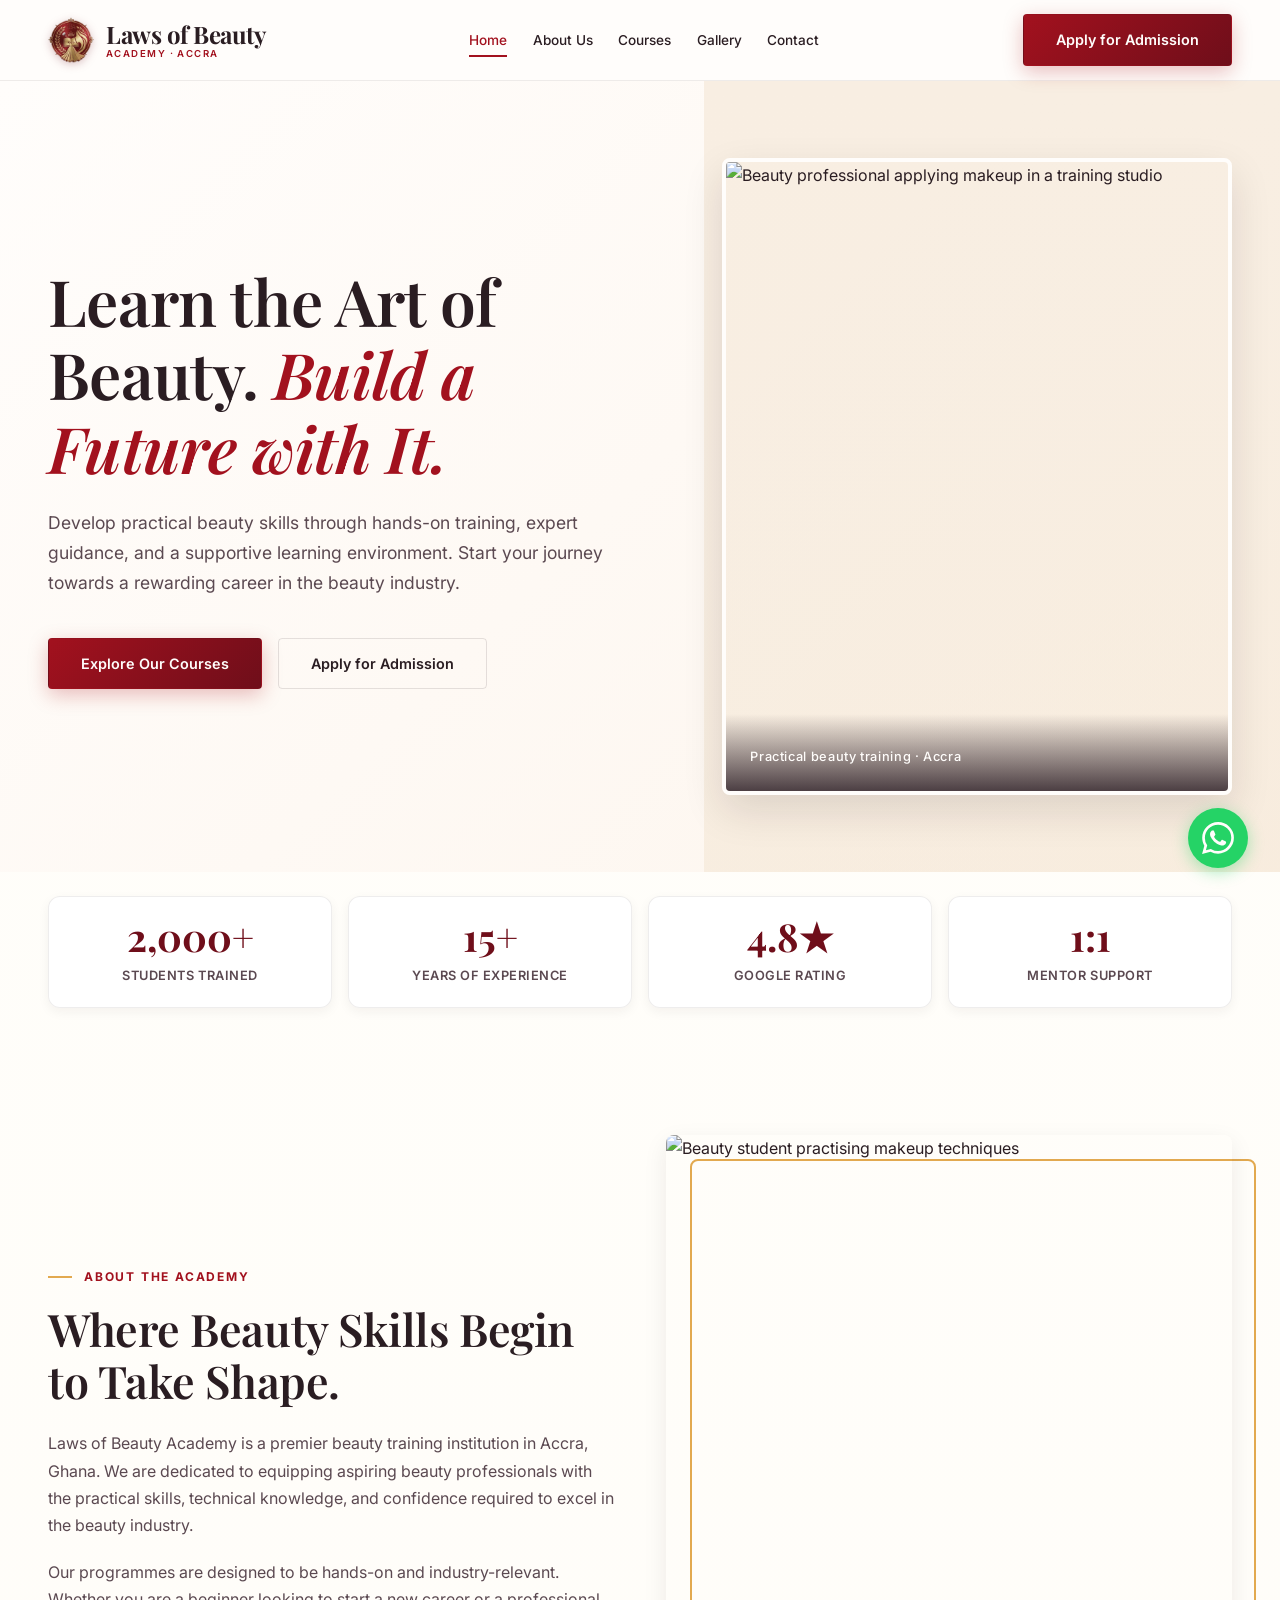
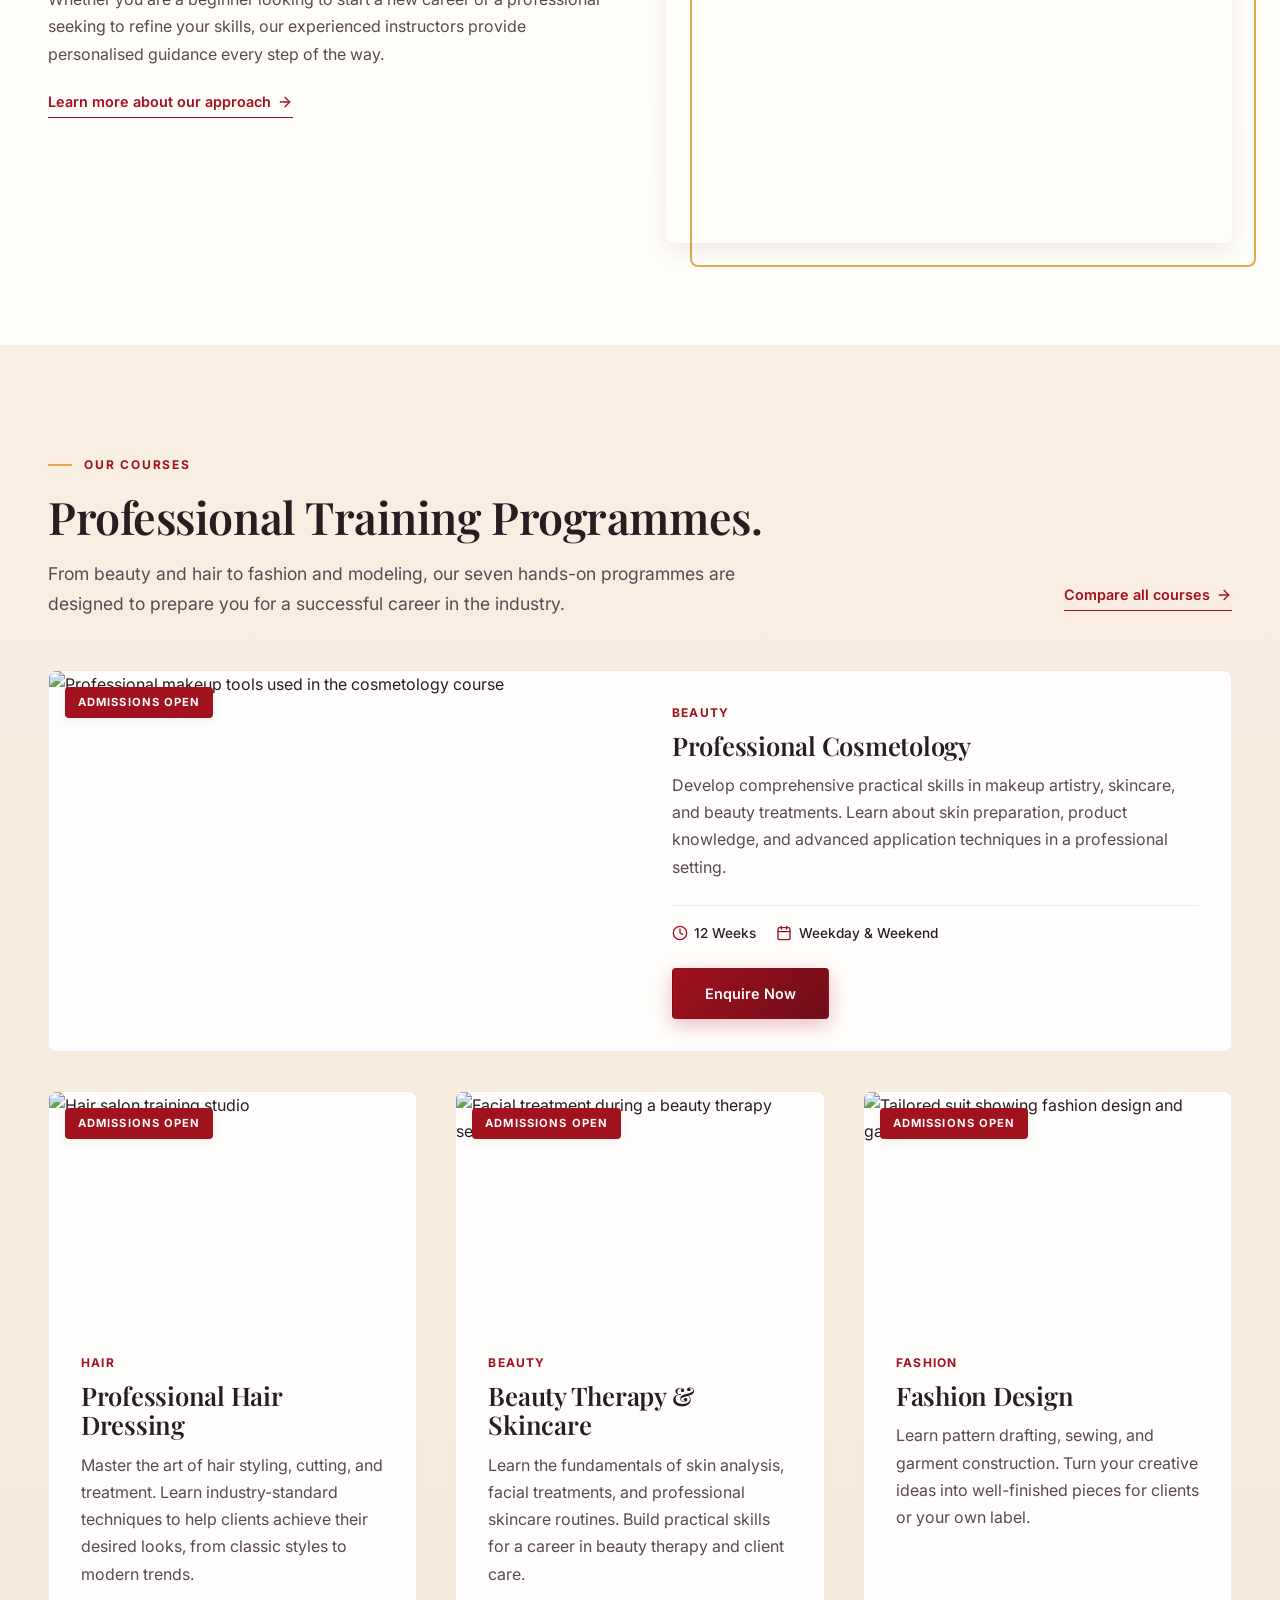
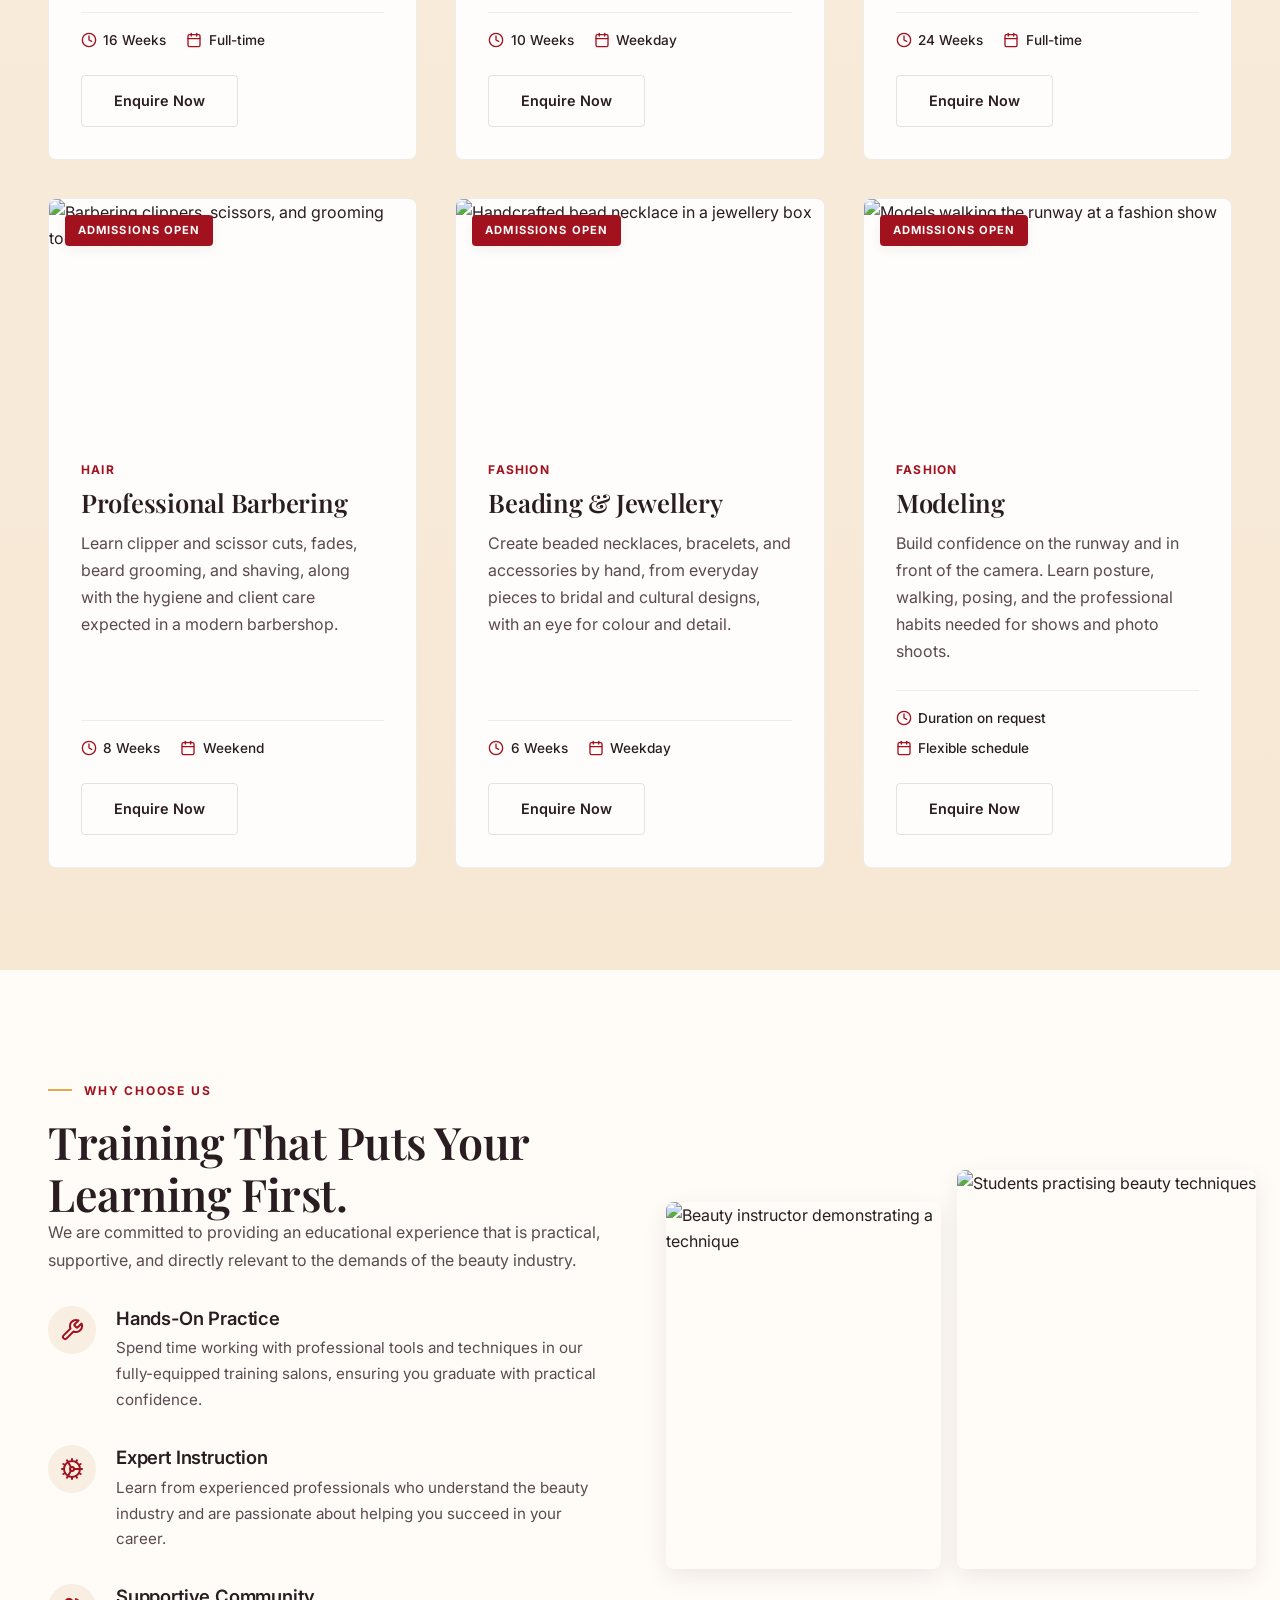
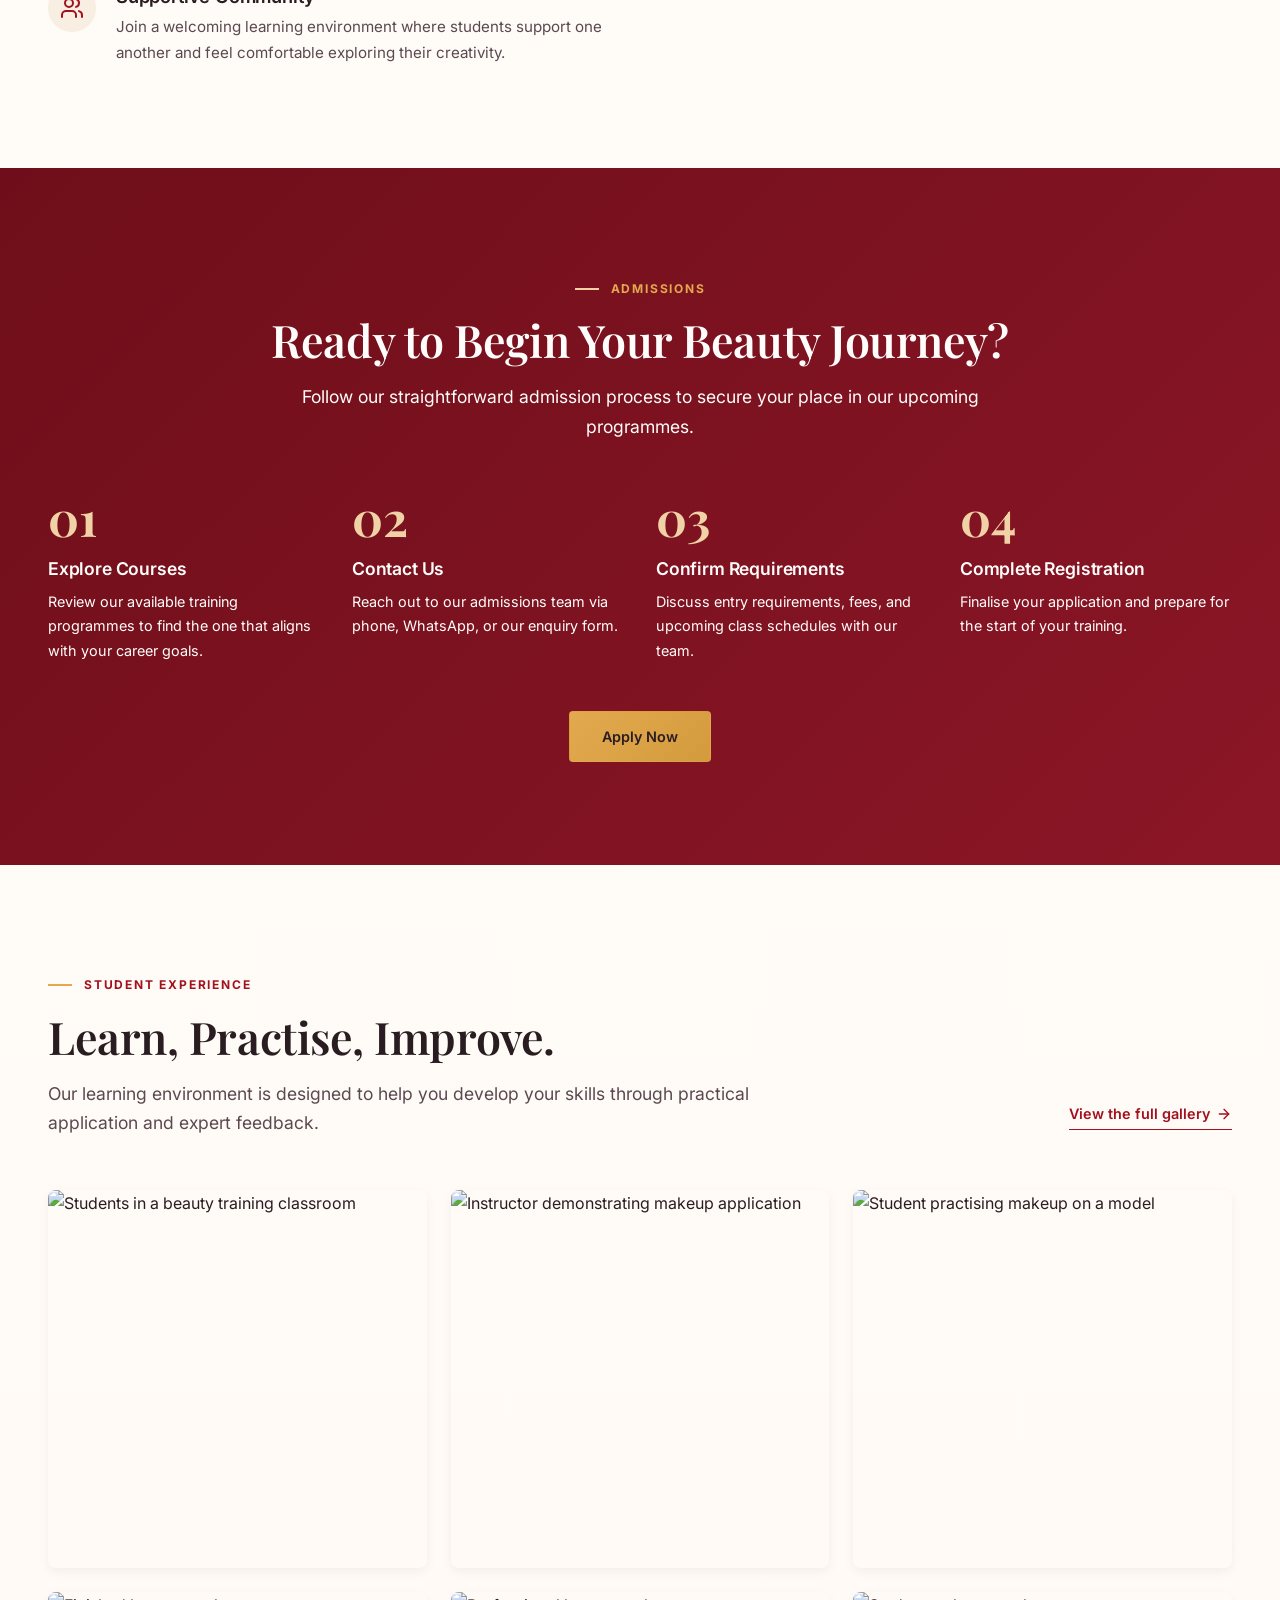
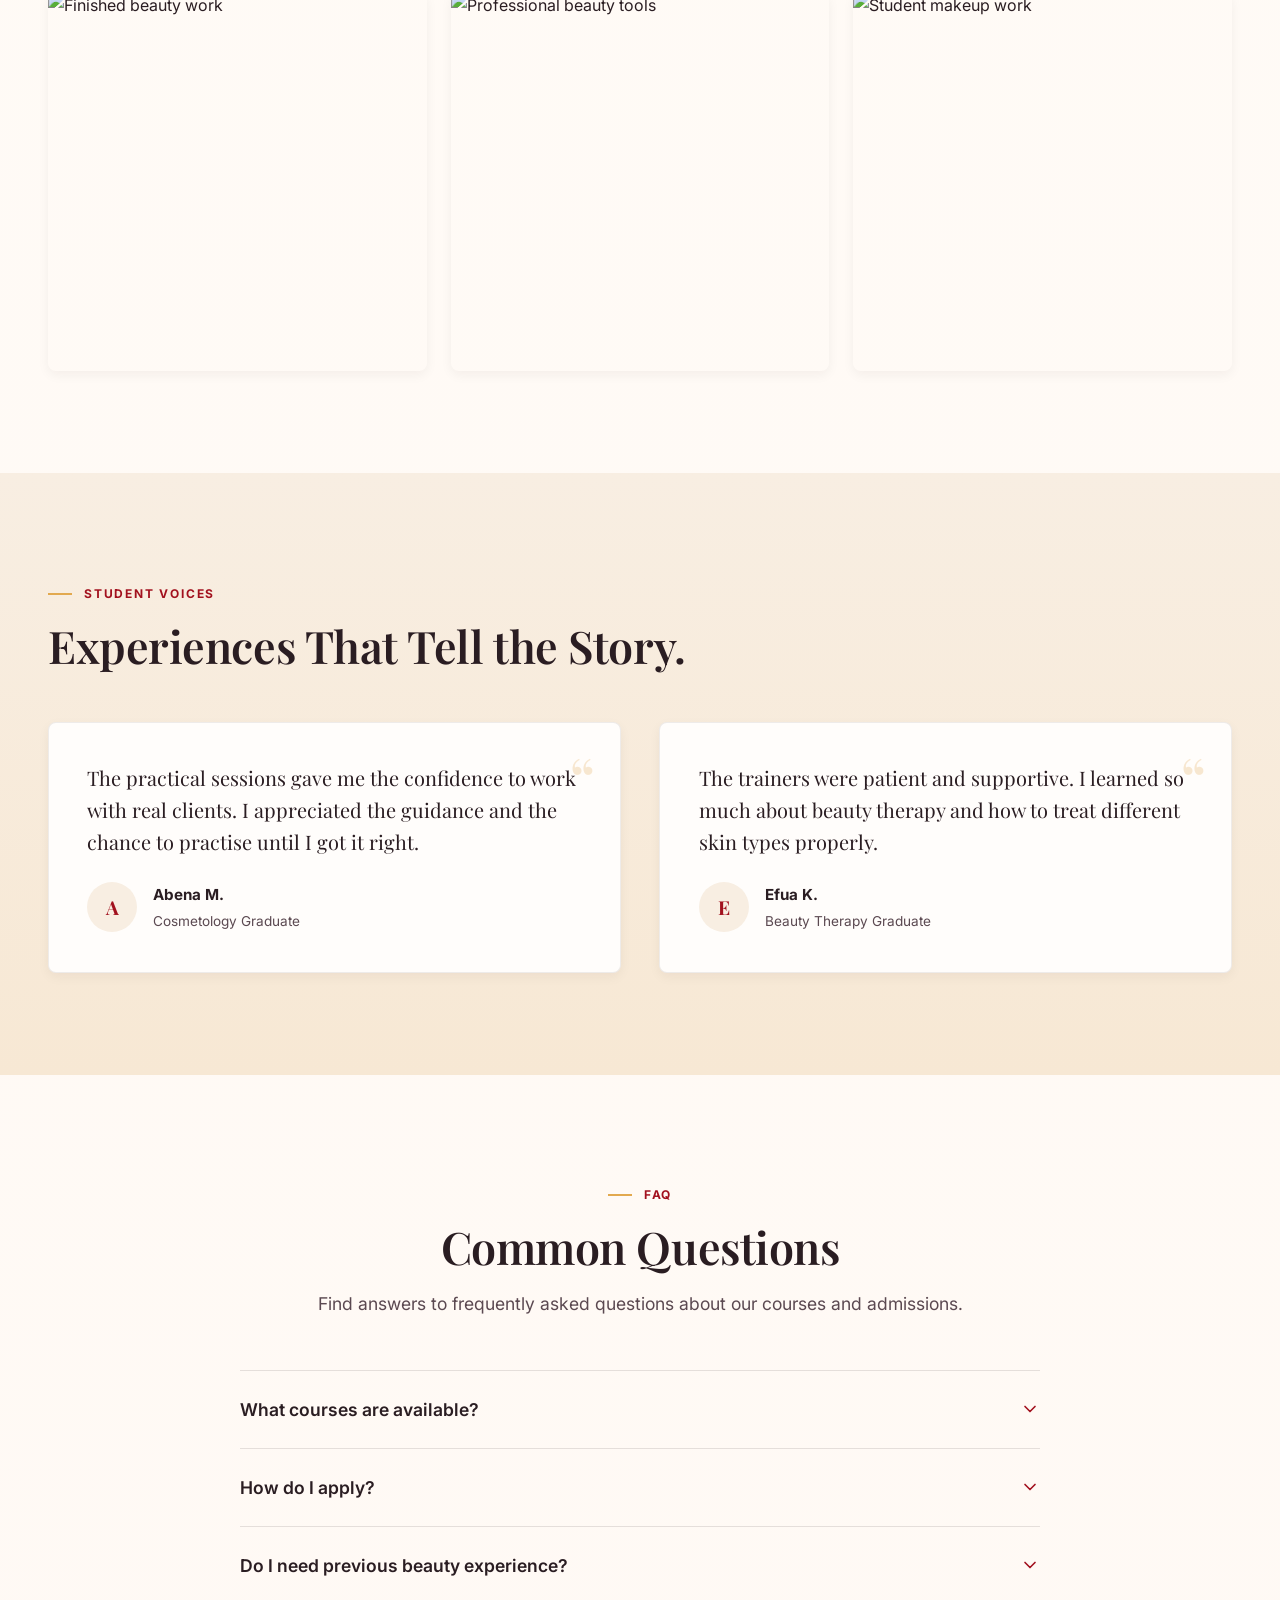
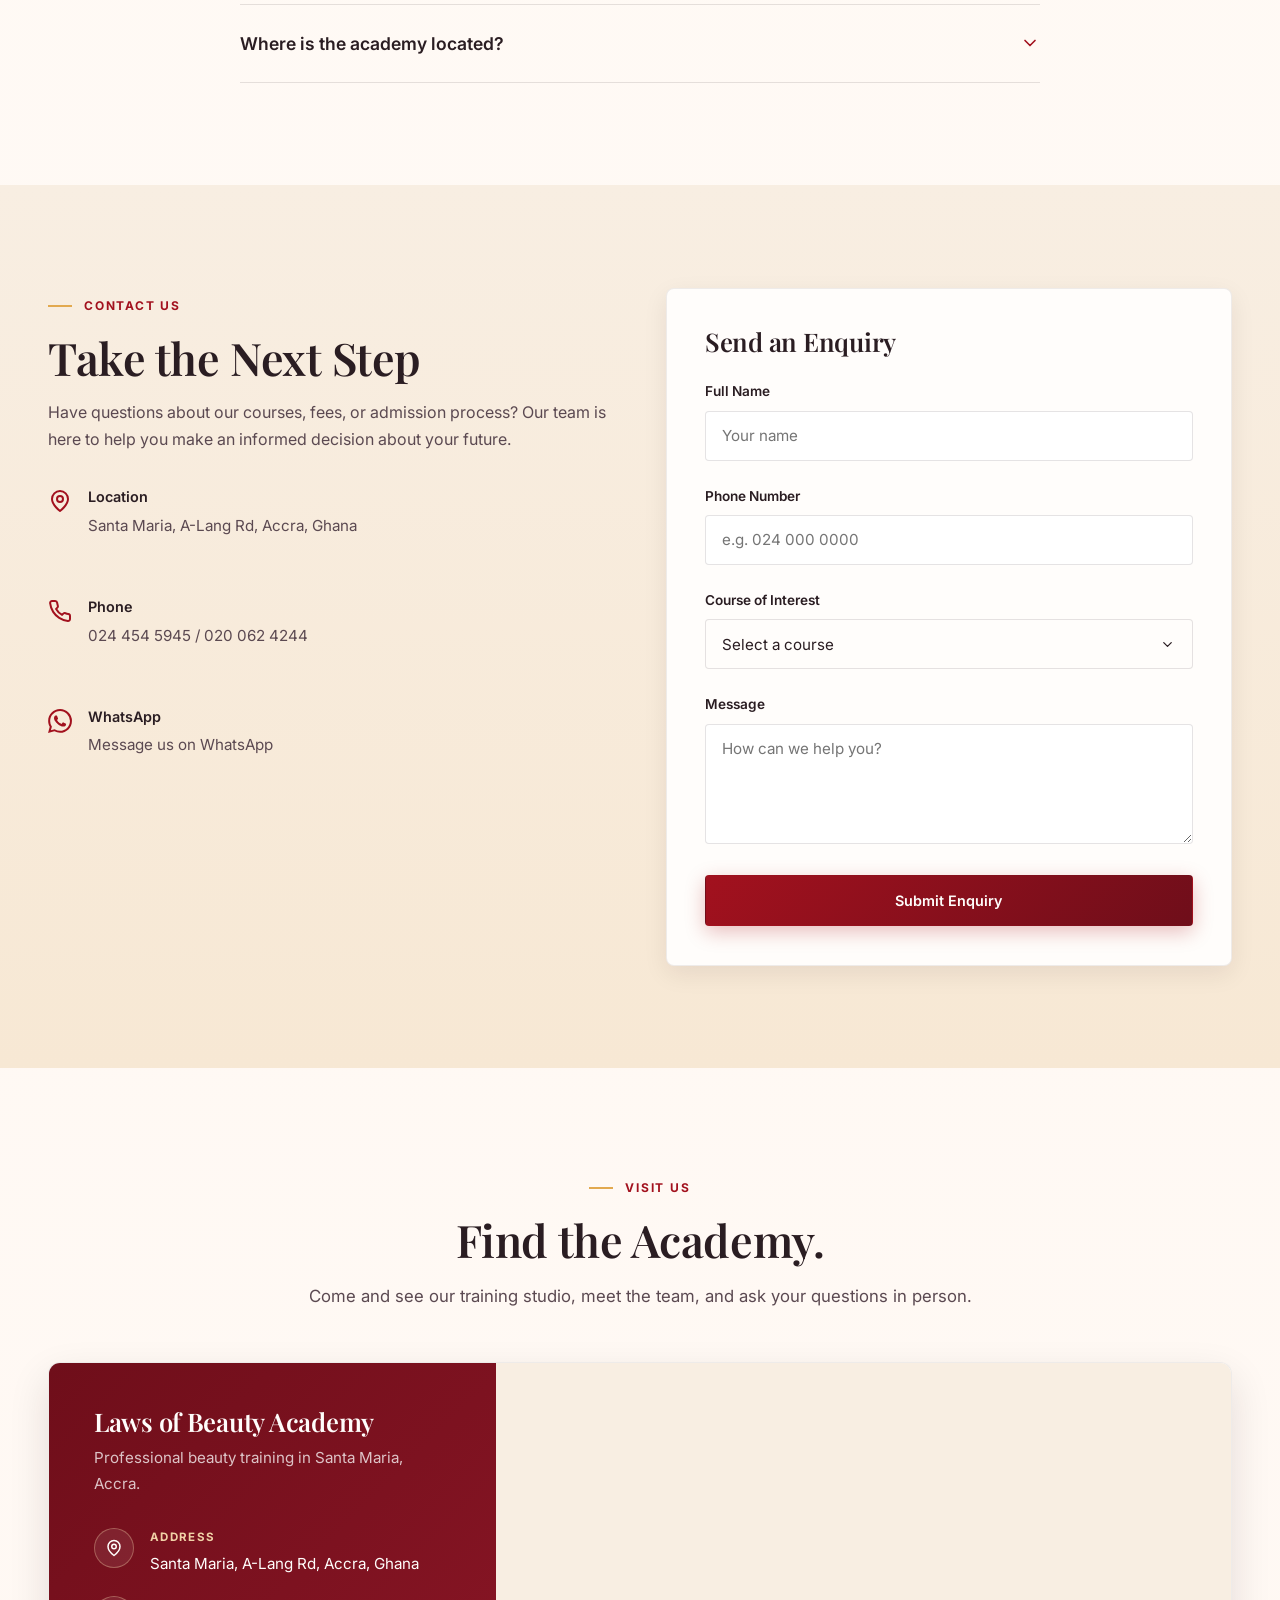
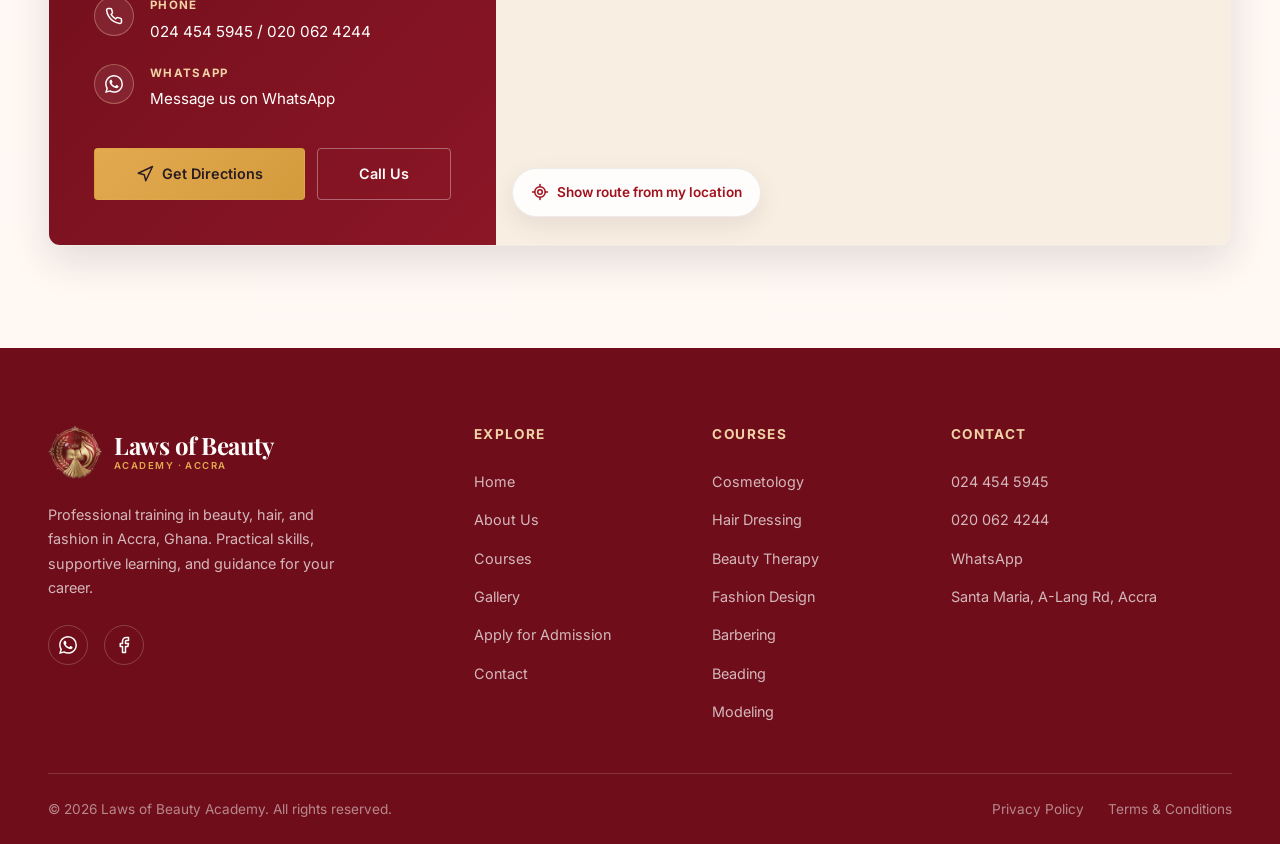
==== commit f7b95f12: "Use new Laws of Beauty Academy logo for emblem, favicon and app icons Co-Authored-By: Claude Opus 5." ====
--- a/index.html
+++ b/index.html
@@ -21,7 +21,8 @@
   <meta property="og:image:height" content="630" />
   <meta name="twitter:card" content="summary_large_image" />
 
-  <link rel="icon" href="assets/img/favicon.svg" type="image/svg+xml" />
+  <link rel="icon" href="assets/img/favicon.ico" sizes="48x48" />
+  <link rel="icon" href="assets/img/favicon-32.png" type="image/png" sizes="32x32" />
   <link rel="apple-touch-icon" href="assets/img/apple-touch-icon.png" />
   <link rel="manifest" href="site.webmanifest" />
 
@@ -41,7 +42,7 @@
     "description": "Professional, hands-on training in beauty, hair, and fashion in Accra, Ghana.",
     "url": "https://www.lawsofbeautyacademy.org/",
     "image": "https://www.lawsofbeautyacademy.org/assets/img/og-image.png",
-    "logo": "https://www.lawsofbeautyacademy.org/assets/img/icon-512.png",
+    "logo": "https://www.lawsofbeautyacademy.org/assets/img/logo-full.jpg",
     "telephone": [
       "+233244545945",
       "+233200624244"
@@ -70,7 +71,7 @@
   <header class="site-header" id="site-header">
     <div class="container header-inner">
       <a href="index.html" class="logo" aria-label="Laws of Beauty Academy home">
-        <img class="logo-mark" src="assets/img/logo-mark.svg" alt="" width="46" height="46" />
+        <img class="logo-mark" src="assets/img/logo-mark.webp" alt="" width="46" height="46" />
         <span class="logo-text">
           Laws of Beauty
           <small>Academy · Accra</small>
@@ -731,7 +732,7 @@
       <div class="footer-grid">
         <div class="footer-brand">
           <a href="index.html" class="logo" aria-label="Laws of Beauty Academy home">
-            <img class="logo-mark" src="assets/img/logo-mark.svg" alt="" width="46" height="46" />
+            <img class="logo-mark" src="assets/img/logo-mark.webp" alt="" width="46" height="46" />
             <span class="logo-text">
               Laws of Beauty
               <small>Academy · Accra</small>
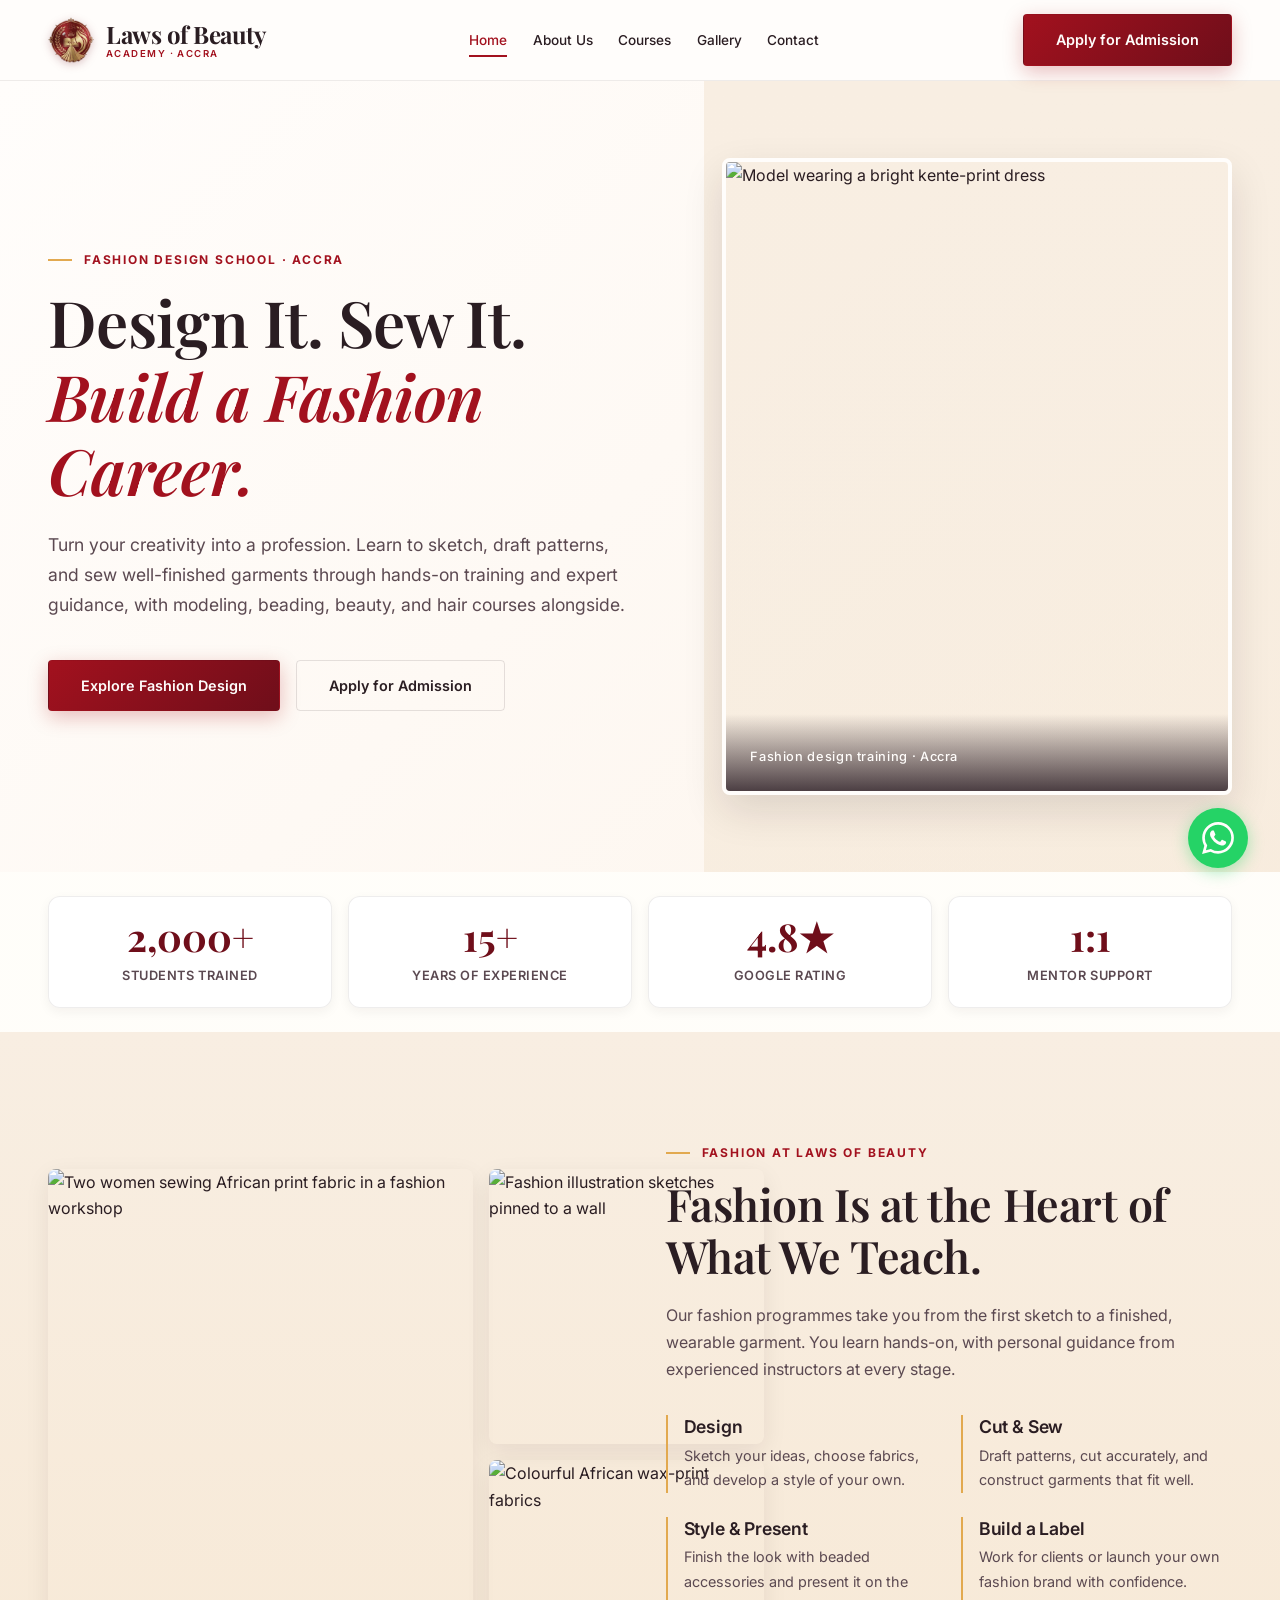
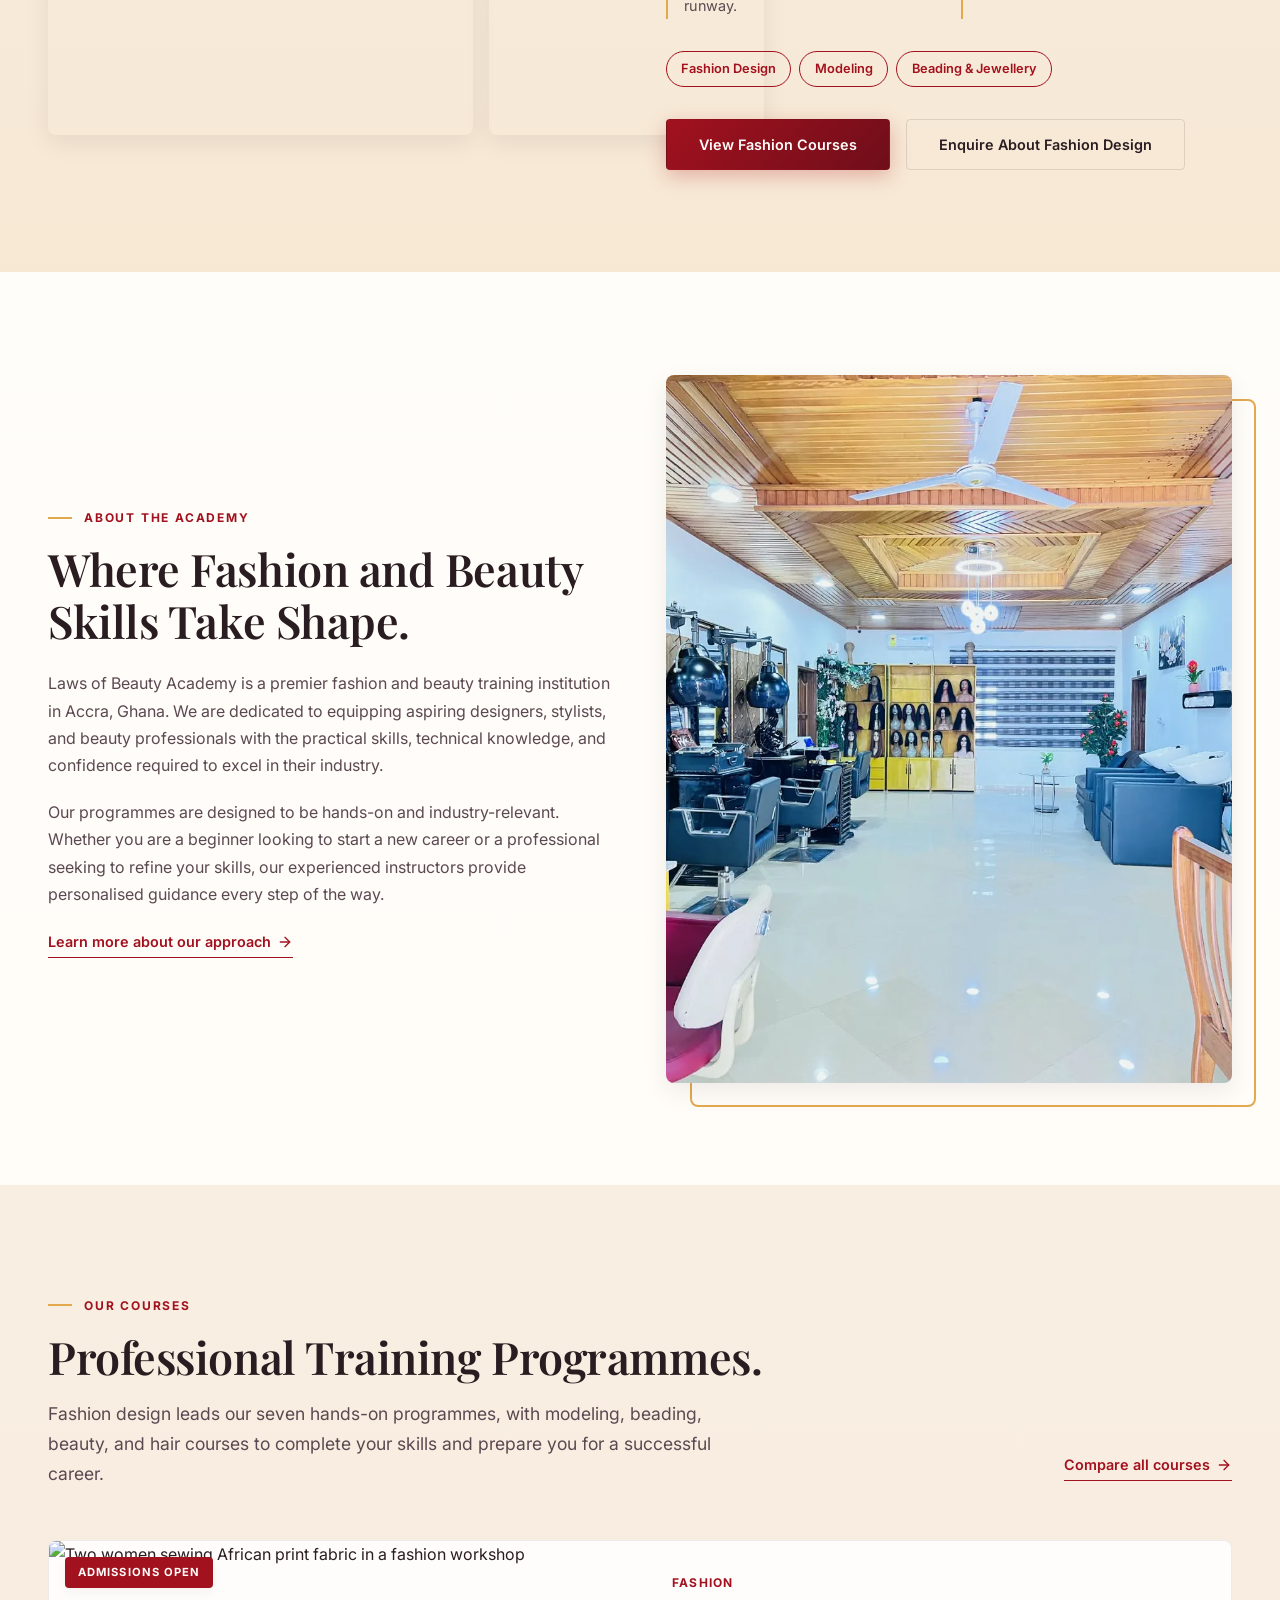
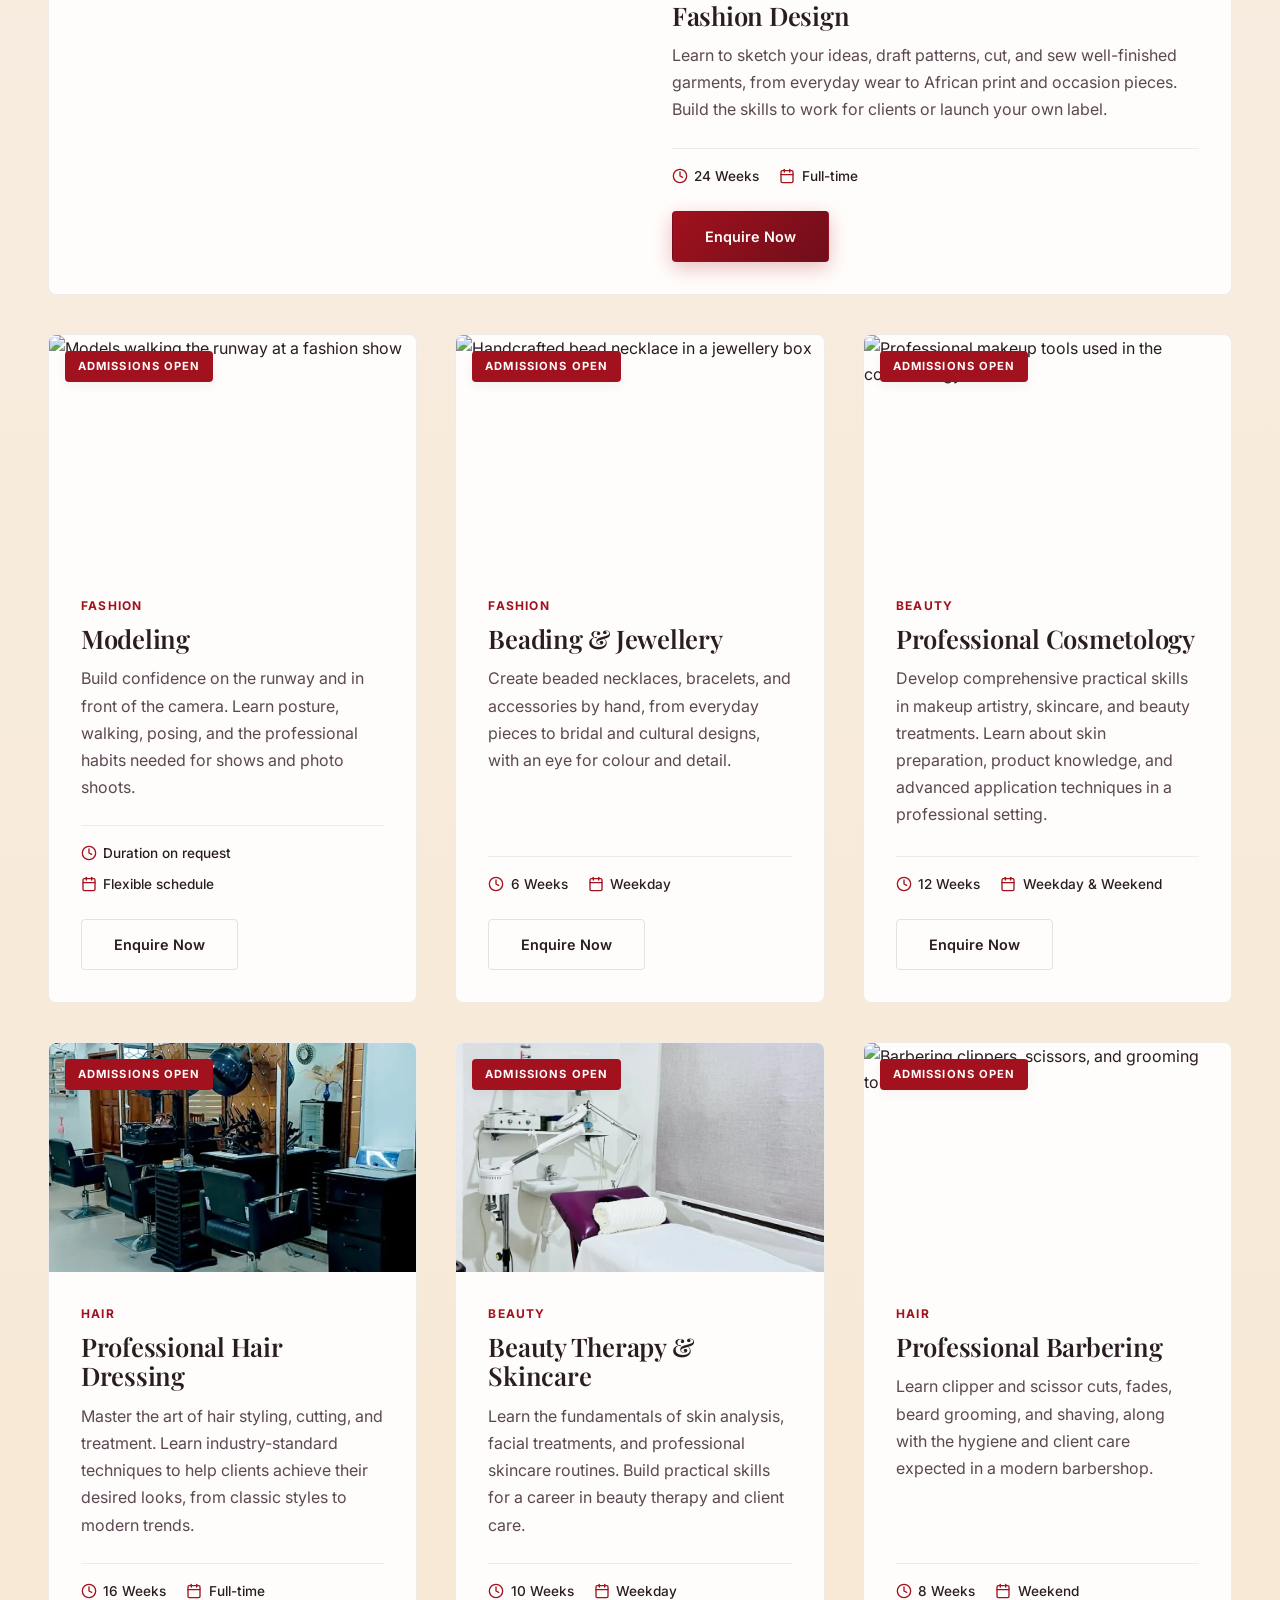
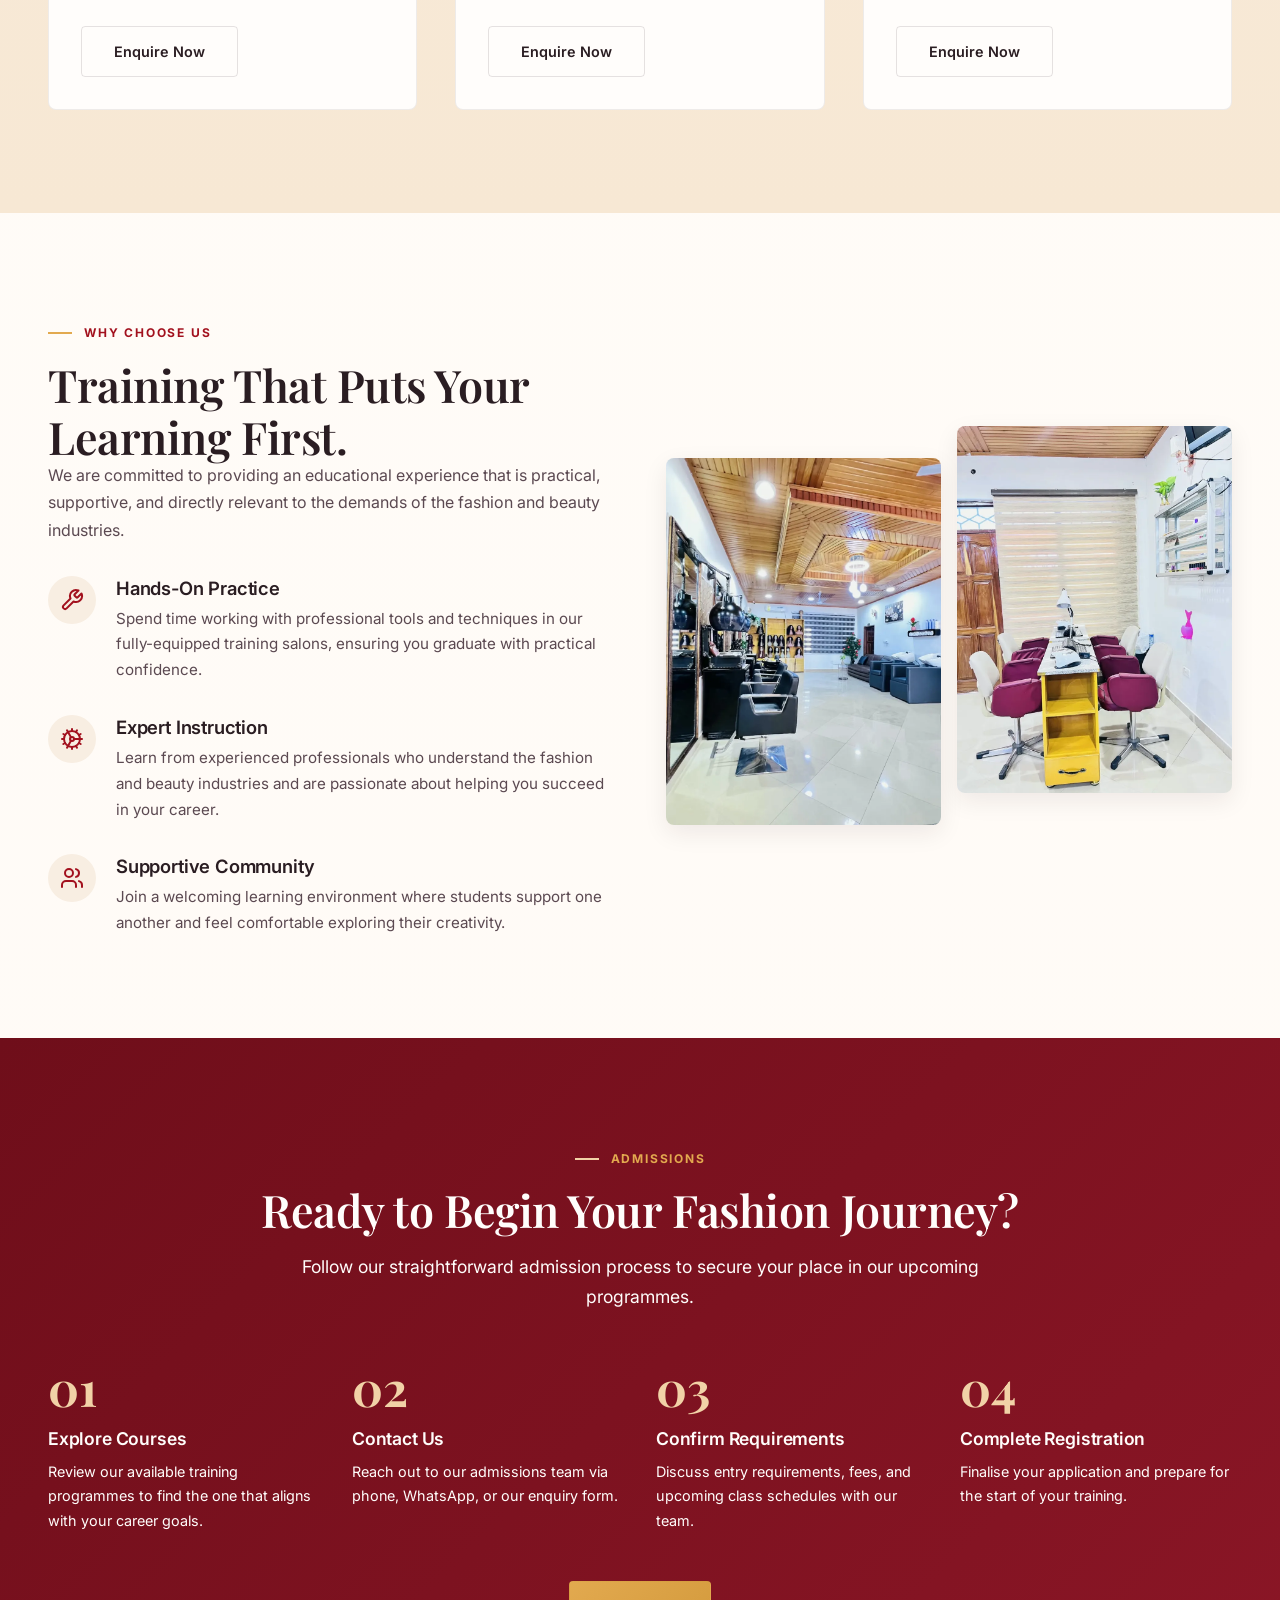
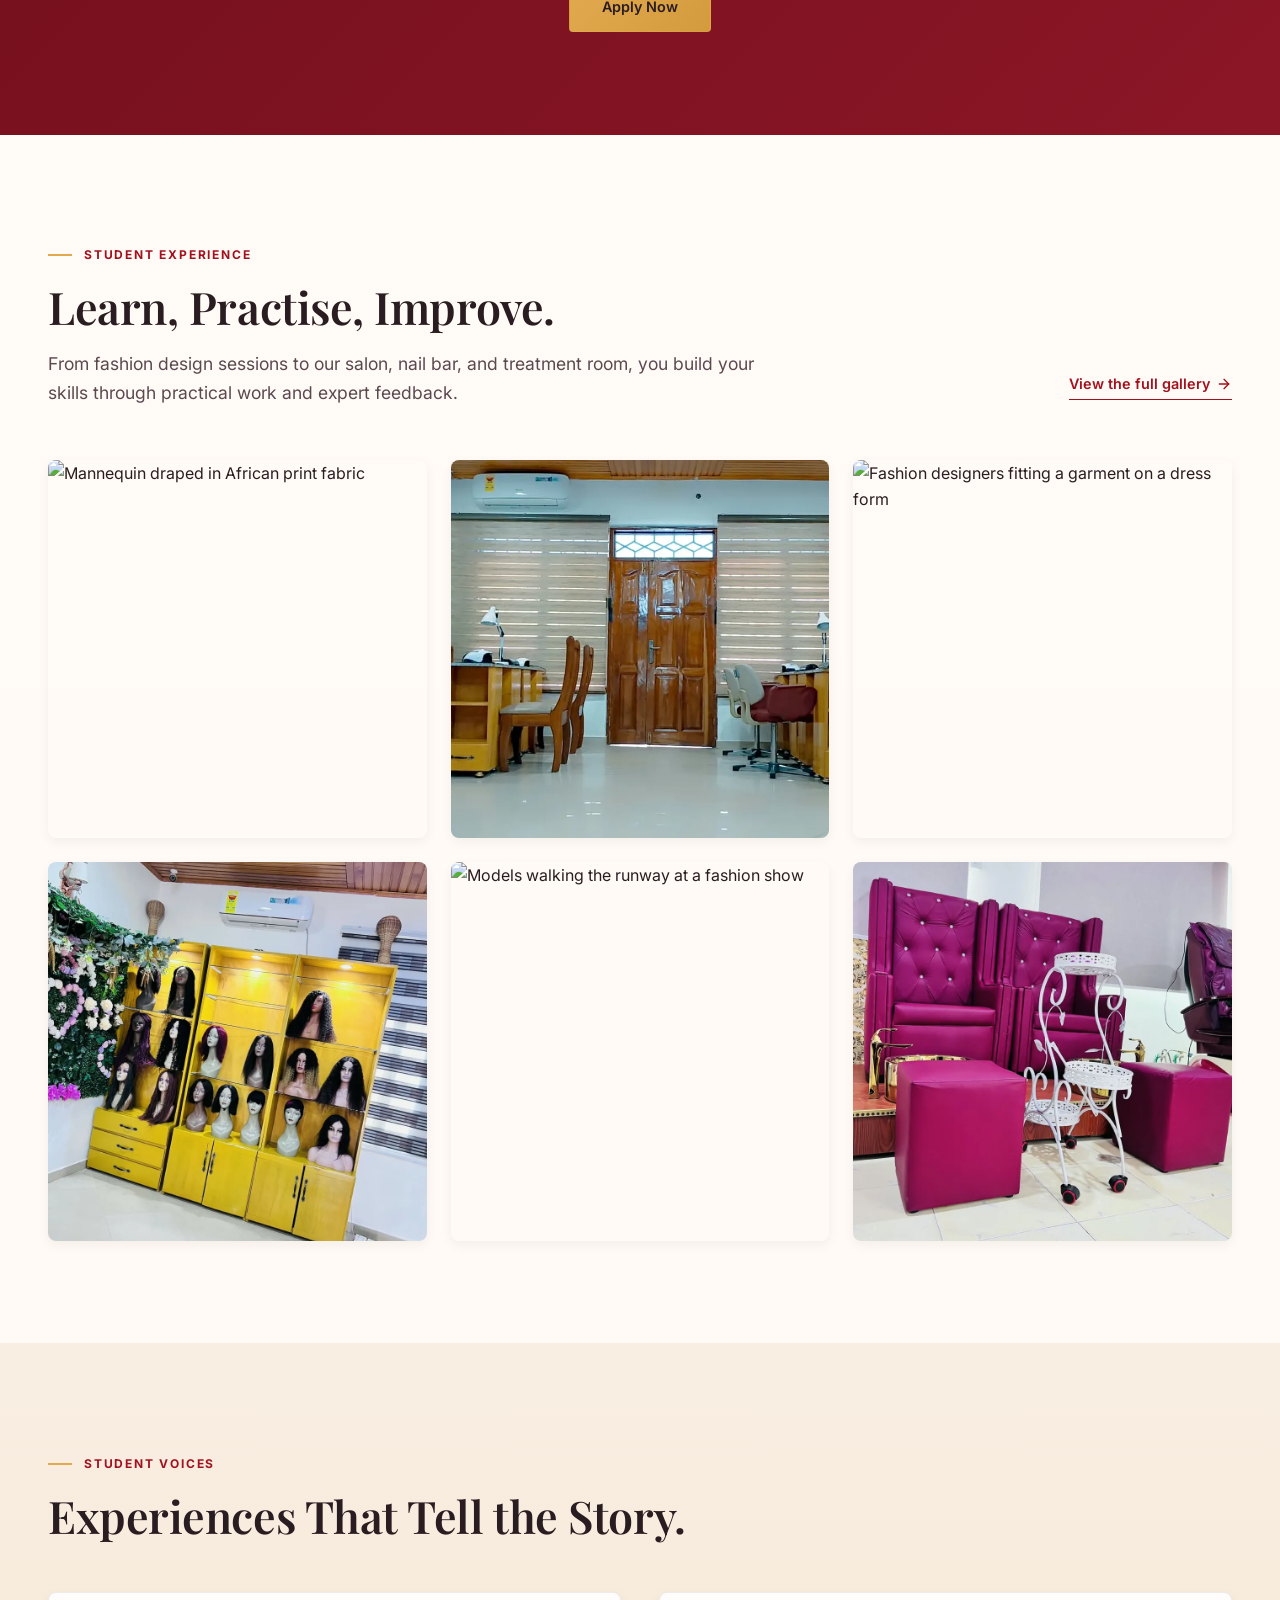
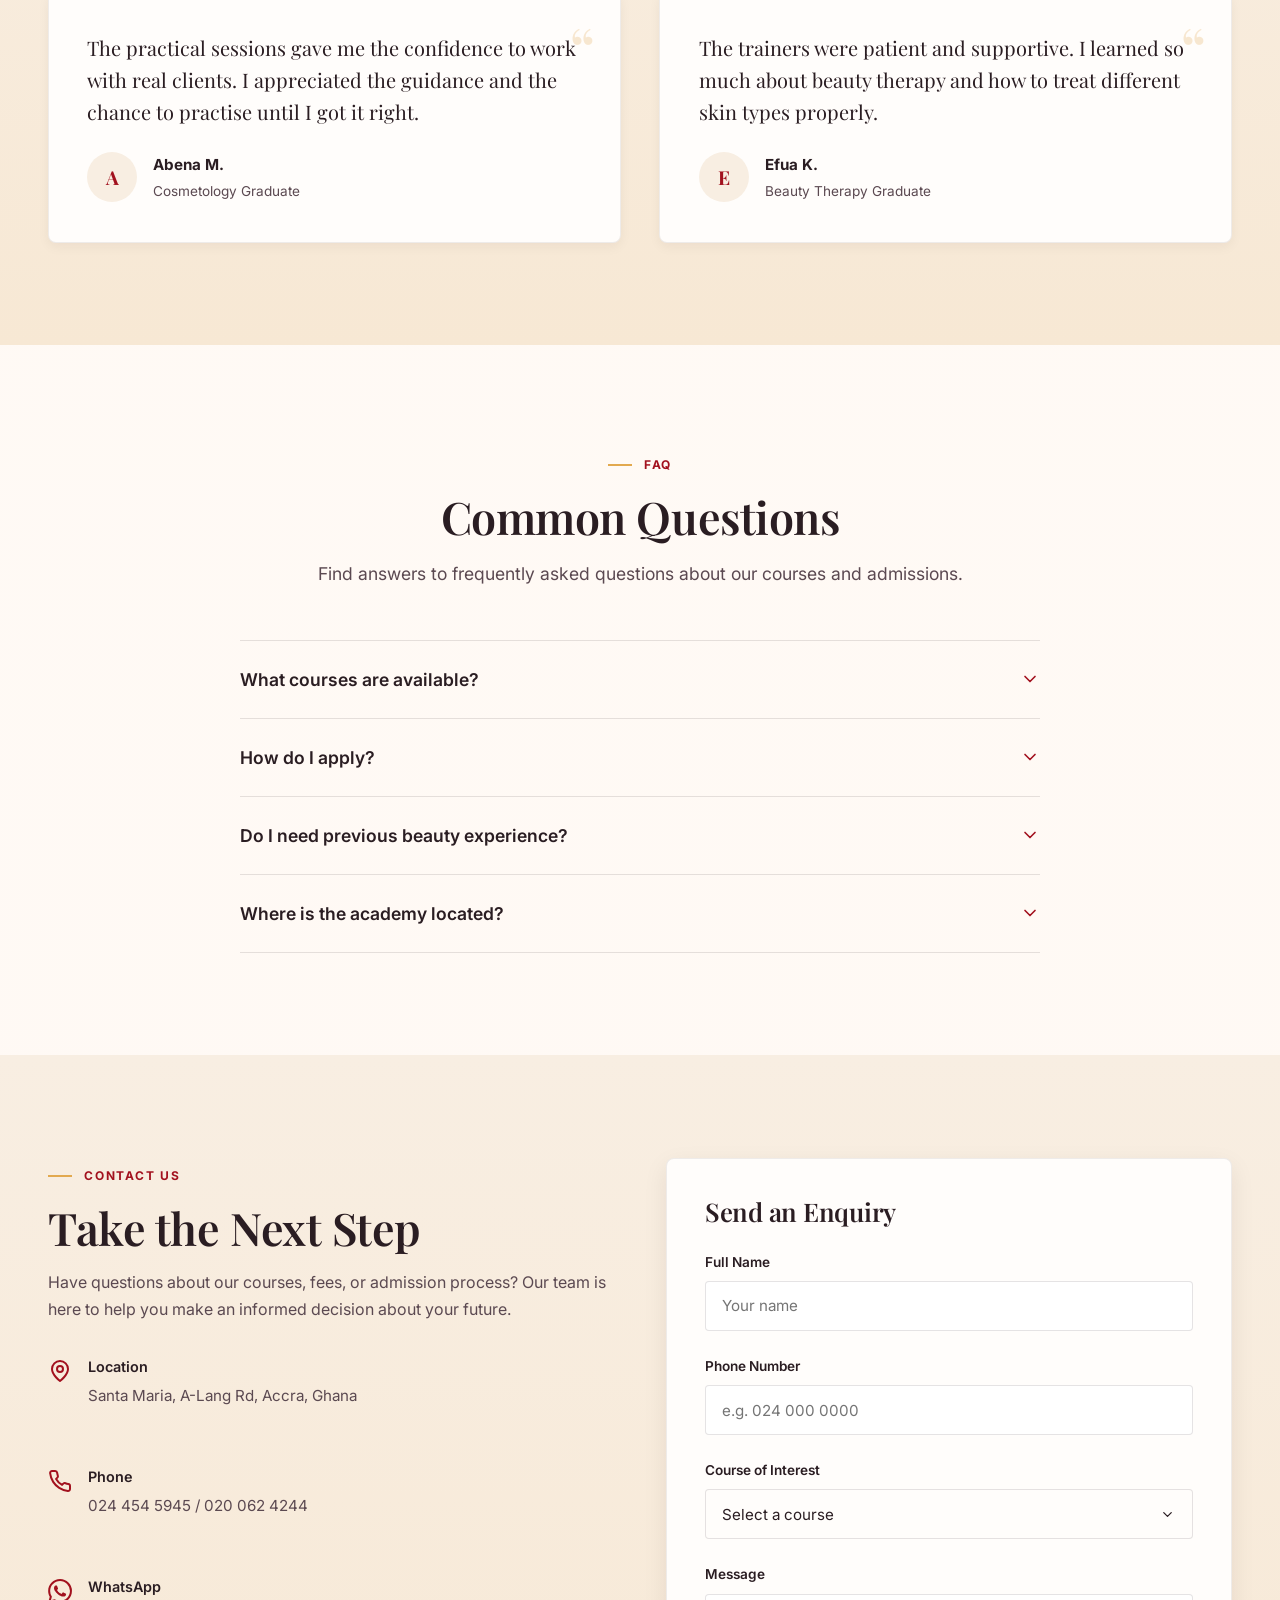
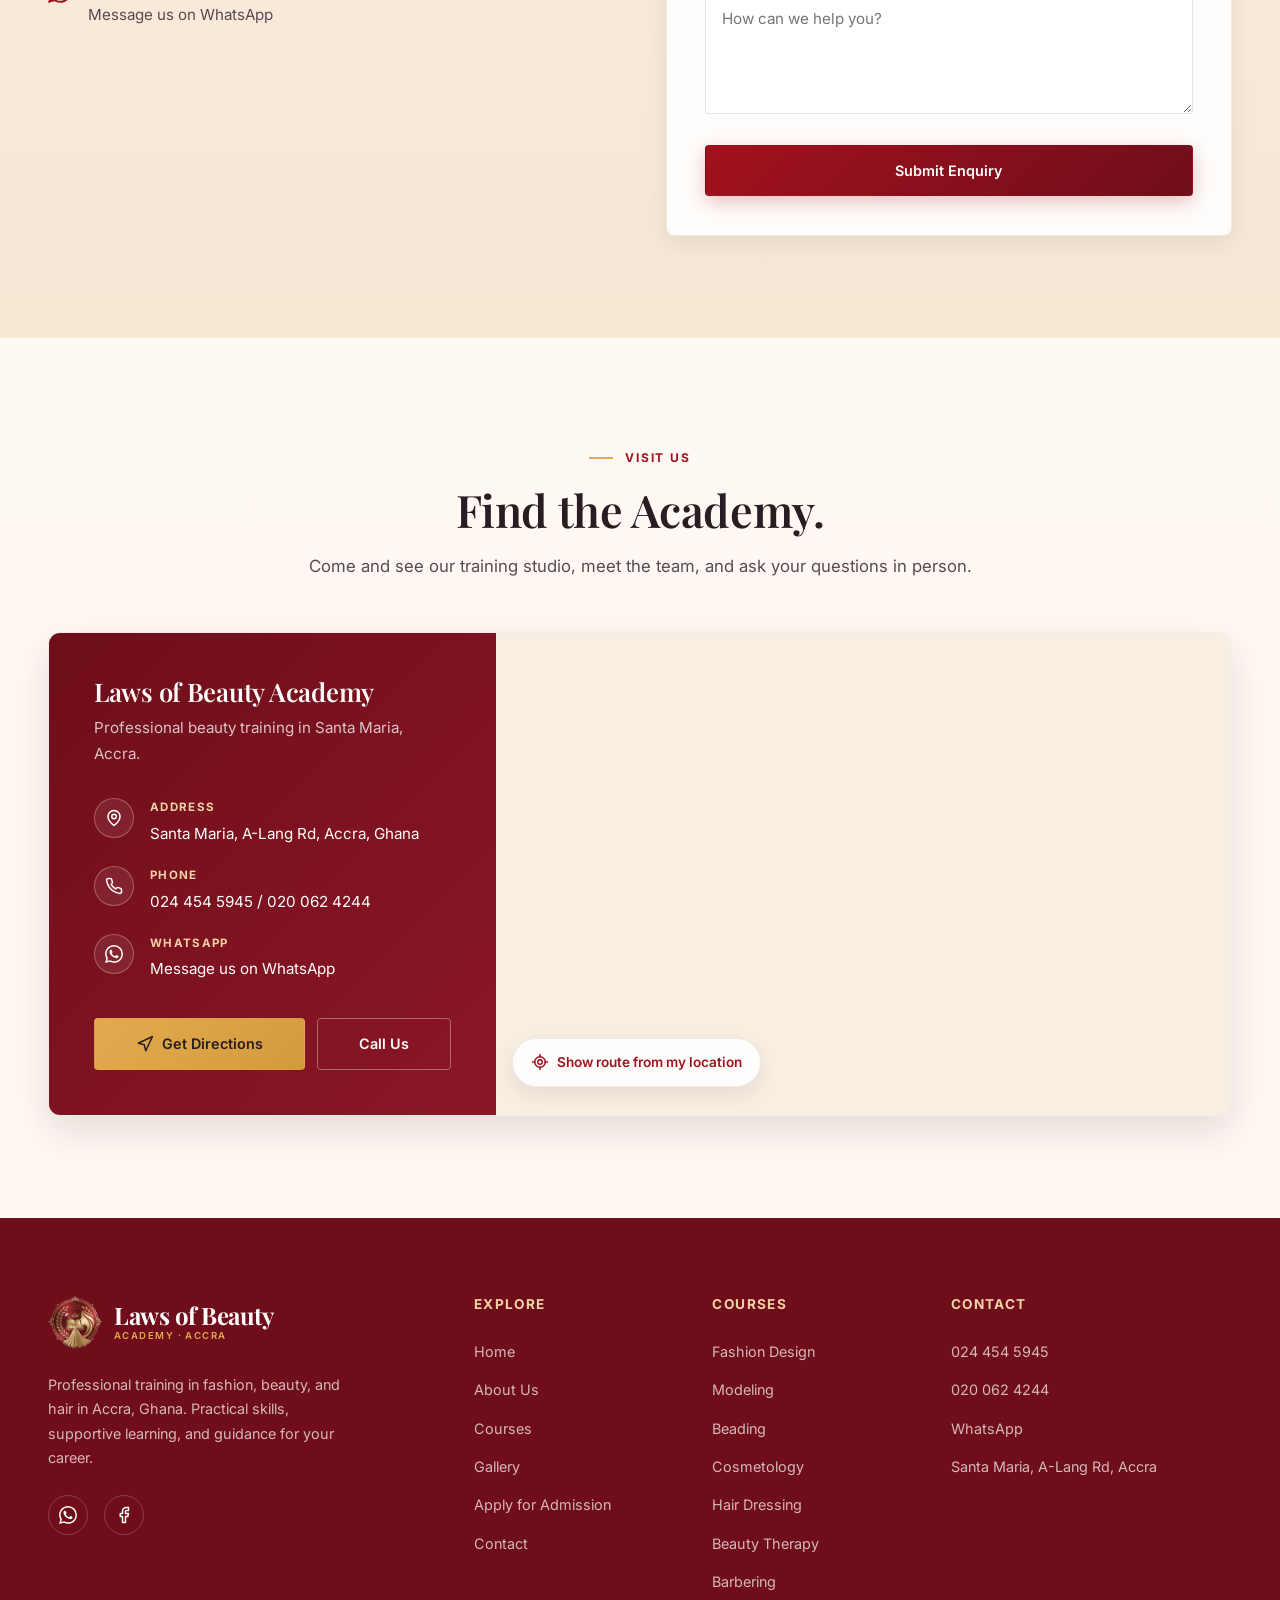
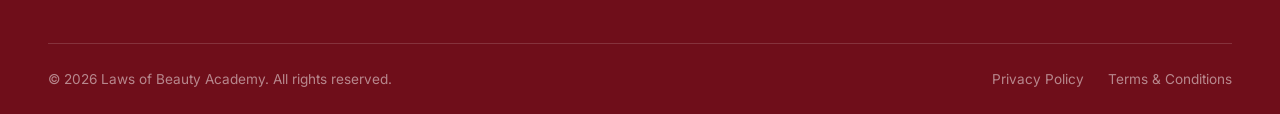
==== commit 95c8cdb8: "Make fashion design the focus of the site and add studio photos - New home hero and fashion spotligh" ====
--- a/index.html
+++ b/index.html
@@ -5,16 +5,16 @@
   <meta name="viewport" content="width=device-width, initial-scale=1.0" />
   <meta name="theme-color" content="#6F0E1A" />
 
-  <title>Laws of Beauty Academy | Beauty, Hair &amp; Fashion Training in Accra, Ghana</title>
-  <meta name="description" content="Laws of Beauty Academy offers professional, hands-on training in Accra, Ghana. Courses in cosmetology, hair dressing, beauty therapy, fashion design, barbering, beading, and modeling. Admissions in progress." />
+  <title>Laws of Beauty Academy | Fashion Design, Beauty &amp; Hair Training in Accra, Ghana</title>
+  <meta name="description" content="Laws of Beauty Academy offers professional, hands-on training in Accra, Ghana. Courses in fashion design, modeling, beading, cosmetology, hair dressing, beauty therapy, and barbering. Admissions in progress." />
   <meta name="robots" content="index, follow" />
   <link rel="canonical" href="https://www.lawsofbeautyacademy.org/" />
 
   <meta property="og:type" content="website" />
   <meta property="og:site_name" content="Laws of Beauty Academy" />
   <meta property="og:locale" content="en_GH" />
-  <meta property="og:title" content="Laws of Beauty Academy | Beauty, Hair &amp; Fashion Training in Accra, Ghana" />
-  <meta property="og:description" content="Laws of Beauty Academy offers professional, hands-on training in Accra, Ghana. Courses in cosmetology, hair dressing, beauty therapy, fashion design, barbering, beading, and modeling. Admissions in progress." />
+  <meta property="og:title" content="Laws of Beauty Academy | Fashion Design, Beauty &amp; Hair Training in Accra, Ghana" />
+  <meta property="og:description" content="Laws of Beauty Academy offers professional, hands-on training in Accra, Ghana. Courses in fashion design, modeling, beading, cosmetology, hair dressing, beauty therapy, and barbering. Admissions in progress." />
   <meta property="og:url" content="https://www.lawsofbeautyacademy.org/" />
   <meta property="og:image" content="https://www.lawsofbeautyacademy.org/assets/img/og-image.png" />
   <meta property="og:image:width" content="1200" />
@@ -39,7 +39,7 @@
       "LocalBusiness"
     ],
     "name": "Laws of Beauty Academy",
-    "description": "Professional, hands-on training in beauty, hair, and fashion in Accra, Ghana.",
+    "description": "Professional, hands-on training in fashion design, beauty, and hair in Accra, Ghana.",
     "url": "https://www.lawsofbeautyacademy.org/",
     "image": "https://www.lawsofbeautyacademy.org/assets/img/og-image.png",
     "logo": "https://www.lawsofbeautyacademy.org/assets/img/logo-full.jpg",
@@ -111,22 +111,23 @@
     <section class="hero">
       <div class="container hero-inner">
         <div class="hero-content">
-          <h1>Learn the Art of Beauty. <em>Build a Future with It.</em></h1>
+          <span class="eyebrow">Fashion Design School · Accra</span>
+          <h1>Design It. Sew It. <em>Build a Fashion Career.</em></h1>
           <p>
-            Develop practical beauty skills through hands-on training, expert guidance, and a supportive learning environment. Start your journey towards a rewarding career in the beauty industry.
+            Turn your creativity into a profession. Learn to sketch, draft patterns, and sew well-finished garments through hands-on training and expert guidance, with modeling, beading, beauty, and hair courses alongside.
           </p>
           <div class="btn-group">
-            <a href="#courses" class="btn btn--primary">Explore Our Courses</a>
-            <a href="apply.html" class="btn btn--secondary">Apply for Admission</a>
+            <a href="#fashion" class="btn btn--primary">Explore Fashion Design</a>
+            <a href="apply.html?course=fashion-design#application-form" class="btn btn--secondary">Apply for Admission</a>
           </div>
         </div>
         <div class="hero-media">
           <img
-            src="https://images.unsplash.com/photo-1522335789203-aabd1fc54bc9?q=80&w=1200&auto=format&fit=crop"
-            alt="Beauty professional applying makeup in a training studio"
+            src="https://images.unsplash.com/photo-1709809081557-78f803ce93a0?q=80&w=1200&auto=format&fit=crop"
+            alt="Model wearing a bright kente-print dress"
             width="600" height="750" fetchpriority="high"
           />
-          <div class="hero-media-caption">Practical beauty training · Accra</div>
+          <div class="hero-media-caption">Fashion design training · Accra</div>
         </div>
       </div>
     </section>
@@ -155,6 +156,57 @@
     </section>
 
     <!-- ==========================================================================
+         FASHION SPOTLIGHT
+         ========================================================================== -->
+    <section class="section section--cream" id="fashion">
+      <div class="container">
+        <div class="fashion-grid">
+          <div class="fashion-media">
+            <img src="https://images.unsplash.com/photo-1790943780822-9918073fe9f1?q=80&w=900&auto=format&fit=crop" alt="Two women sewing African print fabric in a fashion workshop" width="600" height="800" loading="lazy" decoding="async" />
+            <img src="https://images.unsplash.com/photo-1557777586-f6682739fcf3?q=80&w=600&auto=format&fit=crop" alt="Fashion illustration sketches pinned to a wall" width="400" height="400" loading="lazy" decoding="async" />
+            <img src="https://images.unsplash.com/photo-1768212565426-58b089b6386d?q=80&w=600&auto=format&fit=crop" alt="Colourful African wax-print fabrics" width="400" height="400" loading="lazy" decoding="async" />
+          </div>
+
+          <div class="fashion-content">
+            <span class="eyebrow">Fashion at Laws of Beauty</span>
+            <h2>Fashion Is at the Heart of What We Teach.</h2>
+            <p>Our fashion programmes take you from the first sketch to a finished, wearable garment. You learn hands-on, with personal guidance from experienced instructors at every stage.</p>
+
+            <div class="fashion-pillars">
+              <div class="fashion-pillar">
+                <h4>Design</h4>
+                <p>Sketch your ideas, choose fabrics, and develop a style of your own.</p>
+              </div>
+              <div class="fashion-pillar">
+                <h4>Cut &amp; Sew</h4>
+                <p>Draft patterns, cut accurately, and construct garments that fit well.</p>
+              </div>
+              <div class="fashion-pillar">
+                <h4>Style &amp; Present</h4>
+                <p>Finish the look with beaded accessories and present it on the runway.</p>
+              </div>
+              <div class="fashion-pillar">
+                <h4>Build a Label</h4>
+                <p>Work for clients or launch your own fashion brand with confidence.</p>
+              </div>
+            </div>
+
+            <div class="fashion-courses" aria-label="Fashion courses">
+              <a href="courses.html#fashion-design">Fashion Design</a>
+              <a href="courses.html#modeling">Modeling</a>
+              <a href="courses.html#beading">Beading &amp; Jewellery</a>
+            </div>
+
+            <div class="btn-group">
+              <a href="courses.html?filter=fashion" class="btn btn--primary">View Fashion Courses</a>
+              <a href="apply.html?course=fashion-design#application-form" class="btn btn--secondary">Enquire About Fashion Design</a>
+            </div>
+          </div>
+        </div>
+      </div>
+    </section>
+
+    <!-- ==========================================================================
          ABOUT
          ========================================================================== -->
     <section class="section" id="about">
@@ -162,9 +214,9 @@
         <div class="about-grid">
           <div class="about-content">
             <span class="eyebrow">About the Academy</span>
-            <h2>Where Beauty Skills Begin to Take Shape.</h2>
+            <h2>Where Fashion and Beauty Skills Take Shape.</h2>
             <p>
-              Laws of Beauty Academy is a premier beauty training institution in Accra, Ghana. We are dedicated to equipping aspiring beauty professionals with the practical skills, technical knowledge, and confidence required to excel in the beauty industry.
+              Laws of Beauty Academy is a premier fashion and beauty training institution in Accra, Ghana. We are dedicated to equipping aspiring designers, stylists, and beauty professionals with the practical skills, technical knowledge, and confidence required to excel in their industry.
             </p>
             <p>
               Our programmes are designed to be hands-on and industry-relevant. Whether you are a beginner looking to start a new career or a professional seeking to refine your skills, our experienced instructors provide personalised guidance every step of the way.
@@ -176,8 +228,8 @@
           </div>
           <div class="about-media">
             <img
-              src="https://images.unsplash.com/photo-1487412912498-0447578fcca8?q=80&w=1000&auto=format&fit=crop"
-              alt="Beauty student practising makeup techniques"
+              src="assets/img/studio/salon-overview.webp"
+              alt="Inside the Laws of Beauty Academy studio in Santa Maria, Accra"
               width="600" height="750" loading="lazy"
             />
           </div>
@@ -194,7 +246,7 @@
           <div>
             <span class="eyebrow">Our Courses</span>
             <h2>Professional Training Programmes.</h2>
-            <p>From beauty and hair to fashion and modeling, our seven hands-on programmes are designed to prepare you for a successful career in the industry.</p>
+            <p>Fashion design leads our seven hands-on programmes, with modeling, beading, beauty, and hair courses to complete your skills and prepare you for a successful career.</p>
           </div>
           <a href="courses.html" class="text-link">
             Compare all courses
@@ -203,9 +255,66 @@
         </div>
 
         <div class="course-grid">
+
           <article class="course-card course-card--featured">
             <div class="course-card__image">
-              <img src="https://images.unsplash.com/photo-1596462502278-27bfdc403348?q=80&w=1000&auto=format&fit=crop" alt="Professional makeup tools used in the cosmetology course" width="800" height="500" loading="lazy" decoding="async" />
+              <img src="https://images.unsplash.com/photo-1790943780822-9918073fe9f1?q=80&w=1000&auto=format&fit=crop" alt="Two women sewing African print fabric in a fashion workshop" width="800" height="500" loading="lazy" decoding="async" />
+              <span class="course-card__status course-card__status--open">Admissions Open</span>
+            </div>
+            <div class="course-card__body">
+              <span class="course-card__category">Fashion</span>
+              <h3>Fashion Design</h3>
+              <p>Learn to sketch your ideas, draft patterns, cut, and sew well-finished garments, from everyday wear to African print and occasion pieces. Build the skills to work for clients or launch your own label.</p>
+              <div class="course-card__meta">
+                <span class="course-meta-item"><svg xmlns="http://www.w3.org/2000/svg" viewBox="0 0 24 24" fill="none" stroke="currentColor" stroke-width="2" stroke-linecap="round" stroke-linejoin="round" aria-hidden="true"><circle cx="12" cy="12" r="10"/><polyline points="12 6 12 12 16 14"/></svg> 24 Weeks</span>
+                <span class="course-meta-item"><svg xmlns="http://www.w3.org/2000/svg" viewBox="0 0 24 24" fill="none" stroke="currentColor" stroke-width="2" stroke-linecap="round" stroke-linejoin="round" aria-hidden="true"><rect x="3" y="4" width="18" height="18" rx="2" ry="2"/><line x1="16" y1="2" x2="16" y2="6"/><line x1="8" y1="2" x2="8" y2="6"/><line x1="3" y1="10" x2="21" y2="10"/></svg> Full-time</span>
+              </div>
+              <div class="course-card__actions">
+                <a href="apply.html?course=fashion-design#application-form" class="btn btn--primary">Enquire Now</a>
+              </div>
+            </div>
+          </article>
+
+          <article class="course-card">
+            <div class="course-card__image">
+              <img src="https://images.unsplash.com/photo-1605289355680-75fb41239154?q=80&w=800&auto=format&fit=crop" alt="Models walking the runway at a fashion show" width="600" height="375" loading="lazy" decoding="async" />
+              <span class="course-card__status course-card__status--open">Admissions Open</span>
+            </div>
+            <div class="course-card__body">
+              <span class="course-card__category">Fashion</span>
+              <h3>Modeling</h3>
+              <p>Build confidence on the runway and in front of the camera. Learn posture, walking, posing, and the professional habits needed for shows and photo shoots.</p>
+              <div class="course-card__meta">
+                <span class="course-meta-item"><svg xmlns="http://www.w3.org/2000/svg" viewBox="0 0 24 24" fill="none" stroke="currentColor" stroke-width="2" stroke-linecap="round" stroke-linejoin="round" aria-hidden="true"><circle cx="12" cy="12" r="10"/><polyline points="12 6 12 12 16 14"/></svg> Duration on request</span>
+                <span class="course-meta-item"><svg xmlns="http://www.w3.org/2000/svg" viewBox="0 0 24 24" fill="none" stroke="currentColor" stroke-width="2" stroke-linecap="round" stroke-linejoin="round" aria-hidden="true"><rect x="3" y="4" width="18" height="18" rx="2" ry="2"/><line x1="16" y1="2" x2="16" y2="6"/><line x1="8" y1="2" x2="8" y2="6"/><line x1="3" y1="10" x2="21" y2="10"/></svg> Flexible schedule</span>
+              </div>
+              <div class="course-card__actions">
+                <a href="apply.html?course=modeling#application-form" class="btn btn--secondary">Enquire Now</a>
+              </div>
+            </div>
+          </article>
+
+          <article class="course-card">
+            <div class="course-card__image">
+              <img src="https://images.unsplash.com/photo-1515562141207-7a88fb7ce338?q=80&w=800&auto=format&fit=crop" alt="Handcrafted bead necklace in a jewellery box" width="600" height="375" loading="lazy" decoding="async" />
+              <span class="course-card__status course-card__status--open">Admissions Open</span>
+            </div>
+            <div class="course-card__body">
+              <span class="course-card__category">Fashion</span>
+              <h3>Beading &amp; Jewellery</h3>
+              <p>Create beaded necklaces, bracelets, and accessories by hand, from everyday pieces to bridal and cultural designs, with an eye for colour and detail.</p>
+              <div class="course-card__meta">
+                <span class="course-meta-item"><svg xmlns="http://www.w3.org/2000/svg" viewBox="0 0 24 24" fill="none" stroke="currentColor" stroke-width="2" stroke-linecap="round" stroke-linejoin="round" aria-hidden="true"><circle cx="12" cy="12" r="10"/><polyline points="12 6 12 12 16 14"/></svg> 6 Weeks</span>
+                <span class="course-meta-item"><svg xmlns="http://www.w3.org/2000/svg" viewBox="0 0 24 24" fill="none" stroke="currentColor" stroke-width="2" stroke-linecap="round" stroke-linejoin="round" aria-hidden="true"><rect x="3" y="4" width="18" height="18" rx="2" ry="2"/><line x1="16" y1="2" x2="16" y2="6"/><line x1="8" y1="2" x2="8" y2="6"/><line x1="3" y1="10" x2="21" y2="10"/></svg> Weekday</span>
+              </div>
+              <div class="course-card__actions">
+                <a href="apply.html?course=beading#application-form" class="btn btn--secondary">Enquire Now</a>
+              </div>
+            </div>
+          </article>
+          <article class="course-card">
+            <div class="course-card__image">
+              <img src="https://images.unsplash.com/photo-1596462502278-27bfdc403348?q=80&w=800&auto=format&fit=crop" alt="Professional makeup tools used in the cosmetology course" width="600" height="375" loading="lazy" decoding="async" />
               <span class="course-card__status course-card__status--open">Admissions Open</span>
             </div>
             <div class="course-card__body">
@@ -217,14 +326,14 @@
                 <span class="course-meta-item"><svg xmlns="http://www.w3.org/2000/svg" viewBox="0 0 24 24" fill="none" stroke="currentColor" stroke-width="2" stroke-linecap="round" stroke-linejoin="round" aria-hidden="true"><rect x="3" y="4" width="18" height="18" rx="2" ry="2"/><line x1="16" y1="2" x2="16" y2="6"/><line x1="8" y1="2" x2="8" y2="6"/><line x1="3" y1="10" x2="21" y2="10"/></svg> Weekday &amp; Weekend</span>
               </div>
               <div class="course-card__actions">
-                <a href="apply.html?course=cosmetology#application-form" class="btn btn--primary">Enquire Now</a>
+                <a href="apply.html?course=cosmetology#application-form" class="btn btn--secondary">Enquire Now</a>
               </div>
             </div>
           </article>
 
           <article class="course-card">
             <div class="course-card__image">
-              <img src="https://images.unsplash.com/photo-1560066984-138dadb4c035?q=80&w=800&auto=format&fit=crop" alt="Hair salon training studio" width="600" height="375" loading="lazy" decoding="async" />
+              <img src="assets/img/studio/styling-stations.webp" alt="Hair styling stations with mirrors and hood dryers at the academy" width="600" height="375" loading="lazy" decoding="async" />
               <span class="course-card__status course-card__status--open">Admissions Open</span>
             </div>
             <div class="course-card__body">
@@ -243,7 +352,7 @@
 
           <article class="course-card">
             <div class="course-card__image">
-              <img src="https://images.unsplash.com/photo-1570172619644-dfd03ed5d881?q=80&w=800&auto=format&fit=crop" alt="Facial treatment during a beauty therapy session" width="600" height="375" loading="lazy" decoding="async" />
+              <img src="assets/img/studio/treatment-room.webp" alt="The academy treatment room with facial steamer and treatment bed" width="600" height="375" loading="lazy" decoding="async" />
               <span class="course-card__status course-card__status--open">Admissions Open</span>
             </div>
             <div class="course-card__body">
@@ -262,25 +371,6 @@
 
           <article class="course-card">
             <div class="course-card__image">
-              <img src="https://images.unsplash.com/photo-1594938298603-c8148c4dae35?q=80&w=800&auto=format&fit=crop" alt="Tailored suit showing fashion design and garment construction" width="600" height="375" loading="lazy" decoding="async" />
-              <span class="course-card__status course-card__status--open">Admissions Open</span>
-            </div>
-            <div class="course-card__body">
-              <span class="course-card__category">Fashion</span>
-              <h3>Fashion Design</h3>
-              <p>Learn pattern drafting, sewing, and garment construction. Turn your creative ideas into well-finished pieces for clients or your own label.</p>
-              <div class="course-card__meta">
-                <span class="course-meta-item"><svg xmlns="http://www.w3.org/2000/svg" viewBox="0 0 24 24" fill="none" stroke="currentColor" stroke-width="2" stroke-linecap="round" stroke-linejoin="round" aria-hidden="true"><circle cx="12" cy="12" r="10"/><polyline points="12 6 12 12 16 14"/></svg> 24 Weeks</span>
-                <span class="course-meta-item"><svg xmlns="http://www.w3.org/2000/svg" viewBox="0 0 24 24" fill="none" stroke="currentColor" stroke-width="2" stroke-linecap="round" stroke-linejoin="round" aria-hidden="true"><rect x="3" y="4" width="18" height="18" rx="2" ry="2"/><line x1="16" y1="2" x2="16" y2="6"/><line x1="8" y1="2" x2="8" y2="6"/><line x1="3" y1="10" x2="21" y2="10"/></svg> Full-time</span>
-              </div>
-              <div class="course-card__actions">
-                <a href="apply.html?course=fashion-design#application-form" class="btn btn--secondary">Enquire Now</a>
-              </div>
-            </div>
-          </article>
-
-          <article class="course-card">
-            <div class="course-card__image">
               <img src="https://images.unsplash.com/photo-1621605815971-fbc98d665033?q=80&w=800&auto=format&fit=crop" alt="Barbering clippers, scissors, and grooming tools" width="600" height="375" loading="lazy" decoding="async" />
               <span class="course-card__status course-card__status--open">Admissions Open</span>
             </div>
@@ -297,44 +387,6 @@
               </div>
             </div>
           </article>
-
-          <article class="course-card">
-            <div class="course-card__image">
-              <img src="https://images.unsplash.com/photo-1515562141207-7a88fb7ce338?q=80&w=800&auto=format&fit=crop" alt="Handcrafted bead necklace in a jewellery box" width="600" height="375" loading="lazy" decoding="async" />
-              <span class="course-card__status course-card__status--open">Admissions Open</span>
-            </div>
-            <div class="course-card__body">
-              <span class="course-card__category">Fashion</span>
-              <h3>Beading &amp; Jewellery</h3>
-              <p>Create beaded necklaces, bracelets, and accessories by hand, from everyday pieces to bridal and cultural designs, with an eye for colour and detail.</p>
-              <div class="course-card__meta">
-                <span class="course-meta-item"><svg xmlns="http://www.w3.org/2000/svg" viewBox="0 0 24 24" fill="none" stroke="currentColor" stroke-width="2" stroke-linecap="round" stroke-linejoin="round" aria-hidden="true"><circle cx="12" cy="12" r="10"/><polyline points="12 6 12 12 16 14"/></svg> 6 Weeks</span>
-                <span class="course-meta-item"><svg xmlns="http://www.w3.org/2000/svg" viewBox="0 0 24 24" fill="none" stroke="currentColor" stroke-width="2" stroke-linecap="round" stroke-linejoin="round" aria-hidden="true"><rect x="3" y="4" width="18" height="18" rx="2" ry="2"/><line x1="16" y1="2" x2="16" y2="6"/><line x1="8" y1="2" x2="8" y2="6"/><line x1="3" y1="10" x2="21" y2="10"/></svg> Weekday</span>
-              </div>
-              <div class="course-card__actions">
-                <a href="apply.html?course=beading#application-form" class="btn btn--secondary">Enquire Now</a>
-              </div>
-            </div>
-          </article>
-
-          <article class="course-card">
-            <div class="course-card__image">
-              <img src="https://images.unsplash.com/photo-1605289355680-75fb41239154?q=80&w=800&auto=format&fit=crop" alt="Models walking the runway at a fashion show" width="600" height="375" loading="lazy" decoding="async" />
-              <span class="course-card__status course-card__status--open">Admissions Open</span>
-            </div>
-            <div class="course-card__body">
-              <span class="course-card__category">Fashion</span>
-              <h3>Modeling</h3>
-              <p>Build confidence on the runway and in front of the camera. Learn posture, walking, posing, and the professional habits needed for shows and photo shoots.</p>
-              <div class="course-card__meta">
-                <span class="course-meta-item"><svg xmlns="http://www.w3.org/2000/svg" viewBox="0 0 24 24" fill="none" stroke="currentColor" stroke-width="2" stroke-linecap="round" stroke-linejoin="round" aria-hidden="true"><circle cx="12" cy="12" r="10"/><polyline points="12 6 12 12 16 14"/></svg> Duration on request</span>
-                <span class="course-meta-item"><svg xmlns="http://www.w3.org/2000/svg" viewBox="0 0 24 24" fill="none" stroke="currentColor" stroke-width="2" stroke-linecap="round" stroke-linejoin="round" aria-hidden="true"><rect x="3" y="4" width="18" height="18" rx="2" ry="2"/><line x1="16" y1="2" x2="16" y2="6"/><line x1="8" y1="2" x2="8" y2="6"/><line x1="3" y1="10" x2="21" y2="10"/></svg> Flexible schedule</span>
-              </div>
-              <div class="course-card__actions">
-                <a href="apply.html?course=modeling#application-form" class="btn btn--secondary">Enquire Now</a>
-              </div>
-            </div>
-          </article>
         </div>
       </div>
     </section>
@@ -348,7 +400,7 @@
           <div class="why-content">
             <span class="eyebrow">Why Choose Us</span>
             <h2>Training That Puts Your Learning First.</h2>
-            <p>We are committed to providing an educational experience that is practical, supportive, and directly relevant to the demands of the beauty industry.</p>
+            <p>We are committed to providing an educational experience that is practical, supportive, and directly relevant to the demands of the fashion and beauty industries.</p>
             
             <div class="why-list">
               <div class="why-item">
@@ -367,7 +419,7 @@
                 </div>
                 <div>
                   <h4>Expert Instruction</h4>
-                  <p>Learn from experienced professionals who understand the beauty industry and are passionate about helping you succeed in your career.</p>
+                  <p>Learn from experienced professionals who understand the fashion and beauty industries and are passionate about helping you succeed in your career.</p>
                 </div>
               </div>
               
@@ -383,8 +435,8 @@
             </div>
           </div>
           <div class="why-media">
-            <img src="https://images.unsplash.com/photo-1522338242992-e1a54906a8da?q=80&w=800&auto=format&fit=crop" alt="Beauty instructor demonstrating a technique" width="400" height="533" loading="lazy" decoding="async" />
-            <img src="https://images.unsplash.com/photo-1516975080664-ed2fc6a32937?q=80&w=800&auto=format&fit=crop" alt="Students practising beauty techniques" width="400" height="533" loading="lazy" decoding="async" />
+            <img src="assets/img/studio/salon-floor.webp" alt="The academy salon floor with styling chairs, wash basins, and the wig display" width="400" height="533" loading="lazy" decoding="async" />
+            <img src="assets/img/studio/nail-station.webp" alt="Nail stations with manicure lamps in the academy studio" width="400" height="533" loading="lazy" decoding="async" />
           </div>
         </div>
       </div>
@@ -397,7 +449,7 @@
       <div class="container">
         <div class="section-header section-header--center">
           <span class="eyebrow">Admissions</span>
-          <h2>Ready to Begin Your Beauty Journey?</h2>
+          <h2>Ready to Begin Your Fashion Journey?</h2>
           <p>Follow our straightforward admission process to secure your place in our upcoming programmes.</p>
         </div>
         
@@ -439,7 +491,7 @@
           <div>
             <span class="eyebrow">Student Experience</span>
             <h2>Learn, Practise, Improve.</h2>
-            <p>Our learning environment is designed to help you develop your skills through practical application and expert feedback.</p>
+            <p>From fashion design sessions to our salon, nail bar, and treatment room, you build your skills through practical work and expert feedback.</p>
           </div>
           <a href="gallery.html" class="text-link">
             View the full gallery
@@ -449,28 +501,28 @@
 
         <div class="gallery-grid" id="gallery">
           <a href="gallery.html" class="gallery-item">
-            <img src="https://images.unsplash.com/photo-1560066984-138dadb4c035?q=80&w=600&auto=format&fit=crop" alt="Students in a beauty training classroom" width="400" height="400" loading="lazy" decoding="async" />
-            <div class="gallery-item__overlay">Practical Sessions</div>
+            <img src="https://images.unsplash.com/photo-1758633854855-3059c5b48674?q=80&w=600&auto=format&fit=crop" alt="Mannequin draped in African print fabric" width="400" height="400" loading="lazy" decoding="async" />
+            <div class="gallery-item__overlay">African Print Draping</div>
           </a>
           <a href="gallery.html" class="gallery-item">
-            <img src="https://images.unsplash.com/photo-1522337360788-8b13dee7a37e?q=80&w=600&auto=format&fit=crop" alt="Instructor demonstrating makeup application" width="400" height="400" loading="lazy" decoding="async" />
-            <div class="gallery-item__overlay">Instructor Demonstrations</div>
+            <img src="assets/img/studio/nail-bar-overview.webp" alt="The academy nail bar with manicure stations" width="400" height="400" loading="lazy" decoding="async" />
+            <div class="gallery-item__overlay">Our Studio</div>
           </a>
           <a href="gallery.html" class="gallery-item">
-            <img src="https://images.unsplash.com/photo-1487412947147-5cebf100ffc2?q=80&w=600&auto=format&fit=crop" alt="Student practising makeup on a model" width="400" height="400" loading="lazy" decoding="async" />
-            <div class="gallery-item__overlay">Student Practice</div>
+            <img src="https://images.unsplash.com/photo-1753162659002-860885dd436f?q=80&w=600&auto=format&fit=crop" alt="Fashion designers fitting a garment on a dress form" width="400" height="400" loading="lazy" decoding="async" />
+            <div class="gallery-item__overlay">Fitting on the Dress Form</div>
           </a>
           <a href="gallery.html" class="gallery-item">
-            <img src="https://images.unsplash.com/photo-1519014816548-bf5fe059798b?q=80&w=600&auto=format&fit=crop" alt="Finished beauty work" width="400" height="400" loading="lazy" decoding="async" />
-            <div class="gallery-item__overlay">Finished Work</div>
+            <img src="assets/img/studio/wig-display.webp" alt="Wig display shelves in the academy studio" width="400" height="400" loading="lazy" decoding="async" />
+            <div class="gallery-item__overlay">Wig Display</div>
           </a>
           <a href="gallery.html" class="gallery-item">
-            <img src="https://images.unsplash.com/photo-1600948836101-f9ffda59d250?q=80&w=600&auto=format&fit=crop" alt="Professional beauty tools" width="400" height="400" loading="lazy" decoding="async" />
-            <div class="gallery-item__overlay">Professional Tools</div>
+            <img src="https://images.unsplash.com/photo-1605289355680-75fb41239154?q=80&w=600&auto=format&fit=crop" alt="Models walking the runway at a fashion show" width="400" height="400" loading="lazy" decoding="async" />
+            <div class="gallery-item__overlay">Runway Ready</div>
           </a>
           <a href="gallery.html" class="gallery-item">
-            <img src="https://images.unsplash.com/photo-1512496015851-a90fb38ba796?q=80&w=600&auto=format&fit=crop" alt="Student makeup work" width="400" height="400" loading="lazy" decoding="async" />
-            <div class="gallery-item__overlay">Student Creations</div>
+            <img src="assets/img/studio/pedicure-thrones.webp" alt="Pedicure chairs in the academy studio" width="400" height="400" loading="lazy" decoding="async" />
+            <div class="gallery-item__overlay">Pedicure Lounge</div>
           </a>
         </div>
       </div>
@@ -738,7 +790,7 @@
               <small>Academy · Accra</small>
             </span>
           </a>
-          <p>Professional training in beauty, hair, and fashion in Accra, Ghana. Practical skills, supportive learning, and guidance for your career.</p>
+          <p>Professional training in fashion, beauty, and hair in Accra, Ghana. Practical skills, supportive learning, and guidance for your career.</p>
           <div class="footer-social">
             <a href="https://wa.me/233244545945" aria-label="WhatsApp" target="_blank" rel="noopener">
               <svg xmlns="http://www.w3.org/2000/svg" width="18" height="18" viewBox="0 0 24 24" fill="currentColor" aria-hidden="true"><path d="M17.472 14.382c-.297-.149-1.758-.867-2.03-.967-.273-.099-.471-.148-.67.15-.197.297-.767.966-.94 1.164-.173.199-.347.223-.644.075-.297-.15-1.255-.463-2.39-1.475-.883-.788-1.48-1.761-1.653-2.059-.173-.297-.018-.458.13-.606.134-.133.298-.347.446-.52.149-.174.198-.298.298-.497.099-.198.05-.371-.025-.52-.075-.149-.669-1.612-.916-2.207-.242-.579-.487-.5-.669-.51-.173-.008-.371-.01-.57-.01-.198 0-.52.074-.792.372-.272.297-1.04 1.016-1.04 2.479 0 1.462 1.065 2.875 1.213 3.074.149.198 2.096 3.2 5.077 4.487.709.306 1.262.489 1.694.625.712.227 1.36.195 1.871.118.571-.085 1.758-.719 2.006-1.413.248-.694.248-1.289.173-1.413-.074-.124-.272-.198-.57-.347m-5.421 7.403h-.004a9.87 9.87 0 0 1-5.031-1.378l-.361-.214-3.741.982.998-3.648-.235-.374a9.86 9.86 0 0 1-1.51-5.26c.001-5.45 4.436-9.884 9.888-9.884 2.64 0 5.122 1.03 6.988 2.898a9.825 9.825 0 0 1 2.893 6.994c-.003 5.45-4.437 9.884-9.885 9.884m8.413-18.297A11.815 11.815 0 0 0 12.05 0C5.495 0 .16 5.335.157 11.892c0 2.096.547 4.142 1.588 5.945L.057 24l6.305-1.654a11.882 11.882 0 0 0 5.683 1.448h.005c6.554 0 11.89-5.335 11.893-11.893a11.821 11.821 0 0 0-3.48-8.413Z"/></svg>
@@ -765,13 +817,13 @@
         <div class="footer-col">
           <h4>Courses</h4>
           <ul>
+            <li><a href="courses.html#fashion-design">Fashion Design</a></li>
+            <li><a href="courses.html#modeling">Modeling</a></li>
+            <li><a href="courses.html#beading">Beading</a></li>
             <li><a href="courses.html#cosmetology">Cosmetology</a></li>
             <li><a href="courses.html#hair-dressing">Hair Dressing</a></li>
             <li><a href="courses.html#beauty-therapy">Beauty Therapy</a></li>
-            <li><a href="courses.html#fashion-design">Fashion Design</a></li>
             <li><a href="courses.html#barbering">Barbering</a></li>
-            <li><a href="courses.html#beading">Beading</a></li>
-            <li><a href="courses.html#modeling">Modeling</a></li>
           </ul>
         </div>
 
--- a/assets/css/styles.css
+++ b/assets/css/styles.css
@@ -557,6 +557,7 @@
   width: 100%;
   height: 100%;
   object-fit: cover;
+  object-position: center 30%;
   transition: transform 1s var(--transition-smooth);
 }
 
@@ -576,6 +577,81 @@
   font-weight: 500;
   letter-spacing: 0.05em;
   pointer-events: none;
+}
+
+/* Fashion spotlight (homepage) */
+.fashion-grid {
+  display: grid;
+  grid-template-columns: 1fr 1fr;
+  gap: clamp(2rem, 4vw, 5rem);
+  align-items: center;
+}
+
+.fashion-media {
+  display: grid;
+  grid-template-columns: 1.25fr 1fr;
+  grid-template-rows: 1fr 1fr;
+  gap: 1rem;
+  aspect-ratio: 1 / 1;
+}
+
+.fashion-media img {
+  width: 100%;
+  height: 100%;
+  object-fit: cover;
+  border-radius: 8px;
+  box-shadow: var(--shadow-md);
+}
+
+.fashion-media img:first-child {
+  grid-row: span 2;
+}
+
+.fashion-content h2 {
+  margin-bottom: 1.25rem;
+}
+
+.fashion-pillars {
+  display: grid;
+  grid-template-columns: 1fr 1fr;
+  gap: 1.5rem;
+  margin: 2rem 0;
+}
+
+.fashion-pillar {
+  padding-left: 1rem;
+  border-left: 2px solid var(--color-marigold);
+}
+
+.fashion-pillar h4 {
+  font-size: 1.1rem;
+  margin-bottom: 0.25rem;
+}
+
+.fashion-pillar p {
+  font-size: 0.9rem;
+}
+
+.fashion-courses {
+  display: flex;
+  flex-wrap: wrap;
+  gap: 0.5rem;
+  margin-bottom: 2rem;
+}
+
+.fashion-courses a {
+  padding: 0.4rem 0.9rem;
+  border: 1px solid var(--color-crimson);
+  border-radius: 999px;
+  color: var(--color-crimson);
+  font-size: 0.8rem;
+  font-weight: 600;
+  transition: background-color var(--transition-fast), color var(--transition-fast);
+}
+
+.fashion-courses a:hover {
+  background-color: var(--color-crimson);
+  color: var(--color-white);
 }
 
 /* ==========================================================================
@@ -1550,6 +1626,7 @@
   .hero-media { order: 1; max-height: 400px; aspect-ratio: 16 / 9; }
 
   .about-grid { grid-template-columns: 1fr; }
+  .fashion-grid { grid-template-columns: 1fr; }
   .about-media { order: 2; }
   .about-media::after { inset: 1rem -1rem -1rem 1rem; }
 
@@ -1584,6 +1661,7 @@
 
   .gallery-grid { grid-template-columns: 1fr; }
   .stats-grid { grid-template-columns: 1fr; }
+  .fashion-pillars { grid-template-columns: 1fr; }
 
   .contact-item { flex-direction: column; }
   .contact-item svg { margin-top: 0; }
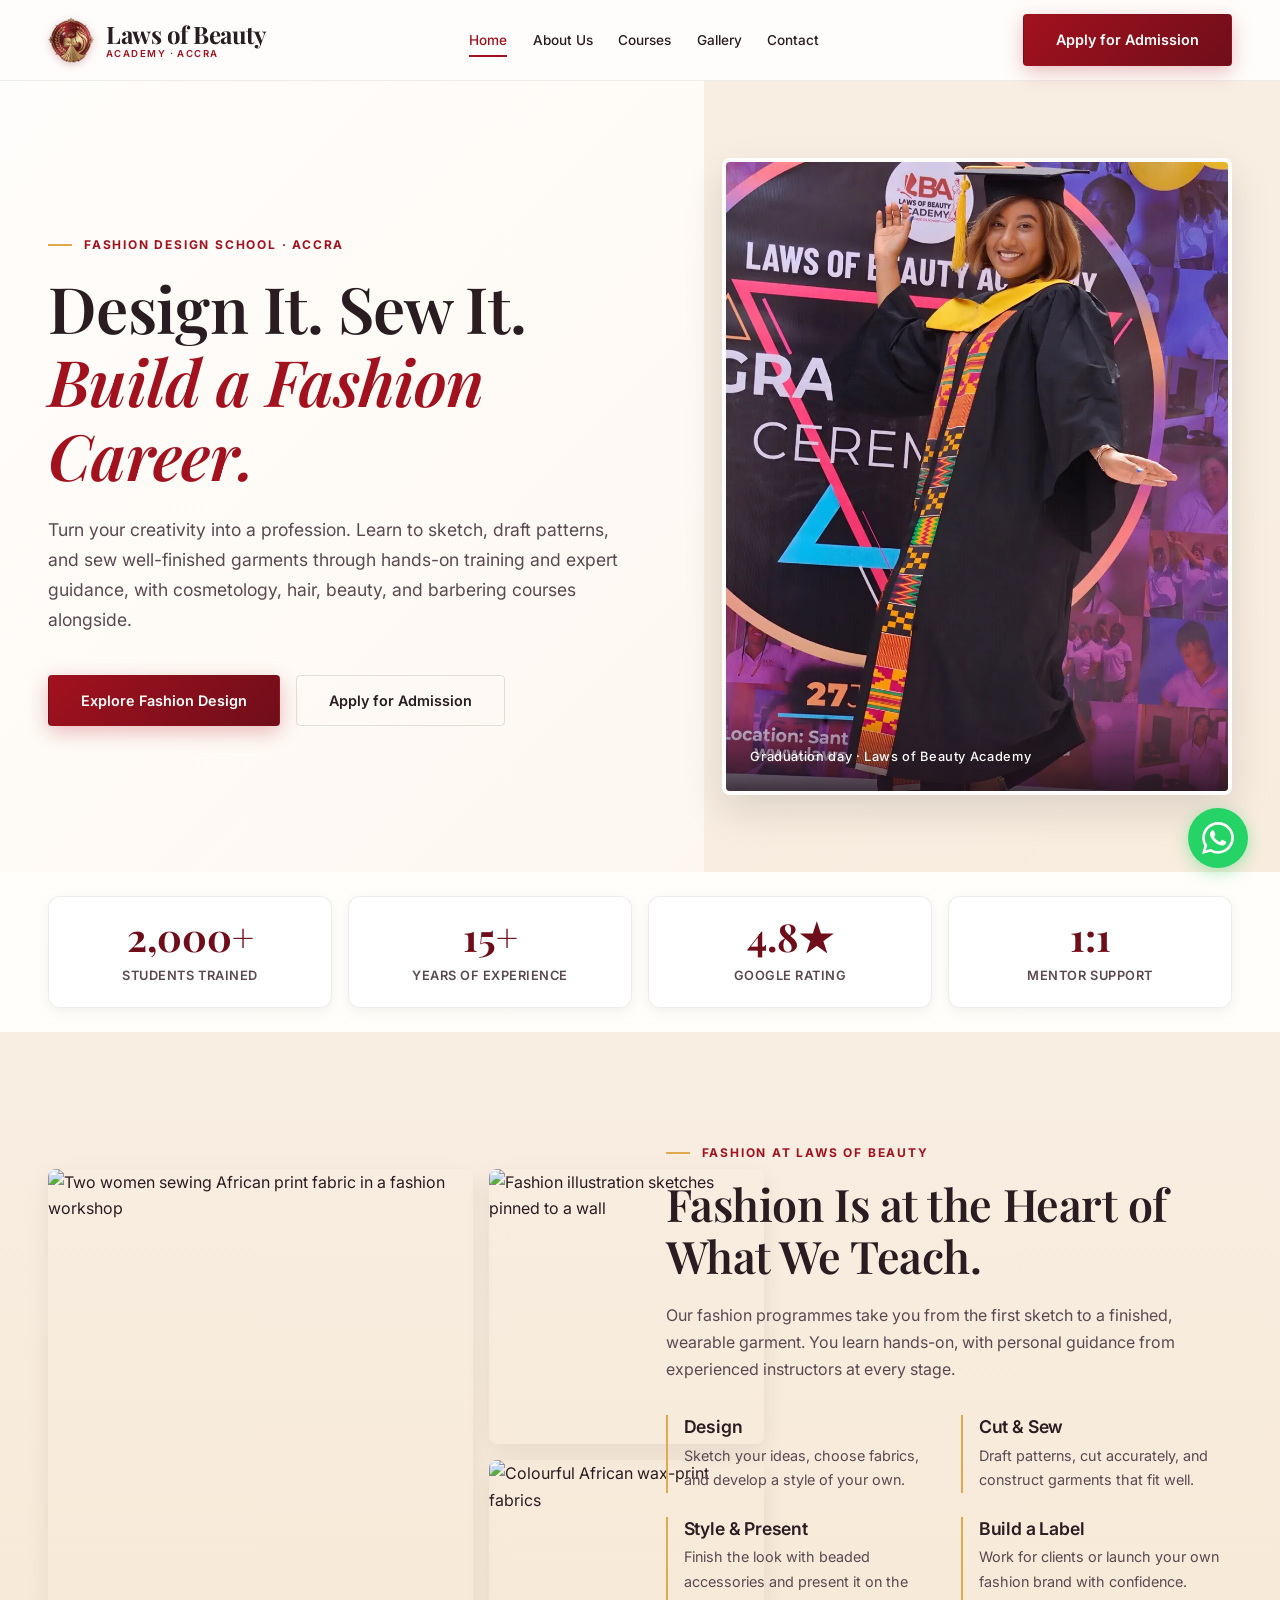
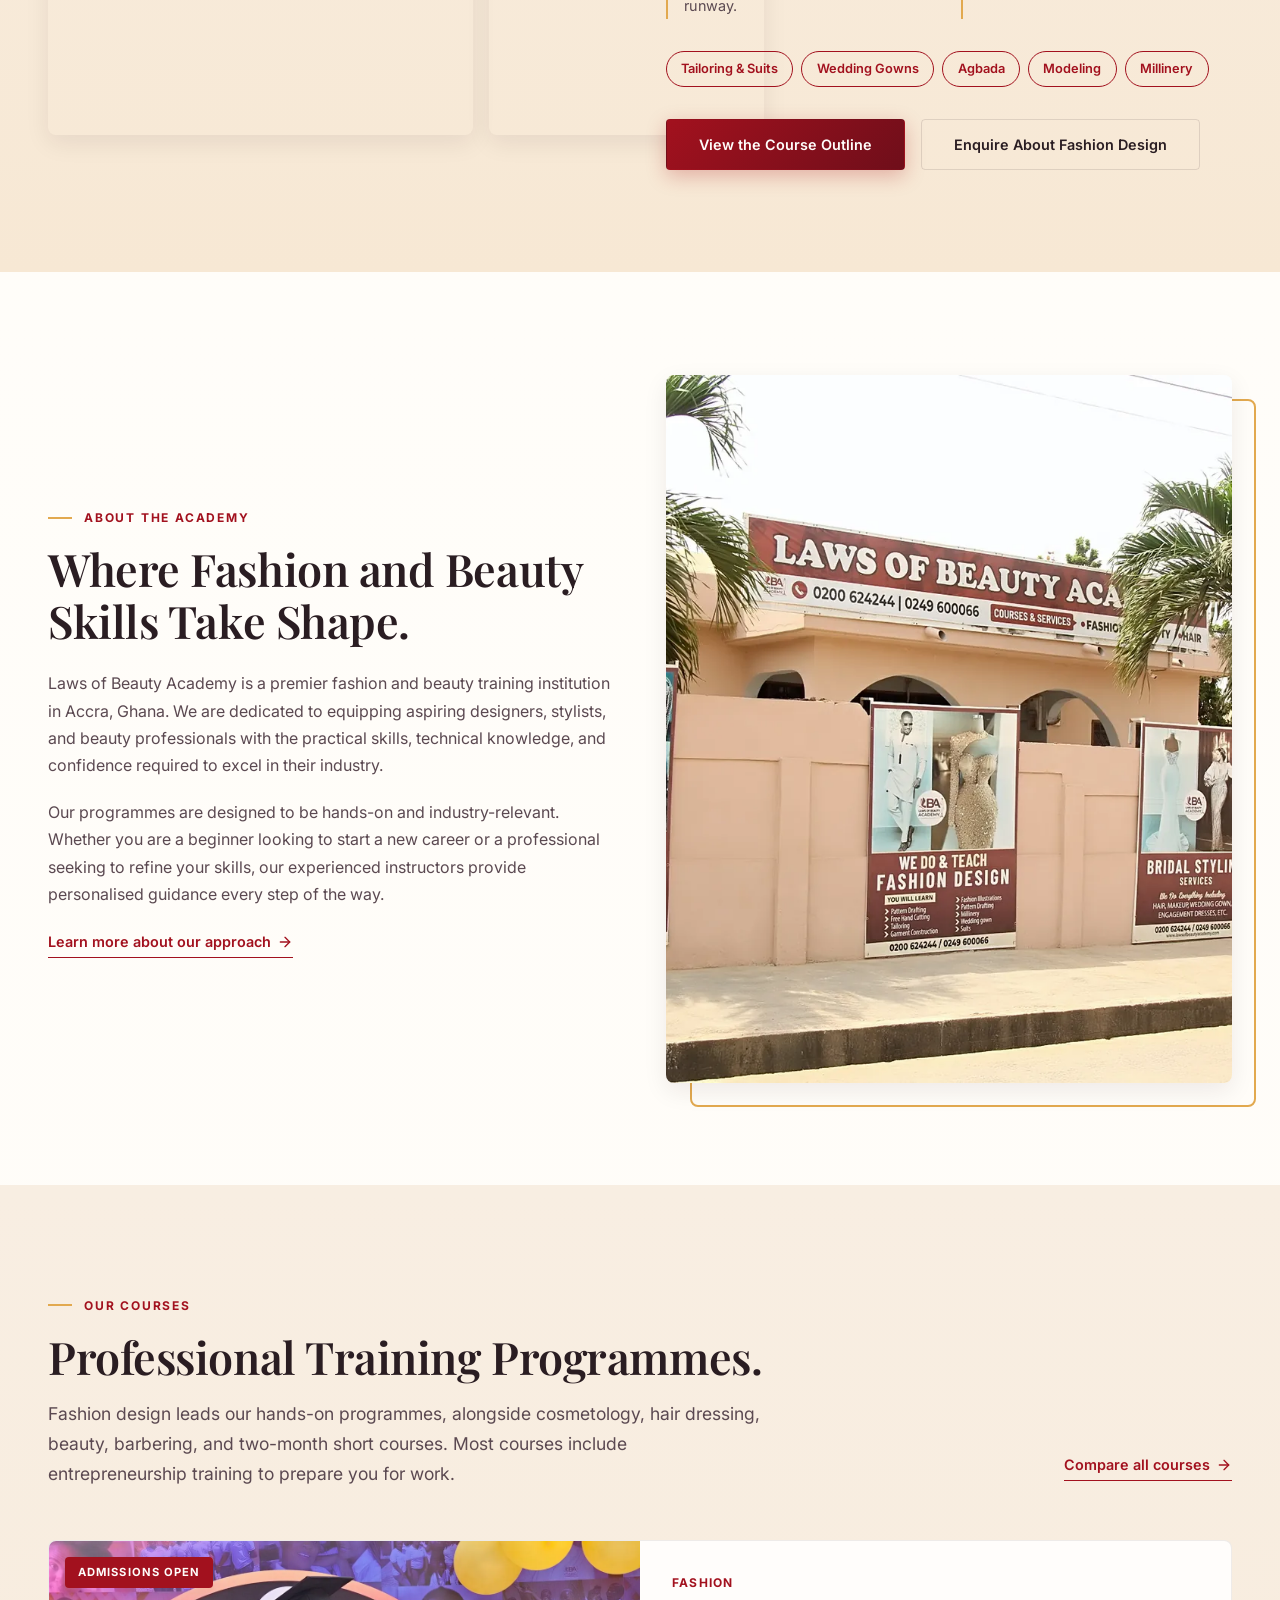
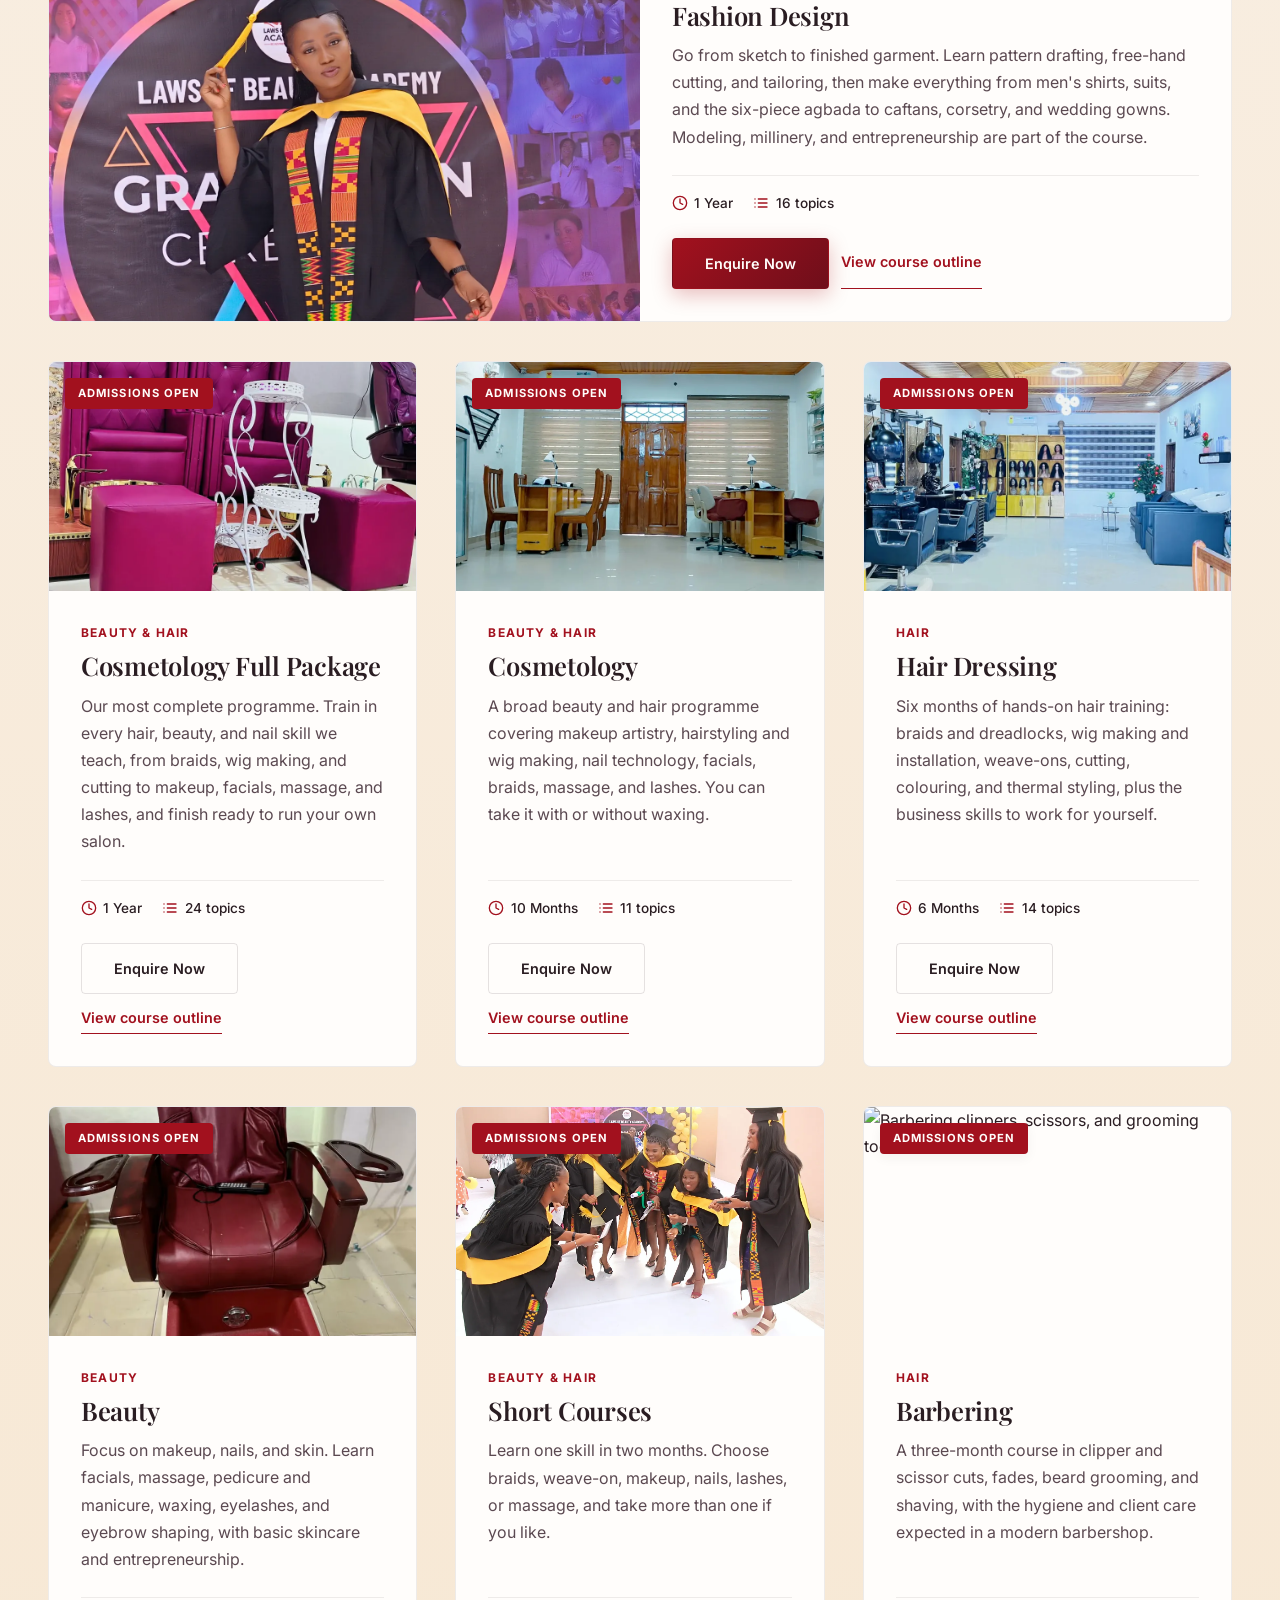
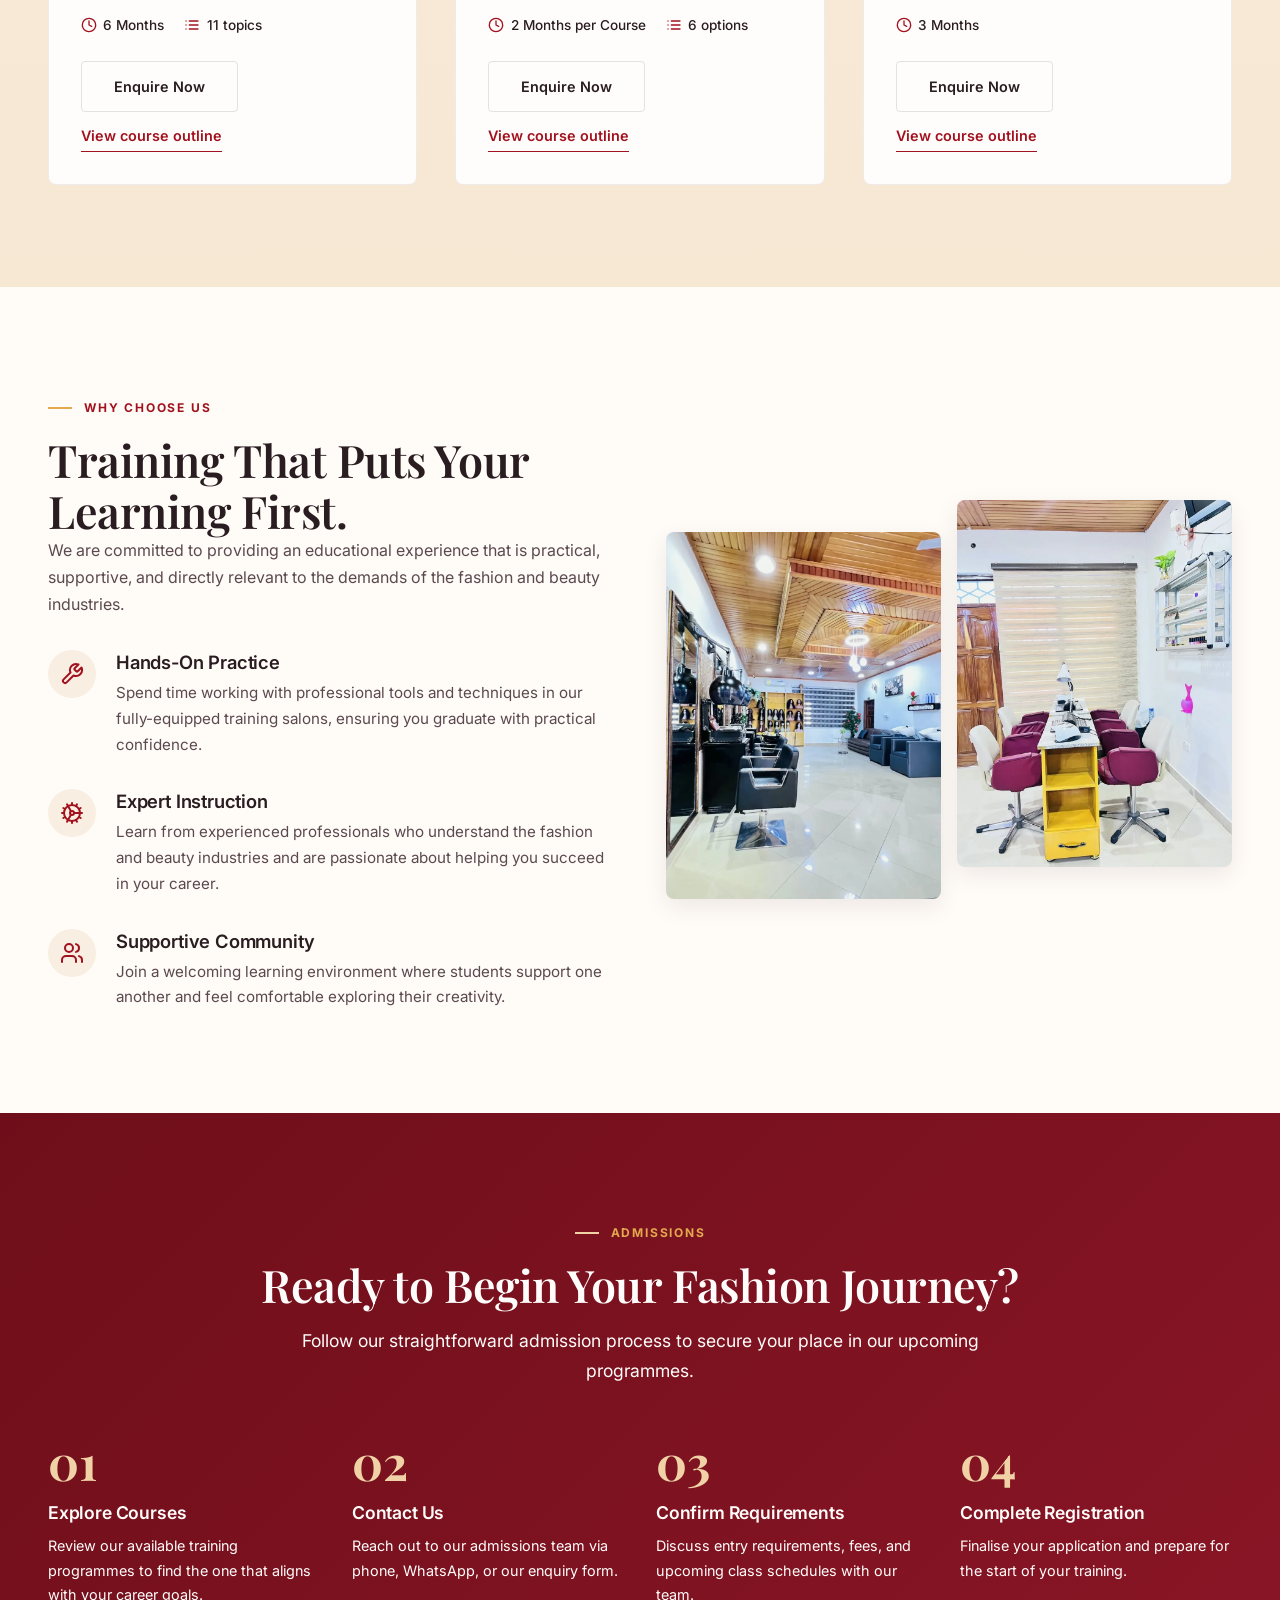
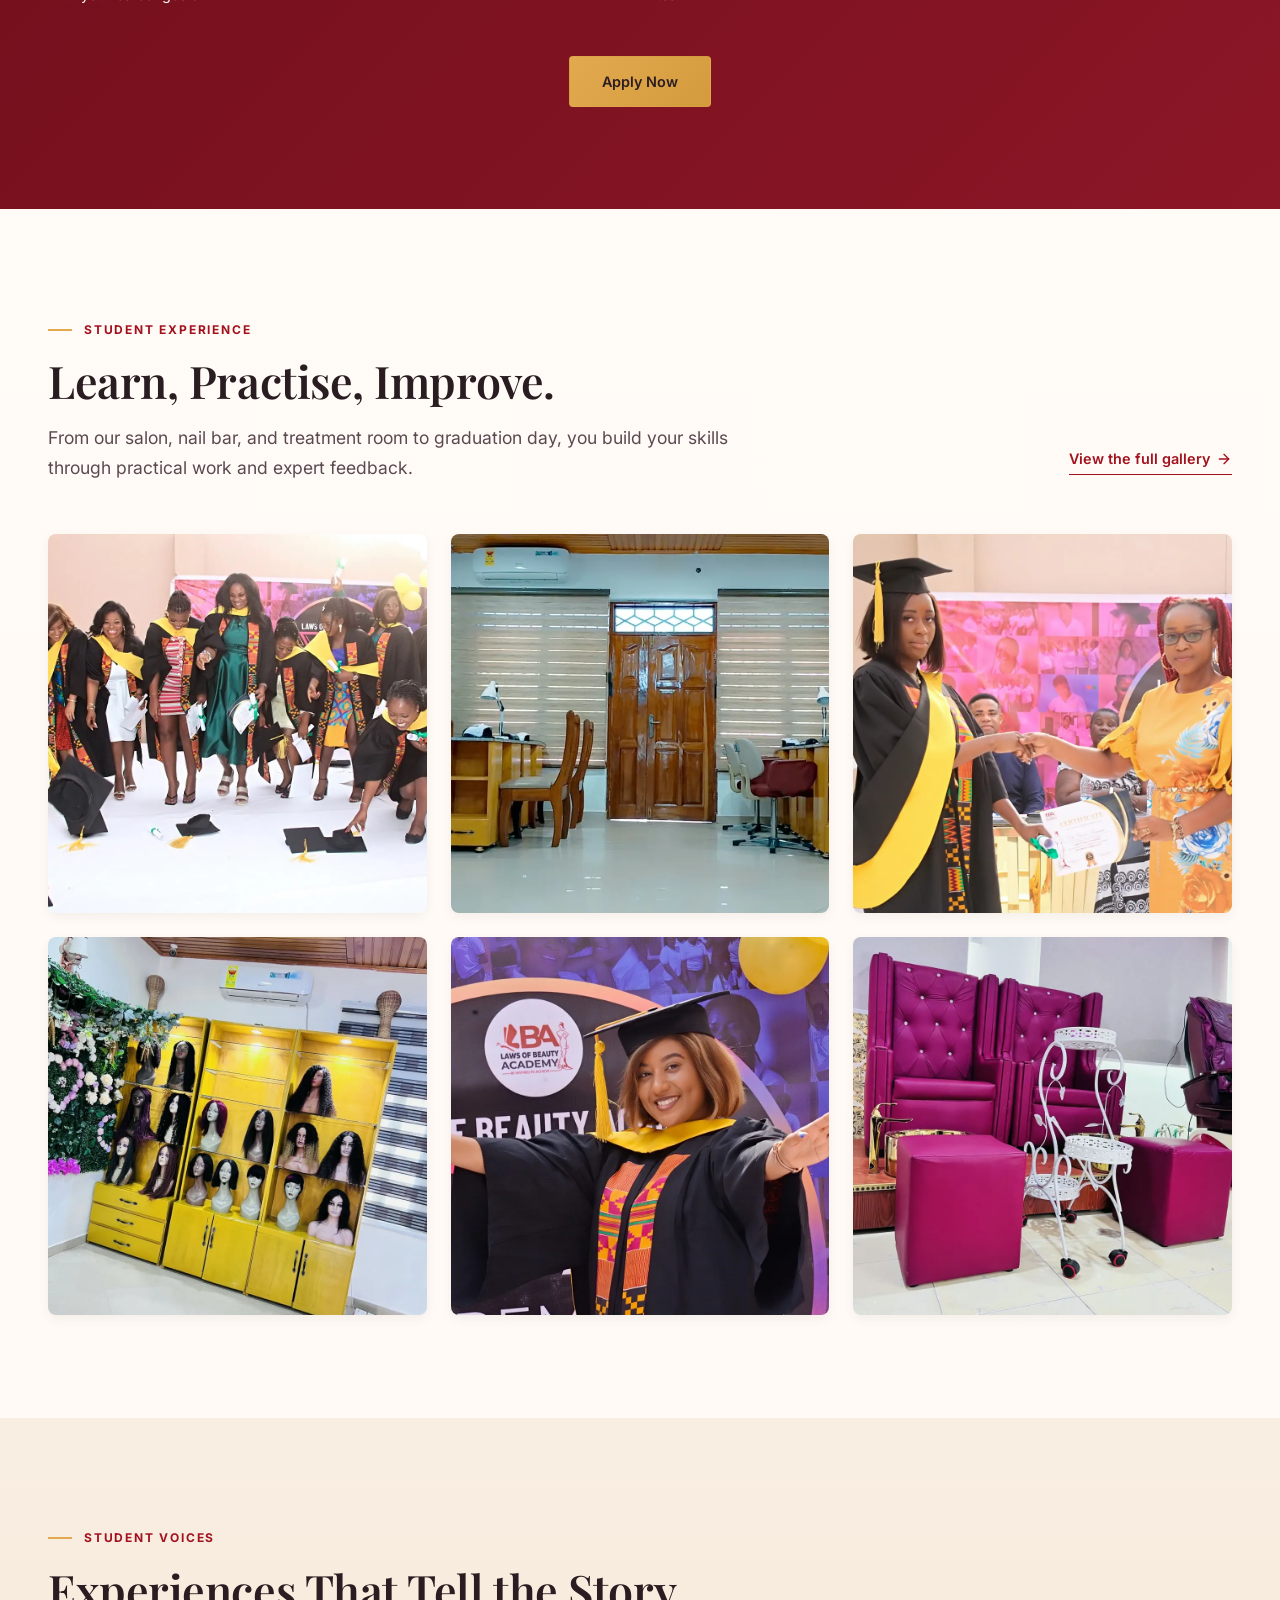
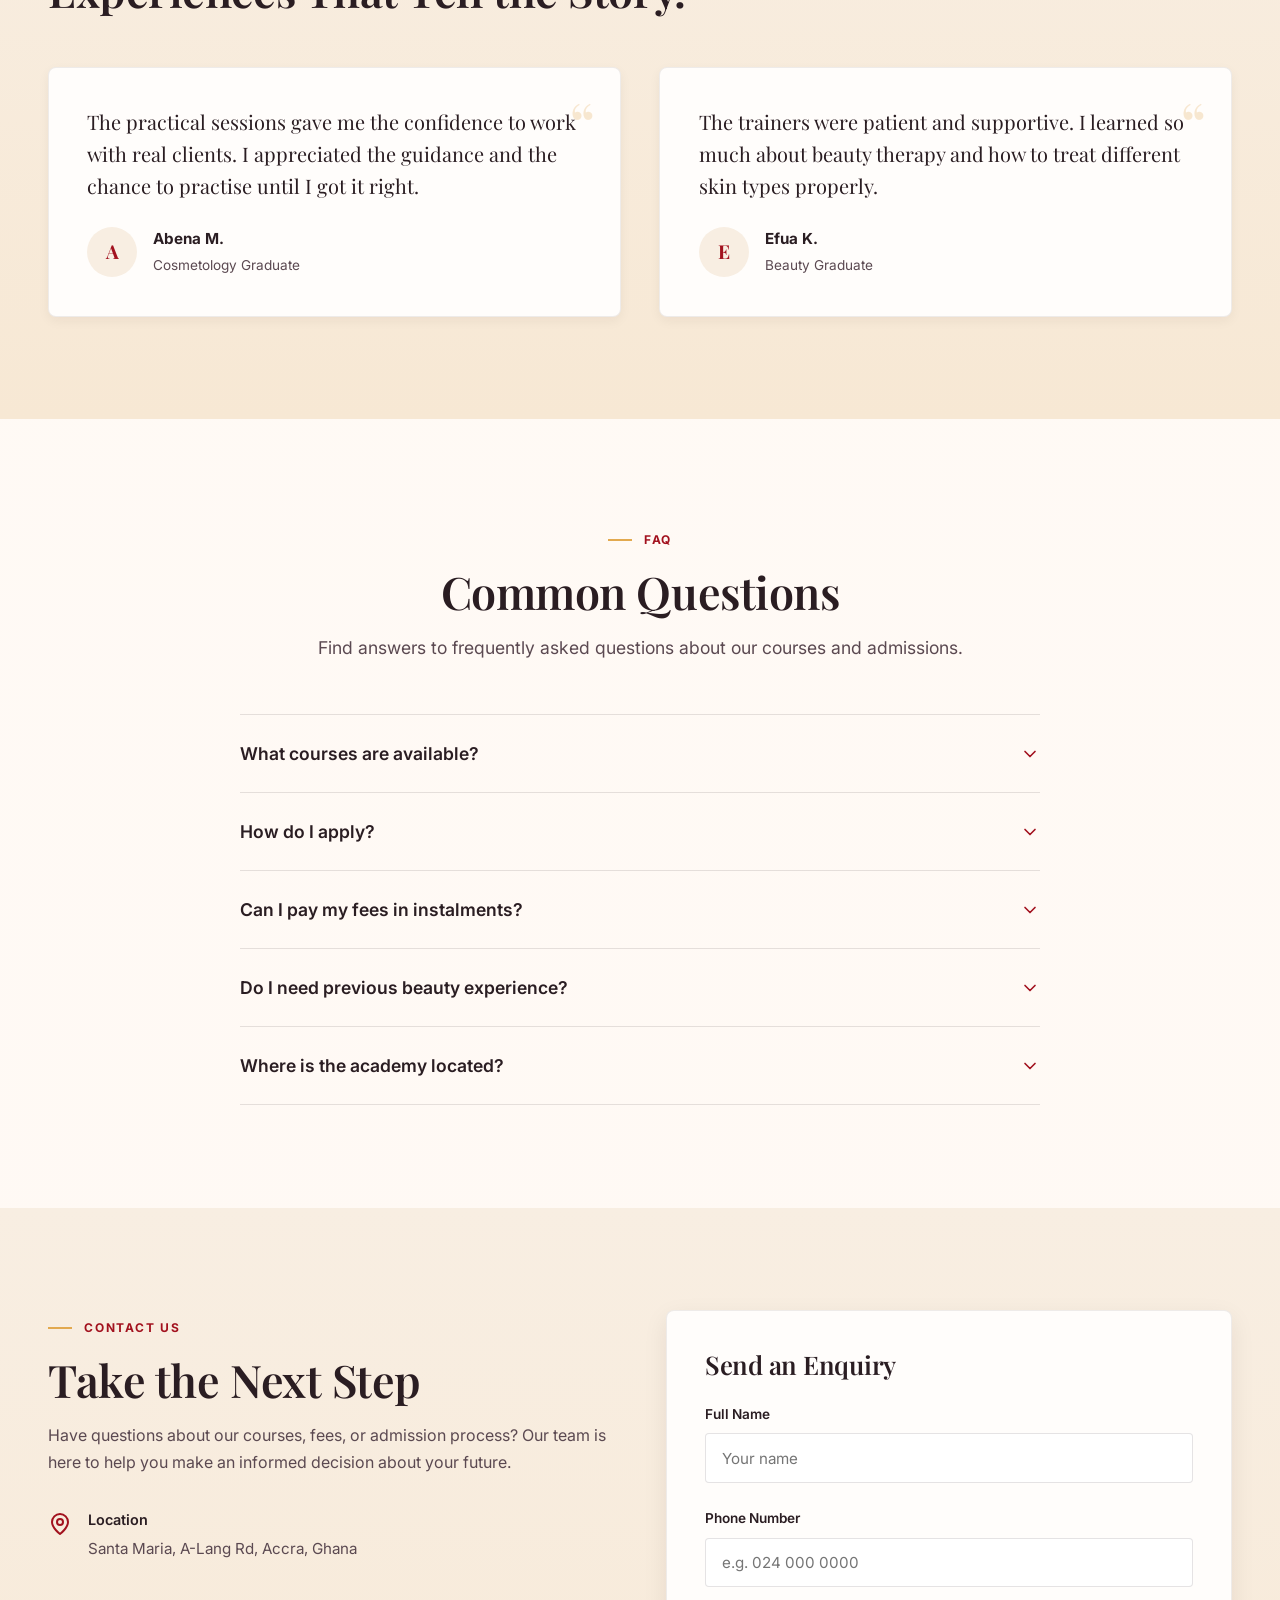
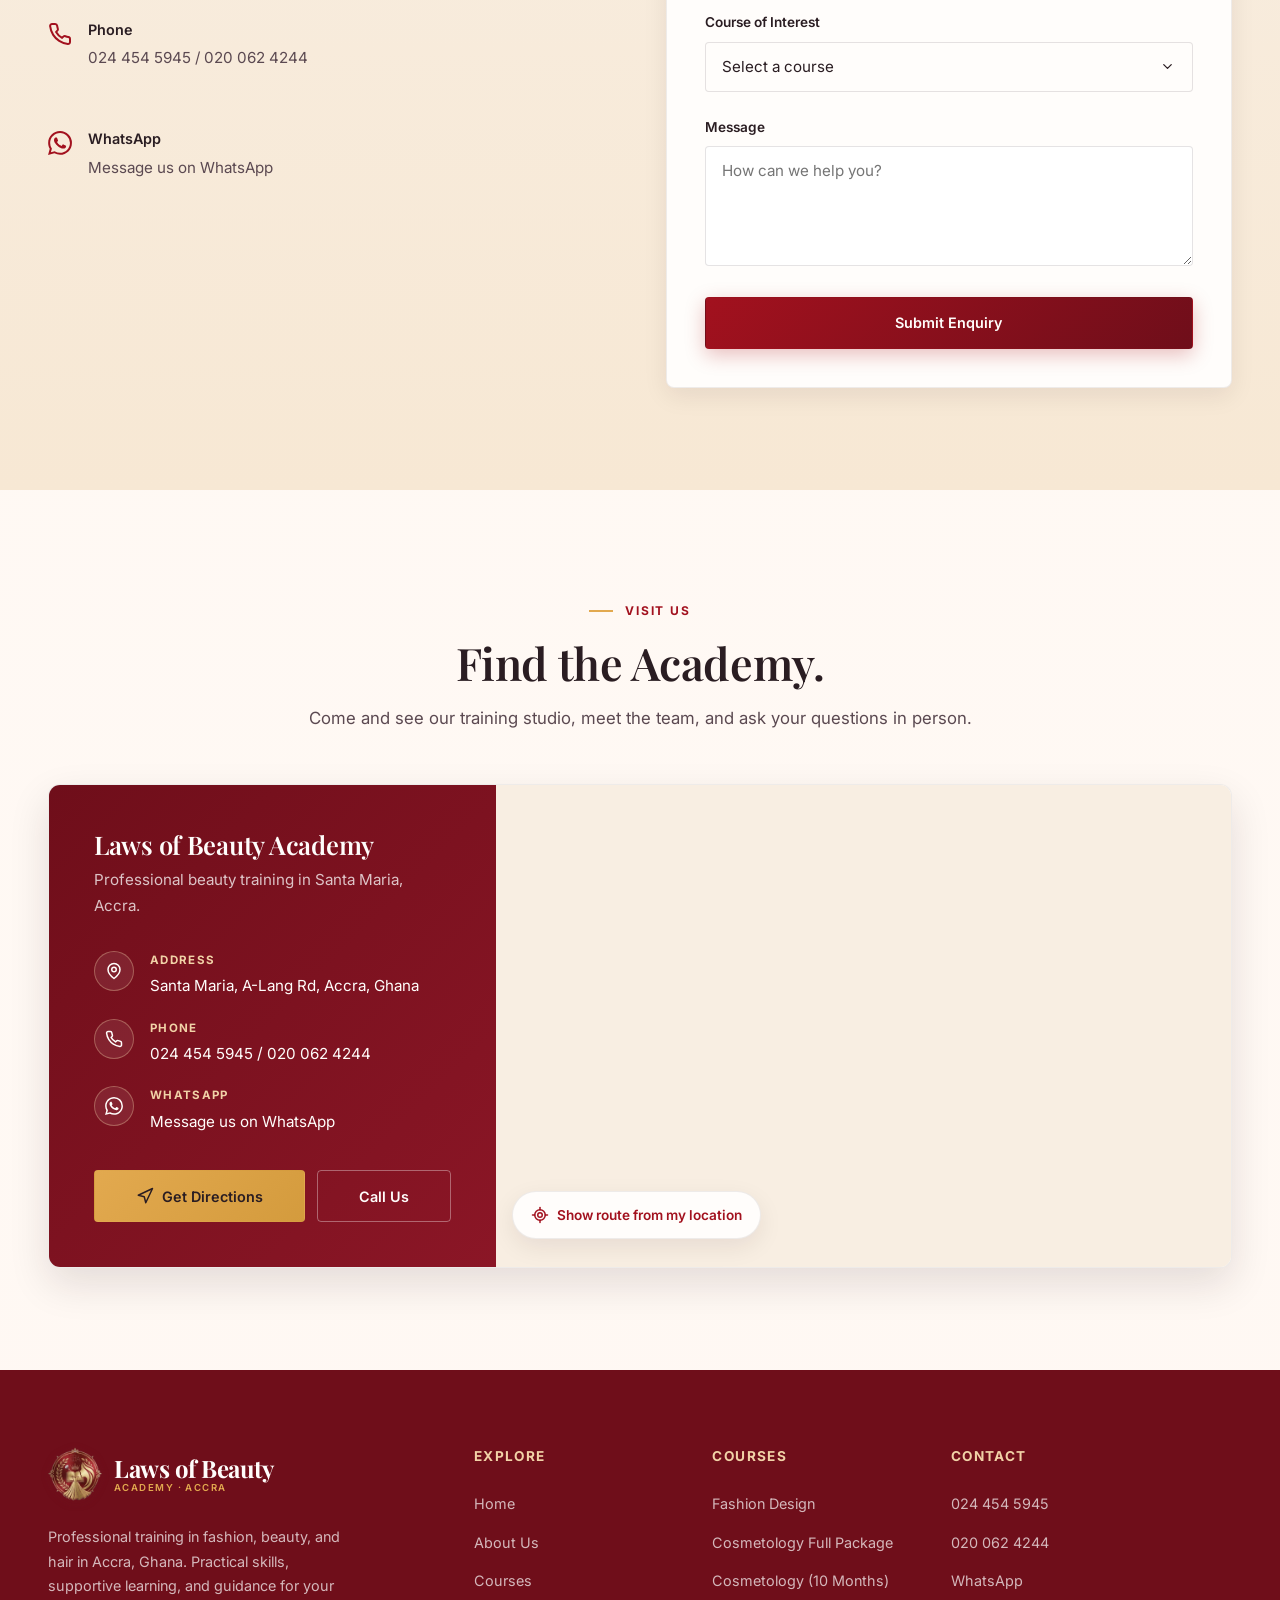
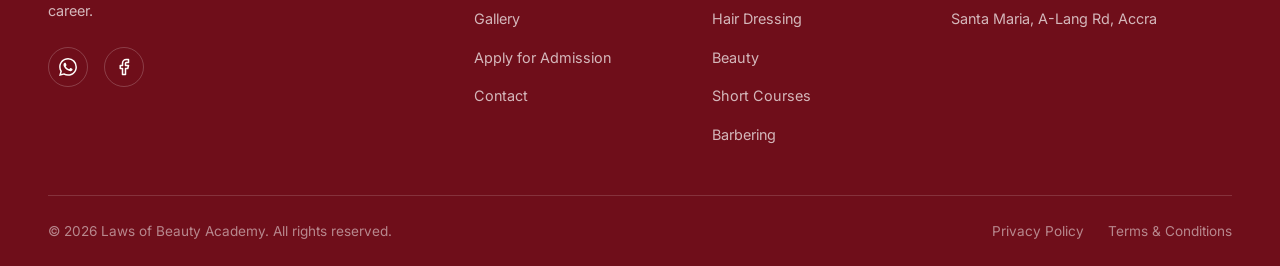
==== commit 893729c8: "Update courses from the official outline and add graduation photos - Courses now match the academy's" ====
--- a/index.html
+++ b/index.html
@@ -6,7 +6,7 @@
   <meta name="theme-color" content="#6F0E1A" />
 
   <title>Laws of Beauty Academy | Fashion Design, Beauty &amp; Hair Training in Accra, Ghana</title>
-  <meta name="description" content="Laws of Beauty Academy offers professional, hands-on training in Accra, Ghana. Courses in fashion design, modeling, beading, cosmetology, hair dressing, beauty therapy, and barbering. Admissions in progress." />
+  <meta name="description" content="Laws of Beauty Academy offers professional, hands-on training in Accra, Ghana. Courses in fashion design, cosmetology, hair dressing, beauty, barbering, and two-month short courses. Admissions in progress." />
   <meta name="robots" content="index, follow" />
   <link rel="canonical" href="https://www.lawsofbeautyacademy.org/" />
 
@@ -14,7 +14,7 @@
   <meta property="og:site_name" content="Laws of Beauty Academy" />
   <meta property="og:locale" content="en_GH" />
   <meta property="og:title" content="Laws of Beauty Academy | Fashion Design, Beauty &amp; Hair Training in Accra, Ghana" />
-  <meta property="og:description" content="Laws of Beauty Academy offers professional, hands-on training in Accra, Ghana. Courses in fashion design, modeling, beading, cosmetology, hair dressing, beauty therapy, and barbering. Admissions in progress." />
+  <meta property="og:description" content="Laws of Beauty Academy offers professional, hands-on training in Accra, Ghana. Courses in fashion design, cosmetology, hair dressing, beauty, barbering, and two-month short courses. Admissions in progress." />
   <meta property="og:url" content="https://www.lawsofbeautyacademy.org/" />
   <meta property="og:image" content="https://www.lawsofbeautyacademy.org/assets/img/og-image.png" />
   <meta property="og:image:width" content="1200" />
@@ -114,7 +114,7 @@
           <span class="eyebrow">Fashion Design School · Accra</span>
           <h1>Design It. Sew It. <em>Build a Fashion Career.</em></h1>
           <p>
-            Turn your creativity into a profession. Learn to sketch, draft patterns, and sew well-finished garments through hands-on training and expert guidance, with modeling, beading, beauty, and hair courses alongside.
+            Turn your creativity into a profession. Learn to sketch, draft patterns, and sew well-finished garments through hands-on training and expert guidance, with cosmetology, hair, beauty, and barbering courses alongside.
           </p>
           <div class="btn-group">
             <a href="#fashion" class="btn btn--primary">Explore Fashion Design</a>
@@ -123,11 +123,11 @@
         </div>
         <div class="hero-media">
           <img
-            src="https://images.unsplash.com/photo-1709809081557-78f803ce93a0?q=80&w=1200&auto=format&fit=crop"
-            alt="Model wearing a bright kente-print dress"
-            width="600" height="750" fetchpriority="high"
+            src="assets/img/graduation/graduate-waving.webp"
+            alt="A smiling Laws of Beauty Academy graduate in gown, cap, and kente stole at the graduation ceremony"
+            width="600" height="900" fetchpriority="high"
           />
-          <div class="hero-media-caption">Fashion design training · Accra</div>
+          <div class="hero-media-caption">Graduation day · Laws of Beauty Academy</div>
         </div>
       </div>
     </section>
@@ -191,14 +191,16 @@
               </div>
             </div>
 
-            <div class="fashion-courses" aria-label="Fashion courses">
-              <a href="courses.html#fashion-design">Fashion Design</a>
-              <a href="courses.html#modeling">Modeling</a>
-              <a href="courses.html#beading">Beading &amp; Jewellery</a>
+            <div class="fashion-courses" aria-label="Fashion design topics">
+              <a href="courses.html#fashion-design">Tailoring &amp; Suits</a>
+              <a href="courses.html#fashion-design">Wedding Gowns</a>
+              <a href="courses.html#fashion-design">Agbada</a>
+              <a href="courses.html#fashion-design">Modeling</a>
+              <a href="courses.html#fashion-design">Millinery</a>
             </div>
 
             <div class="btn-group">
-              <a href="courses.html?filter=fashion" class="btn btn--primary">View Fashion Courses</a>
+              <a href="courses.html#fashion-design" class="btn btn--primary">View the Course Outline</a>
               <a href="apply.html?course=fashion-design#application-form" class="btn btn--secondary">Enquire About Fashion Design</a>
             </div>
           </div>
@@ -228,8 +230,8 @@
           </div>
           <div class="about-media">
             <img
-              src="assets/img/studio/salon-overview.webp"
-              alt="Inside the Laws of Beauty Academy studio in Santa Maria, Accra"
+              src="assets/img/graduation/academy-front.webp"
+              alt="The front of Laws of Beauty Academy on A-Lang Rd, Santa Maria, with posters for hair dressing, fashion design, bridal styling, and beauty"
               width="600" height="750" loading="lazy"
             />
           </div>
@@ -246,7 +248,7 @@
           <div>
             <span class="eyebrow">Our Courses</span>
             <h2>Professional Training Programmes.</h2>
-            <p>Fashion design leads our seven hands-on programmes, with modeling, beading, beauty, and hair courses to complete your skills and prepare you for a successful career.</p>
+            <p>Fashion design leads our hands-on programmes, alongside cosmetology, hair dressing, beauty, barbering, and two-month short courses. Most courses include entrepreneurship training to prepare you for work.</p>
           </div>
           <a href="courses.html" class="text-link">
             Compare all courses
@@ -258,113 +260,120 @@
 
           <article class="course-card course-card--featured">
             <div class="course-card__image">
-              <img src="https://images.unsplash.com/photo-1790943780822-9918073fe9f1?q=80&w=1000&auto=format&fit=crop" alt="Two women sewing African print fabric in a fashion workshop" width="800" height="500" loading="lazy" decoding="async" />
+              <img src="assets/img/graduation/graduate-tassel.webp" alt="Laws of Beauty Academy graduate in a kente stole holding her cap tassel" width="800" height="500" loading="lazy" decoding="async" />
               <span class="course-card__status course-card__status--open">Admissions Open</span>
             </div>
             <div class="course-card__body">
               <span class="course-card__category">Fashion</span>
               <h3>Fashion Design</h3>
-              <p>Learn to sketch your ideas, draft patterns, cut, and sew well-finished garments, from everyday wear to African print and occasion pieces. Build the skills to work for clients or launch your own label.</p>
+              <p>Go from sketch to finished garment. Learn pattern drafting, free-hand cutting, and tailoring, then make everything from men's shirts, suits, and the six-piece agbada to caftans, corsetry, and wedding gowns. Modeling, millinery, and entrepreneurship are part of the course.</p>
               <div class="course-card__meta">
-                <span class="course-meta-item"><svg xmlns="http://www.w3.org/2000/svg" viewBox="0 0 24 24" fill="none" stroke="currentColor" stroke-width="2" stroke-linecap="round" stroke-linejoin="round" aria-hidden="true"><circle cx="12" cy="12" r="10"/><polyline points="12 6 12 12 16 14"/></svg> 24 Weeks</span>
-                <span class="course-meta-item"><svg xmlns="http://www.w3.org/2000/svg" viewBox="0 0 24 24" fill="none" stroke="currentColor" stroke-width="2" stroke-linecap="round" stroke-linejoin="round" aria-hidden="true"><rect x="3" y="4" width="18" height="18" rx="2" ry="2"/><line x1="16" y1="2" x2="16" y2="6"/><line x1="8" y1="2" x2="8" y2="6"/><line x1="3" y1="10" x2="21" y2="10"/></svg> Full-time</span>
+                <span class="course-meta-item"><svg xmlns="http://www.w3.org/2000/svg" viewBox="0 0 24 24" fill="none" stroke="currentColor" stroke-width="2" stroke-linecap="round" stroke-linejoin="round" aria-hidden="true"><circle cx="12" cy="12" r="10"/><polyline points="12 6 12 12 16 14"/></svg> 1 Year</span>
+                <span class="course-meta-item"><svg xmlns="http://www.w3.org/2000/svg" viewBox="0 0 24 24" fill="none" stroke="currentColor" stroke-width="2" stroke-linecap="round" stroke-linejoin="round" aria-hidden="true"><line x1="8" y1="6" x2="21" y2="6"/><line x1="8" y1="12" x2="21" y2="12"/><line x1="8" y1="18" x2="21" y2="18"/><line x1="3" y1="6" x2="3.01" y2="6"/><line x1="3" y1="12" x2="3.01" y2="12"/><line x1="3" y1="18" x2="3.01" y2="18"/></svg> 16 topics</span>
               </div>
               <div class="course-card__actions">
                 <a href="apply.html?course=fashion-design#application-form" class="btn btn--primary">Enquire Now</a>
+                <a href="courses.html#fashion-design" class="text-link">View course outline</a>
               </div>
             </div>
           </article>
 
           <article class="course-card">
             <div class="course-card__image">
-              <img src="https://images.unsplash.com/photo-1605289355680-75fb41239154?q=80&w=800&auto=format&fit=crop" alt="Models walking the runway at a fashion show" width="600" height="375" loading="lazy" decoding="async" />
+              <img src="assets/img/studio/pedicure-thrones.webp" alt="Pedicure chairs with gold foot basins in the academy studio" width="600" height="375" loading="lazy" decoding="async" />
               <span class="course-card__status course-card__status--open">Admissions Open</span>
             </div>
             <div class="course-card__body">
-              <span class="course-card__category">Fashion</span>
-              <h3>Modeling</h3>
-              <p>Build confidence on the runway and in front of the camera. Learn posture, walking, posing, and the professional habits needed for shows and photo shoots.</p>
+              <span class="course-card__category">Beauty &amp; Hair</span>
+              <h3>Cosmetology Full Package</h3>
+              <p>Our most complete programme. Train in every hair, beauty, and nail skill we teach, from braids, wig making, and cutting to makeup, facials, massage, and lashes, and finish ready to run your own salon.</p>
               <div class="course-card__meta">
-                <span class="course-meta-item"><svg xmlns="http://www.w3.org/2000/svg" viewBox="0 0 24 24" fill="none" stroke="currentColor" stroke-width="2" stroke-linecap="round" stroke-linejoin="round" aria-hidden="true"><circle cx="12" cy="12" r="10"/><polyline points="12 6 12 12 16 14"/></svg> Duration on request</span>
-                <span class="course-meta-item"><svg xmlns="http://www.w3.org/2000/svg" viewBox="0 0 24 24" fill="none" stroke="currentColor" stroke-width="2" stroke-linecap="round" stroke-linejoin="round" aria-hidden="true"><rect x="3" y="4" width="18" height="18" rx="2" ry="2"/><line x1="16" y1="2" x2="16" y2="6"/><line x1="8" y1="2" x2="8" y2="6"/><line x1="3" y1="10" x2="21" y2="10"/></svg> Flexible schedule</span>
+                <span class="course-meta-item"><svg xmlns="http://www.w3.org/2000/svg" viewBox="0 0 24 24" fill="none" stroke="currentColor" stroke-width="2" stroke-linecap="round" stroke-linejoin="round" aria-hidden="true"><circle cx="12" cy="12" r="10"/><polyline points="12 6 12 12 16 14"/></svg> 1 Year</span>
+                <span class="course-meta-item"><svg xmlns="http://www.w3.org/2000/svg" viewBox="0 0 24 24" fill="none" stroke="currentColor" stroke-width="2" stroke-linecap="round" stroke-linejoin="round" aria-hidden="true"><line x1="8" y1="6" x2="21" y2="6"/><line x1="8" y1="12" x2="21" y2="12"/><line x1="8" y1="18" x2="21" y2="18"/><line x1="3" y1="6" x2="3.01" y2="6"/><line x1="3" y1="12" x2="3.01" y2="12"/><line x1="3" y1="18" x2="3.01" y2="18"/></svg> 24 topics</span>
               </div>
               <div class="course-card__actions">
-                <a href="apply.html?course=modeling#application-form" class="btn btn--secondary">Enquire Now</a>
+                <a href="apply.html?course=cosmetology-full#application-form" class="btn btn--secondary">Enquire Now</a>
+                <a href="courses.html#cosmetology-full" class="text-link">View course outline</a>
               </div>
             </div>
           </article>
 
           <article class="course-card">
             <div class="course-card__image">
-              <img src="https://images.unsplash.com/photo-1515562141207-7a88fb7ce338?q=80&w=800&auto=format&fit=crop" alt="Handcrafted bead necklace in a jewellery box" width="600" height="375" loading="lazy" decoding="async" />
+              <img src="assets/img/studio/nail-bar-overview.webp" alt="The academy nail bar with manicure stations" width="600" height="375" loading="lazy" decoding="async" />
               <span class="course-card__status course-card__status--open">Admissions Open</span>
             </div>
             <div class="course-card__body">
-              <span class="course-card__category">Fashion</span>
-              <h3>Beading &amp; Jewellery</h3>
-              <p>Create beaded necklaces, bracelets, and accessories by hand, from everyday pieces to bridal and cultural designs, with an eye for colour and detail.</p>
+              <span class="course-card__category">Beauty &amp; Hair</span>
+              <h3>Cosmetology</h3>
+              <p>A broad beauty and hair programme covering makeup artistry, hairstyling and wig making, nail technology, facials, braids, massage, and lashes. You can take it with or without waxing.</p>
               <div class="course-card__meta">
-                <span class="course-meta-item"><svg xmlns="http://www.w3.org/2000/svg" viewBox="0 0 24 24" fill="none" stroke="currentColor" stroke-width="2" stroke-linecap="round" stroke-linejoin="round" aria-hidden="true"><circle cx="12" cy="12" r="10"/><polyline points="12 6 12 12 16 14"/></svg> 6 Weeks</span>
-                <span class="course-meta-item"><svg xmlns="http://www.w3.org/2000/svg" viewBox="0 0 24 24" fill="none" stroke="currentColor" stroke-width="2" stroke-linecap="round" stroke-linejoin="round" aria-hidden="true"><rect x="3" y="4" width="18" height="18" rx="2" ry="2"/><line x1="16" y1="2" x2="16" y2="6"/><line x1="8" y1="2" x2="8" y2="6"/><line x1="3" y1="10" x2="21" y2="10"/></svg> Weekday</span>
+                <span class="course-meta-item"><svg xmlns="http://www.w3.org/2000/svg" viewBox="0 0 24 24" fill="none" stroke="currentColor" stroke-width="2" stroke-linecap="round" stroke-linejoin="round" aria-hidden="true"><circle cx="12" cy="12" r="10"/><polyline points="12 6 12 12 16 14"/></svg> 10 Months</span>
+                <span class="course-meta-item"><svg xmlns="http://www.w3.org/2000/svg" viewBox="0 0 24 24" fill="none" stroke="currentColor" stroke-width="2" stroke-linecap="round" stroke-linejoin="round" aria-hidden="true"><line x1="8" y1="6" x2="21" y2="6"/><line x1="8" y1="12" x2="21" y2="12"/><line x1="8" y1="18" x2="21" y2="18"/><line x1="3" y1="6" x2="3.01" y2="6"/><line x1="3" y1="12" x2="3.01" y2="12"/><line x1="3" y1="18" x2="3.01" y2="18"/></svg> 11 topics</span>
               </div>
               <div class="course-card__actions">
-                <a href="apply.html?course=beading#application-form" class="btn btn--secondary">Enquire Now</a>
+                <a href="apply.html?course=cosmetology#application-form" class="btn btn--secondary">Enquire Now</a>
+                <a href="courses.html#cosmetology" class="text-link">View course outline</a>
               </div>
             </div>
           </article>
+
           <article class="course-card">
             <div class="course-card__image">
-              <img src="https://images.unsplash.com/photo-1596462502278-27bfdc403348?q=80&w=800&auto=format&fit=crop" alt="Professional makeup tools used in the cosmetology course" width="600" height="375" loading="lazy" decoding="async" />
+              <img src="assets/img/studio/salon-overview.webp" alt="The academy salon with styling chairs, wig display, and wash basins" width="600" height="375" loading="lazy" decoding="async" />
+              <span class="course-card__status course-card__status--open">Admissions Open</span>
+            </div>
+            <div class="course-card__body">
+              <span class="course-card__category">Hair</span>
+              <h3>Hair Dressing</h3>
+              <p>Six months of hands-on hair training: braids and dreadlocks, wig making and installation, weave-ons, cutting, colouring, and thermal styling, plus the business skills to work for yourself.</p>
+              <div class="course-card__meta">
+                <span class="course-meta-item"><svg xmlns="http://www.w3.org/2000/svg" viewBox="0 0 24 24" fill="none" stroke="currentColor" stroke-width="2" stroke-linecap="round" stroke-linejoin="round" aria-hidden="true"><circle cx="12" cy="12" r="10"/><polyline points="12 6 12 12 16 14"/></svg> 6 Months</span>
+                <span class="course-meta-item"><svg xmlns="http://www.w3.org/2000/svg" viewBox="0 0 24 24" fill="none" stroke="currentColor" stroke-width="2" stroke-linecap="round" stroke-linejoin="round" aria-hidden="true"><line x1="8" y1="6" x2="21" y2="6"/><line x1="8" y1="12" x2="21" y2="12"/><line x1="8" y1="18" x2="21" y2="18"/><line x1="3" y1="6" x2="3.01" y2="6"/><line x1="3" y1="12" x2="3.01" y2="12"/><line x1="3" y1="18" x2="3.01" y2="18"/></svg> 14 topics</span>
+              </div>
+              <div class="course-card__actions">
+                <a href="apply.html?course=hair-dressing#application-form" class="btn btn--secondary">Enquire Now</a>
+                <a href="courses.html#hair-dressing" class="text-link">View course outline</a>
+              </div>
+            </div>
+          </article>
+
+          <article class="course-card">
+            <div class="course-card__image">
+              <img src="assets/img/studio/pedicure-spa-chair.webp" alt="Pedicure spa chair with foot bath in the academy studio" width="600" height="375" loading="lazy" decoding="async" />
               <span class="course-card__status course-card__status--open">Admissions Open</span>
             </div>
             <div class="course-card__body">
               <span class="course-card__category">Beauty</span>
-              <h3>Professional Cosmetology</h3>
-              <p>Develop comprehensive practical skills in makeup artistry, skincare, and beauty treatments. Learn about skin preparation, product knowledge, and advanced application techniques in a professional setting.</p>
+              <h3>Beauty</h3>
+              <p>Focus on makeup, nails, and skin. Learn facials, massage, pedicure and manicure, waxing, eyelashes, and eyebrow shaping, with basic skincare and entrepreneurship.</p>
               <div class="course-card__meta">
-                <span class="course-meta-item"><svg xmlns="http://www.w3.org/2000/svg" viewBox="0 0 24 24" fill="none" stroke="currentColor" stroke-width="2" stroke-linecap="round" stroke-linejoin="round" aria-hidden="true"><circle cx="12" cy="12" r="10"/><polyline points="12 6 12 12 16 14"/></svg> 12 Weeks</span>
-                <span class="course-meta-item"><svg xmlns="http://www.w3.org/2000/svg" viewBox="0 0 24 24" fill="none" stroke="currentColor" stroke-width="2" stroke-linecap="round" stroke-linejoin="round" aria-hidden="true"><rect x="3" y="4" width="18" height="18" rx="2" ry="2"/><line x1="16" y1="2" x2="16" y2="6"/><line x1="8" y1="2" x2="8" y2="6"/><line x1="3" y1="10" x2="21" y2="10"/></svg> Weekday &amp; Weekend</span>
+                <span class="course-meta-item"><svg xmlns="http://www.w3.org/2000/svg" viewBox="0 0 24 24" fill="none" stroke="currentColor" stroke-width="2" stroke-linecap="round" stroke-linejoin="round" aria-hidden="true"><circle cx="12" cy="12" r="10"/><polyline points="12 6 12 12 16 14"/></svg> 6 Months</span>
+                <span class="course-meta-item"><svg xmlns="http://www.w3.org/2000/svg" viewBox="0 0 24 24" fill="none" stroke="currentColor" stroke-width="2" stroke-linecap="round" stroke-linejoin="round" aria-hidden="true"><line x1="8" y1="6" x2="21" y2="6"/><line x1="8" y1="12" x2="21" y2="12"/><line x1="8" y1="18" x2="21" y2="18"/><line x1="3" y1="6" x2="3.01" y2="6"/><line x1="3" y1="12" x2="3.01" y2="12"/><line x1="3" y1="18" x2="3.01" y2="18"/></svg> 11 topics</span>
               </div>
               <div class="course-card__actions">
-                <a href="apply.html?course=cosmetology#application-form" class="btn btn--secondary">Enquire Now</a>
+                <a href="apply.html?course=beauty#application-form" class="btn btn--secondary">Enquire Now</a>
+                <a href="courses.html#beauty" class="text-link">View course outline</a>
               </div>
             </div>
           </article>
 
           <article class="course-card">
             <div class="course-card__image">
-              <img src="assets/img/studio/styling-stations.webp" alt="Hair styling stations with mirrors and hood dryers at the academy" width="600" height="375" loading="lazy" decoding="async" />
+              <img src="assets/img/graduation/graduates-dancing.webp" alt="Laws of Beauty Academy graduates dancing together at their graduation ceremony" width="600" height="375" loading="lazy" decoding="async" />
               <span class="course-card__status course-card__status--open">Admissions Open</span>
             </div>
             <div class="course-card__body">
-              <span class="course-card__category">Hair</span>
-              <h3>Professional Hair Dressing</h3>
-              <p>Master the art of hair styling, cutting, and treatment. Learn industry-standard techniques to help clients achieve their desired looks, from classic styles to modern trends.</p>
+              <span class="course-card__category">Beauty &amp; Hair</span>
+              <h3>Short Courses</h3>
+              <p>Learn one skill in two months. Choose braids, weave-on, makeup, nails, lashes, or massage, and take more than one if you like.</p>
               <div class="course-card__meta">
-                <span class="course-meta-item"><svg xmlns="http://www.w3.org/2000/svg" viewBox="0 0 24 24" fill="none" stroke="currentColor" stroke-width="2" stroke-linecap="round" stroke-linejoin="round" aria-hidden="true"><circle cx="12" cy="12" r="10"/><polyline points="12 6 12 12 16 14"/></svg> 16 Weeks</span>
-                <span class="course-meta-item"><svg xmlns="http://www.w3.org/2000/svg" viewBox="0 0 24 24" fill="none" stroke="currentColor" stroke-width="2" stroke-linecap="round" stroke-linejoin="round" aria-hidden="true"><rect x="3" y="4" width="18" height="18" rx="2" ry="2"/><line x1="16" y1="2" x2="16" y2="6"/><line x1="8" y1="2" x2="8" y2="6"/><line x1="3" y1="10" x2="21" y2="10"/></svg> Full-time</span>
+                <span class="course-meta-item"><svg xmlns="http://www.w3.org/2000/svg" viewBox="0 0 24 24" fill="none" stroke="currentColor" stroke-width="2" stroke-linecap="round" stroke-linejoin="round" aria-hidden="true"><circle cx="12" cy="12" r="10"/><polyline points="12 6 12 12 16 14"/></svg> 2 Months per Course</span>
+                <span class="course-meta-item"><svg xmlns="http://www.w3.org/2000/svg" viewBox="0 0 24 24" fill="none" stroke="currentColor" stroke-width="2" stroke-linecap="round" stroke-linejoin="round" aria-hidden="true"><line x1="8" y1="6" x2="21" y2="6"/><line x1="8" y1="12" x2="21" y2="12"/><line x1="8" y1="18" x2="21" y2="18"/><line x1="3" y1="6" x2="3.01" y2="6"/><line x1="3" y1="12" x2="3.01" y2="12"/><line x1="3" y1="18" x2="3.01" y2="18"/></svg> 6 options</span>
               </div>
               <div class="course-card__actions">
-                <a href="apply.html?course=hair-dressing#application-form" class="btn btn--secondary">Enquire Now</a>
-              </div>
-            </div>
-          </article>
-
-          <article class="course-card">
-            <div class="course-card__image">
-              <img src="assets/img/studio/treatment-room.webp" alt="The academy treatment room with facial steamer and treatment bed" width="600" height="375" loading="lazy" decoding="async" />
-              <span class="course-card__status course-card__status--open">Admissions Open</span>
-            </div>
-            <div class="course-card__body">
-              <span class="course-card__category">Beauty</span>
-              <h3>Beauty Therapy &amp; Skincare</h3>
-              <p>Learn the fundamentals of skin analysis, facial treatments, and professional skincare routines. Build practical skills for a career in beauty therapy and client care.</p>
-              <div class="course-card__meta">
-                <span class="course-meta-item"><svg xmlns="http://www.w3.org/2000/svg" viewBox="0 0 24 24" fill="none" stroke="currentColor" stroke-width="2" stroke-linecap="round" stroke-linejoin="round" aria-hidden="true"><circle cx="12" cy="12" r="10"/><polyline points="12 6 12 12 16 14"/></svg> 10 Weeks</span>
-                <span class="course-meta-item"><svg xmlns="http://www.w3.org/2000/svg" viewBox="0 0 24 24" fill="none" stroke="currentColor" stroke-width="2" stroke-linecap="round" stroke-linejoin="round" aria-hidden="true"><rect x="3" y="4" width="18" height="18" rx="2" ry="2"/><line x1="16" y1="2" x2="16" y2="6"/><line x1="8" y1="2" x2="8" y2="6"/><line x1="3" y1="10" x2="21" y2="10"/></svg> Weekday</span>
-              </div>
-              <div class="course-card__actions">
-                <a href="apply.html?course=beauty-therapy#application-form" class="btn btn--secondary">Enquire Now</a>
+                <a href="apply.html?course=short-courses#application-form" class="btn btn--secondary">Enquire Now</a>
+                <a href="courses.html#short-courses" class="text-link">View course outline</a>
               </div>
             </div>
           </article>
@@ -376,14 +385,14 @@
             </div>
             <div class="course-card__body">
               <span class="course-card__category">Hair</span>
-              <h3>Professional Barbering</h3>
-              <p>Learn clipper and scissor cuts, fades, beard grooming, and shaving, along with the hygiene and client care expected in a modern barbershop.</p>
+              <h3>Barbering</h3>
+              <p>A three-month course in clipper and scissor cuts, fades, beard grooming, and shaving, with the hygiene and client care expected in a modern barbershop.</p>
               <div class="course-card__meta">
-                <span class="course-meta-item"><svg xmlns="http://www.w3.org/2000/svg" viewBox="0 0 24 24" fill="none" stroke="currentColor" stroke-width="2" stroke-linecap="round" stroke-linejoin="round" aria-hidden="true"><circle cx="12" cy="12" r="10"/><polyline points="12 6 12 12 16 14"/></svg> 8 Weeks</span>
-                <span class="course-meta-item"><svg xmlns="http://www.w3.org/2000/svg" viewBox="0 0 24 24" fill="none" stroke="currentColor" stroke-width="2" stroke-linecap="round" stroke-linejoin="round" aria-hidden="true"><rect x="3" y="4" width="18" height="18" rx="2" ry="2"/><line x1="16" y1="2" x2="16" y2="6"/><line x1="8" y1="2" x2="8" y2="6"/><line x1="3" y1="10" x2="21" y2="10"/></svg> Weekend</span>
+                <span class="course-meta-item"><svg xmlns="http://www.w3.org/2000/svg" viewBox="0 0 24 24" fill="none" stroke="currentColor" stroke-width="2" stroke-linecap="round" stroke-linejoin="round" aria-hidden="true"><circle cx="12" cy="12" r="10"/><polyline points="12 6 12 12 16 14"/></svg> 3 Months</span>
               </div>
               <div class="course-card__actions">
                 <a href="apply.html?course=barbering#application-form" class="btn btn--secondary">Enquire Now</a>
+                <a href="courses.html#barbering" class="text-link">View course outline</a>
               </div>
             </div>
           </article>
@@ -491,7 +500,7 @@
           <div>
             <span class="eyebrow">Student Experience</span>
             <h2>Learn, Practise, Improve.</h2>
-            <p>From fashion design sessions to our salon, nail bar, and treatment room, you build your skills through practical work and expert feedback.</p>
+            <p>From our salon, nail bar, and treatment room to graduation day, you build your skills through practical work and expert feedback.</p>
           </div>
           <a href="gallery.html" class="text-link">
             View the full gallery
@@ -501,24 +510,24 @@
 
         <div class="gallery-grid" id="gallery">
           <a href="gallery.html" class="gallery-item">
-            <img src="https://images.unsplash.com/photo-1758633854855-3059c5b48674?q=80&w=600&auto=format&fit=crop" alt="Mannequin draped in African print fabric" width="400" height="400" loading="lazy" decoding="async" />
-            <div class="gallery-item__overlay">African Print Draping</div>
+            <img src="assets/img/graduation/graduates-cap-toss.webp" alt="Graduates tossing their caps at the Laws of Beauty Academy graduation ceremony" width="400" height="400" loading="lazy" decoding="async" />
+            <div class="gallery-item__overlay">Graduation Day</div>
           </a>
           <a href="gallery.html" class="gallery-item">
             <img src="assets/img/studio/nail-bar-overview.webp" alt="The academy nail bar with manicure stations" width="400" height="400" loading="lazy" decoding="async" />
             <div class="gallery-item__overlay">Our Studio</div>
           </a>
           <a href="gallery.html" class="gallery-item">
-            <img src="https://images.unsplash.com/photo-1753162659002-860885dd436f?q=80&w=600&auto=format&fit=crop" alt="Fashion designers fitting a garment on a dress form" width="400" height="400" loading="lazy" decoding="async" />
-            <div class="gallery-item__overlay">Fitting on the Dress Form</div>
+            <img src="assets/img/graduation/certificate-presentation.webp" alt="A graduate receiving her certificate at the graduation ceremony" width="400" height="400" loading="lazy" decoding="async" />
+            <div class="gallery-item__overlay">Certificate Presentation</div>
           </a>
           <a href="gallery.html" class="gallery-item">
             <img src="assets/img/studio/wig-display.webp" alt="Wig display shelves in the academy studio" width="400" height="400" loading="lazy" decoding="async" />
             <div class="gallery-item__overlay">Wig Display</div>
           </a>
           <a href="gallery.html" class="gallery-item">
-            <img src="https://images.unsplash.com/photo-1605289355680-75fb41239154?q=80&w=600&auto=format&fit=crop" alt="Models walking the runway at a fashion show" width="400" height="400" loading="lazy" decoding="async" />
-            <div class="gallery-item__overlay">Runway Ready</div>
+            <img src="assets/img/graduation/graduate-arms-open.webp" alt="A smiling graduate with arms open in front of the academy banner" width="400" height="400" loading="lazy" decoding="async" />
+            <div class="gallery-item__overlay">Proud Graduate</div>
           </a>
           <a href="gallery.html" class="gallery-item">
             <img src="assets/img/studio/pedicure-thrones.webp" alt="Pedicure chairs in the academy studio" width="400" height="400" loading="lazy" decoding="async" />
@@ -557,7 +566,7 @@
               <div class="testimonial-card__avatar" aria-hidden="true">E</div>
               <div class="testimonial-card__author-info">
                 <strong>Efua K.</strong>
-                <span>Beauty Therapy Graduate</span>
+                <span>Beauty Graduate</span>
               </div>
             </div>
           </div>
@@ -584,7 +593,7 @@
             </button>
             <div class="faq-answer">
               <div class="faq-answer-inner">
-                We offer seven programmes: Cosmetology, Hair Dressing, Beauty Therapy, Fashion Design, Barbering, Beading, and Modeling. Please contact our admissions team for upcoming start dates.
+                We offer Fashion Design (1 year), Cosmetology Full Package (1 year), Cosmetology (10 months), Hair Dressing (6 months), Beauty (6 months), Barbering (3 months), and two-month Short Courses in braids, weave-on, makeup, nails, lashes, and massage. Please contact our admissions team for upcoming start dates.
               </div>
             </div>
           </div>
@@ -596,6 +605,17 @@
             <div class="faq-answer">
               <div class="faq-answer-inner">
                 Start by exploring our courses, then contact our admissions team to confirm availability, fees, and the registration process. We will guide you through each step.
+              </div>
+            </div>
+          </div>
+          <div class="faq-item">
+            <button class="faq-question" aria-expanded="false">
+              Can I pay my fees in instalments?
+              <svg xmlns="http://www.w3.org/2000/svg" width="20" height="20" viewBox="0 0 24 24" fill="none" stroke="currentColor" stroke-width="2" stroke-linecap="round" stroke-linejoin="round"><polyline points="6 9 12 15 18 9"/></svg>
+            </button>
+            <div class="faq-answer">
+              <div class="faq-answer-inner">
+                Yes. Tuition fees can be paid in instalments. Admission forms are free, and the practical items you use in training are provided by the school. Please note that fees paid are not refundable.
               </div>
             </div>
           </div>
@@ -678,13 +698,13 @@
                 <label for="course">Course of Interest</label>
                 <select id="course" name="course" data-label="Course of interest" class="form-control" required>
                   <option value="">Select a course</option>
-                  <option value="cosmetology">Cosmetology</option>
+                  <option value="fashion-design">Fashion Design</option>
+                  <option value="cosmetology-full">Cosmetology Full Package</option>
+                  <option value="cosmetology">Cosmetology (10 Months)</option>
                   <option value="hair-dressing">Hair Dressing</option>
-                  <option value="beauty-therapy">Beauty Therapy</option>
-                  <option value="fashion-design">Fashion Design</option>
+                  <option value="beauty">Beauty</option>
+                  <option value="short-courses">Short Courses</option>
                   <option value="barbering">Barbering</option>
-                  <option value="beading">Beading</option>
-                  <option value="modeling">Modeling</option>
                 </select>
               </div>
               <div class="form-group">
@@ -818,11 +838,11 @@
           <h4>Courses</h4>
           <ul>
             <li><a href="courses.html#fashion-design">Fashion Design</a></li>
-            <li><a href="courses.html#modeling">Modeling</a></li>
-            <li><a href="courses.html#beading">Beading</a></li>
-            <li><a href="courses.html#cosmetology">Cosmetology</a></li>
+            <li><a href="courses.html#cosmetology-full">Cosmetology Full Package</a></li>
+            <li><a href="courses.html#cosmetology">Cosmetology (10 Months)</a></li>
             <li><a href="courses.html#hair-dressing">Hair Dressing</a></li>
-            <li><a href="courses.html#beauty-therapy">Beauty Therapy</a></li>
+            <li><a href="courses.html#beauty">Beauty</a></li>
+            <li><a href="courses.html#short-courses">Short Courses</a></li>
             <li><a href="courses.html#barbering">Barbering</a></li>
           </ul>
         </div>
--- a/assets/css/styles.css
+++ b/assets/css/styles.css
@@ -1847,6 +1847,82 @@
   margin: 2.5rem auto 0;
 }
 
+/* Course outline: the topics listed on each catalog card */
+.course-grid--catalog .course-card__body p {
+  flex: none;
+}
+
+.course-modules__title {
+  font-size: 0.75rem;
+  font-weight: 700;
+  letter-spacing: 0.1em;
+  text-transform: uppercase;
+  color: var(--color-charcoal);
+  margin-bottom: 0.75rem;
+}
+
+.course-modules {
+  flex: 1;
+  align-content: start;
+  display: grid;
+  grid-template-columns: repeat(2, minmax(0, 1fr));
+  gap: 0.4rem 1rem;
+  margin: 0 0 1.75rem;
+  padding: 0;
+  list-style: none;
+  font-size: 0.85rem;
+  line-height: 1.4;
+}
+
+.course-modules li {
+  position: relative;
+  padding-left: 0.9rem;
+}
+
+.course-modules li::before {
+  content: '';
+  position: absolute;
+  left: 0;
+  top: 0.5em;
+  width: 6px;
+  height: 6px;
+  border-radius: 50%;
+  background-color: var(--color-crimson);
+}
+
+/* Admissions facts below the course catalogue */
+.course-facts {
+  display: grid;
+  grid-template-columns: repeat(4, 1fr);
+  gap: 1rem;
+  margin: 3rem 0 0;
+  padding: 0;
+  list-style: none;
+}
+
+.course-facts li {
+  padding: 1.25rem 1.5rem;
+  background-color: var(--color-white);
+  border: 1px solid var(--color-border-light);
+  border-top: 3px solid var(--color-crimson);
+  border-radius: 8px;
+  font-size: 0.9rem;
+}
+
+.course-facts strong {
+  display: block;
+  margin-bottom: 0.35rem;
+  color: var(--color-charcoal);
+}
+
+@media (max-width: 900px) {
+  .course-facts { grid-template-columns: repeat(2, 1fr); }
+}
+
+@media (max-width: 560px) {
+  .course-facts { grid-template-columns: 1fr; }
+}
+
 /* ==========================================================================
    25. GALLERY PAGE
    ========================================================================== */
